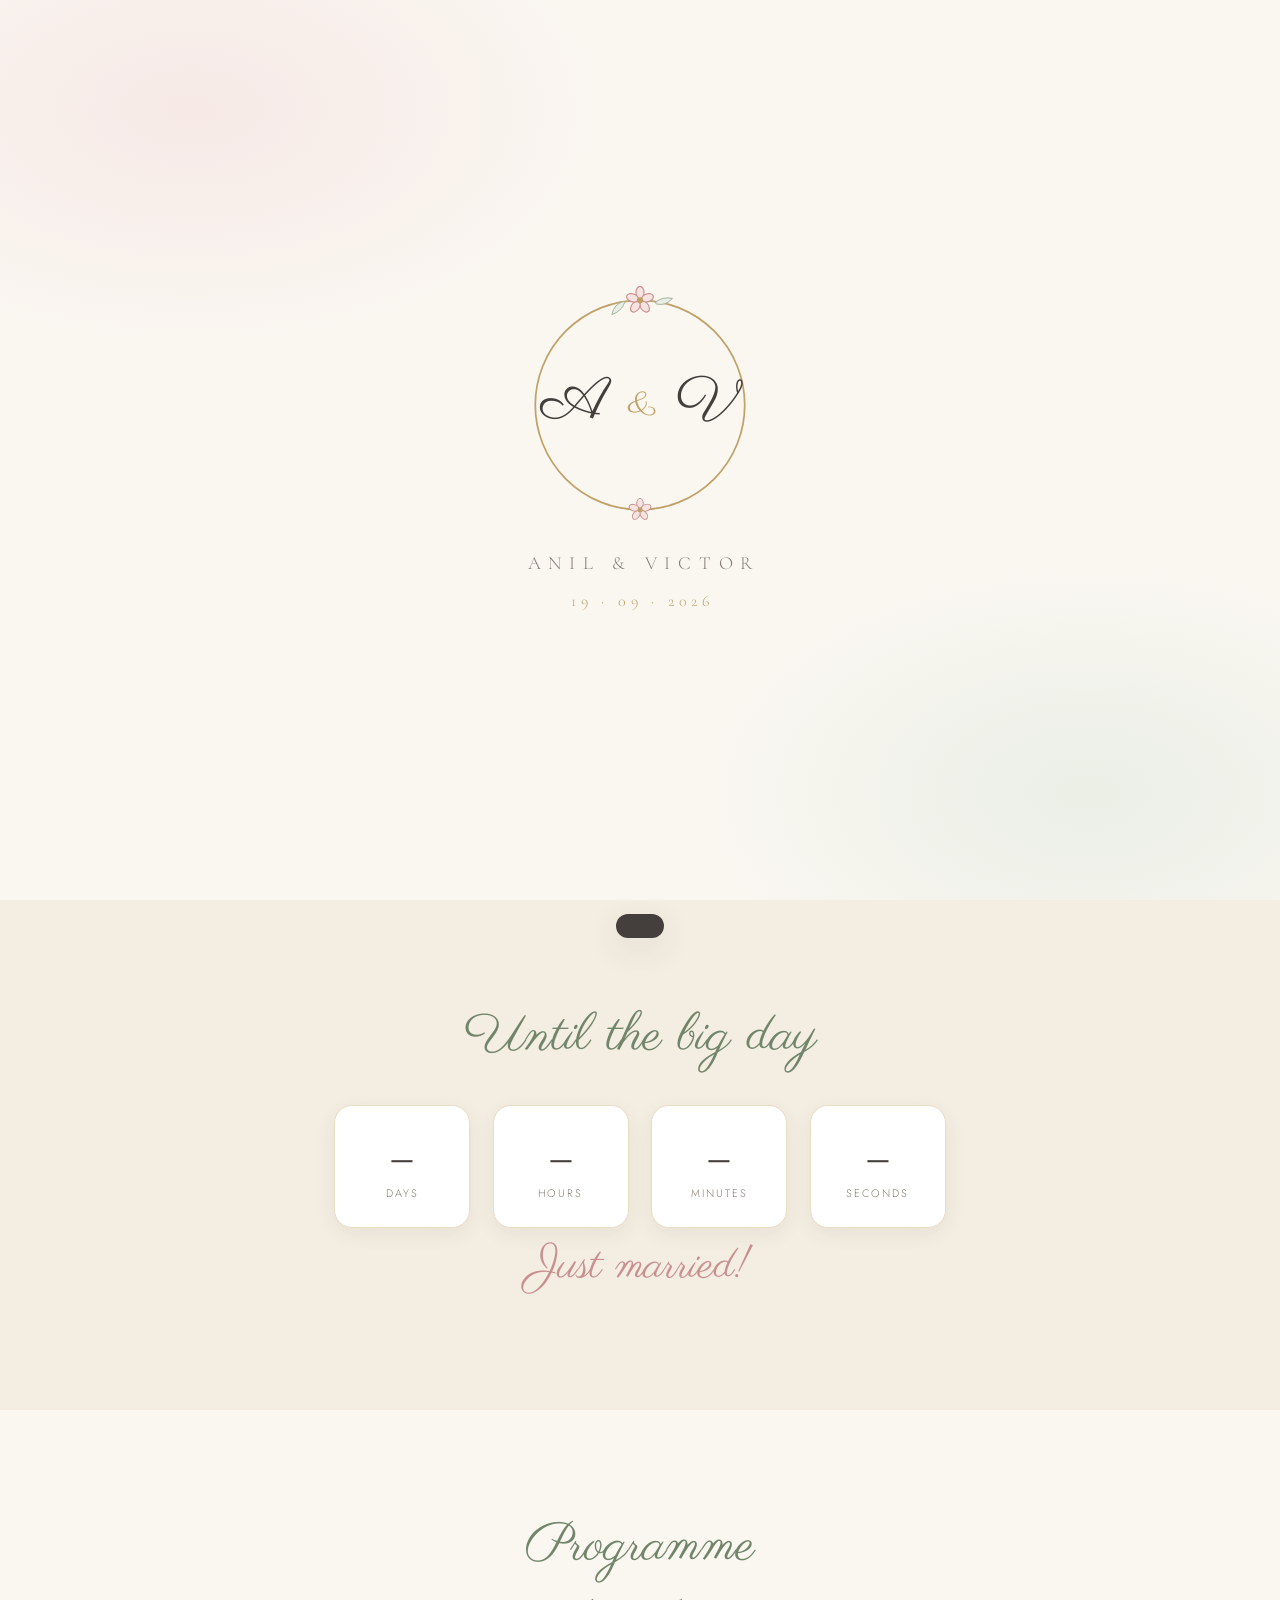
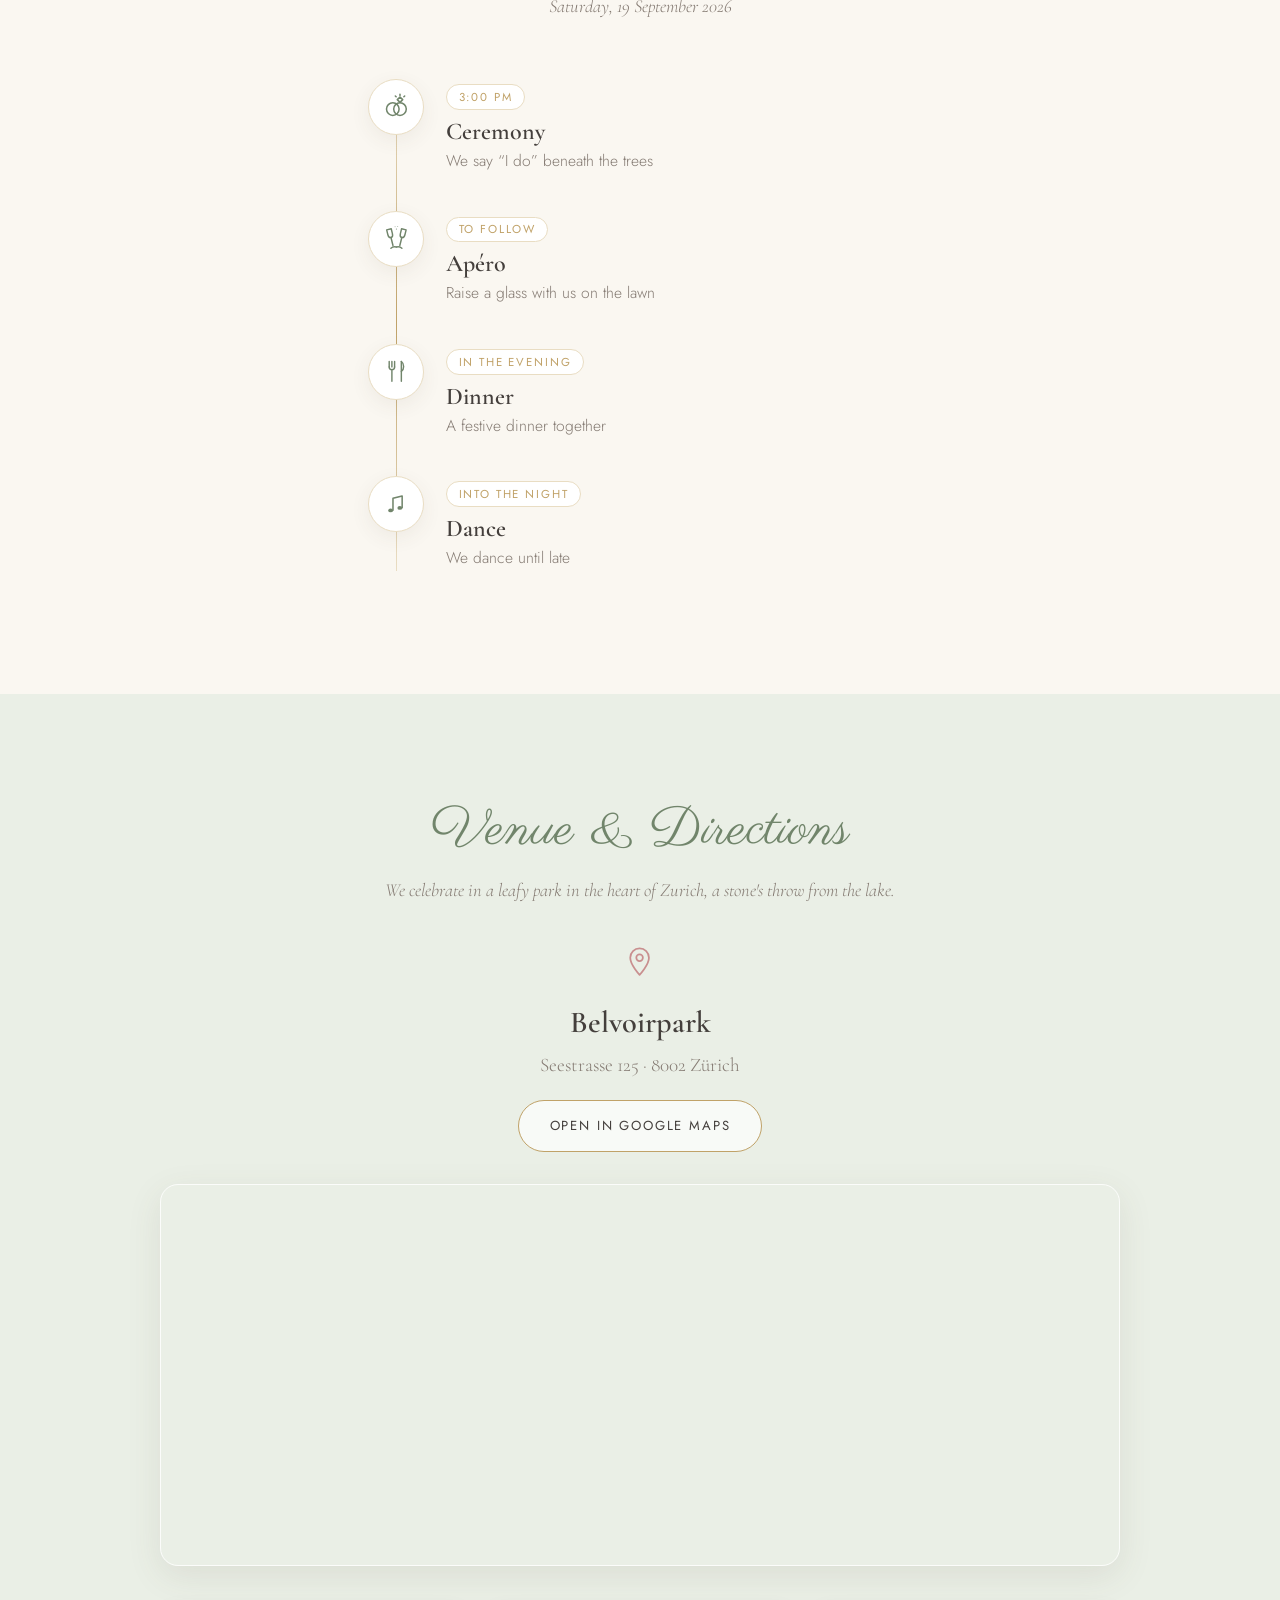
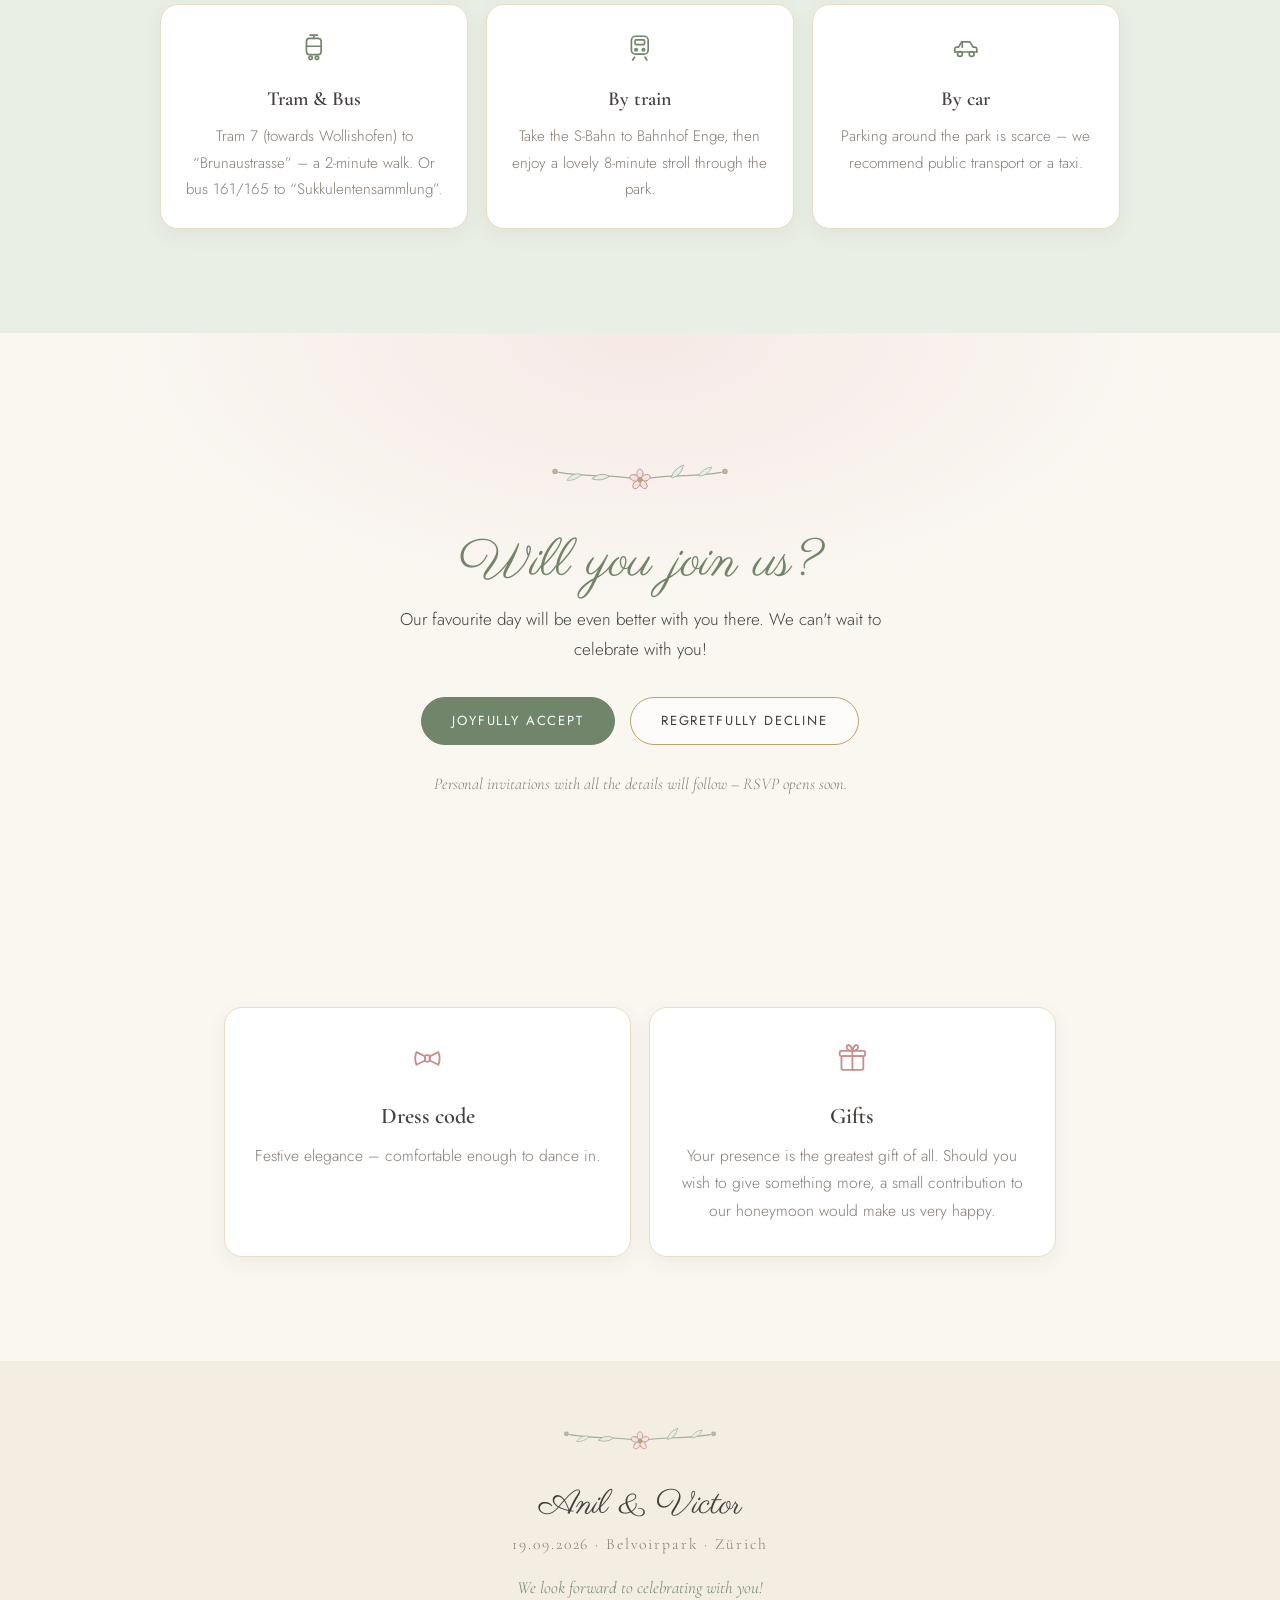
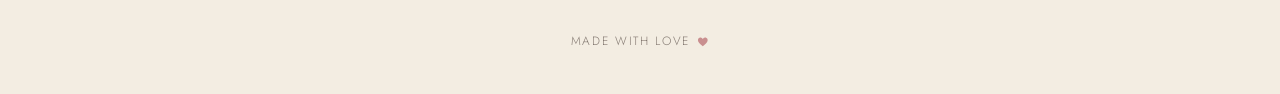
==== index.html @ b8c8cb5d "Wedding website for Anil & Victor — 19.09.2026, Belvoirpark Zürich Single-page invitation site: welc" ====
<!DOCTYPE html>
<html lang="de">
<head>
  <meta charset="UTF-8">
  <meta name="viewport" content="width=device-width, initial-scale=1.0">
  <title>Anil &amp; Victor · 19. September 2026</title>
  <meta name="description" content="Anil & Victor heiraten – 19. September 2026, Belvoirpark, Zürich. Save the date!">
  <meta property="og:title" content="Anil & Victor · 19. September 2026">
  <meta property="og:description" content="Wir heiraten! Belvoirpark, Zürich – Save the date.">
  <meta property="og:type" content="website">
  <link rel="icon" href='data:image/svg+xml,<svg xmlns="http://www.w3.org/2000/svg" viewBox="0 0 32 32"><circle cx="16" cy="16" r="5" fill="%23C0A268"/><g fill="%23DBA9A9"><ellipse cx="16" cy="6.5" rx="4" ry="5.5"/><ellipse cx="16" cy="25.5" rx="4" ry="5.5"/><ellipse cx="6.5" cy="16" rx="5.5" ry="4"/><ellipse cx="25.5" cy="16" rx="5.5" ry="4"/></g><circle cx="16" cy="16" r="4" fill="%23C0A268"/></svg>'>
  <link rel="preconnect" href="https://fonts.googleapis.com">
  <link rel="preconnect" href="https://fonts.gstatic.com" crossorigin>
  <link href="https://fonts.googleapis.com/css2?family=Parisienne&family=Cormorant+Garamond:ital,wght@0,400;0,500;0,600;1,400&family=Jost:wght@300;400;500&display=swap" rel="stylesheet">
  <link rel="stylesheet" href="css/style.css">
</head>
<body>

  <!-- ══ SVG symbol library (ornaments + icons) ══ -->
  <svg class="svg-defs" aria-hidden="true" focusable="false">
    <defs>
      <g id="orn-leaf">
        <path d="M0 0 Q9 -13 26 -14 Q18 2 2 2 Z" fill="#E9EEE5" stroke="#9FAF97" stroke-width="1.4" stroke-linejoin="round"/>
      </g>
      <g id="orn-flower">
        <g fill="#F4E3E0" stroke="#C98F8F" stroke-width="1.3">
          <ellipse cx="0" cy="-9" rx="4.6" ry="7"/>
          <ellipse cx="0" cy="-9" rx="4.6" ry="7" transform="rotate(72)"/>
          <ellipse cx="0" cy="-9" rx="4.6" ry="7" transform="rotate(144)"/>
          <ellipse cx="0" cy="-9" rx="4.6" ry="7" transform="rotate(216)"/>
          <ellipse cx="0" cy="-9" rx="4.6" ry="7" transform="rotate(288)"/>
        </g>
        <circle cx="0" cy="0" r="3.6" fill="#C0A268"/>
      </g>
      <g id="orn-bud">
        <circle r="2.6" fill="#DBA9A9"/>
      </g>

      <!-- Corner branch: curved stem with leaves, blossoms and buds -->
      <g id="orn-corner" fill="none" stroke="#9FAF97" stroke-width="1.6" stroke-linecap="round">
        <path d="M8 312 C70 268 108 214 118 148 C124 108 120 66 106 28"/>
        <path d="M104 190 C140 178 168 180 196 196"/>
        <path d="M117 110 C148 96 176 94 206 104"/>
        <use href="#orn-leaf" transform="translate(48 282) rotate(-50)"/>
        <use href="#orn-leaf" transform="translate(74 252) rotate(-58) scale(0.9)"/>
        <use href="#orn-leaf" transform="translate(97 216) rotate(-66)"/>
        <use href="#orn-leaf" transform="translate(112 178) rotate(-74) scale(0.85)"/>
        <use href="#orn-leaf" transform="translate(150 182) rotate(6) scale(0.8)"/>
        <use href="#orn-leaf" transform="translate(172 186) rotate(14) scale(0.7)"/>
        <use href="#orn-leaf" transform="translate(150 98) rotate(-4) scale(0.8)"/>
        <use href="#orn-leaf" transform="translate(178 97) rotate(6) scale(0.7)"/>
        <use href="#orn-flower" transform="translate(120 132) scale(1.15)"/>
        <use href="#orn-flower" transform="translate(202 200) scale(0.85)"/>
        <use href="#orn-flower" transform="translate(108 40) scale(0.9)"/>
        <use href="#orn-bud" transform="translate(212 106)"/>
        <use href="#orn-bud" transform="translate(30 296)"/>
        <use href="#orn-bud" transform="translate(122 90)"/>
      </g>

      <!-- Horizontal sprig divider -->
      <g id="orn-divider" fill="none" stroke="#9FAF97" stroke-width="1.4" stroke-linecap="round">
        <path d="M130 30 C104 24 76 28 42 22"/>
        <path d="M130 30 C156 24 184 28 218 22"/>
        <use href="#orn-leaf" transform="translate(96 27) rotate(-158) scale(0.62)"/>
        <use href="#orn-leaf" transform="translate(66 25) rotate(-172) scale(0.55)"/>
        <use href="#orn-leaf" transform="translate(164 27) rotate(-16) scale(0.62)"/>
        <use href="#orn-leaf" transform="translate(194 25) rotate(-4) scale(0.55)"/>
        <use href="#orn-flower" transform="translate(130 30) scale(0.72)"/>
        <use href="#orn-bud" transform="translate(38 21) scale(0.9)"/>
        <use href="#orn-bud" transform="translate(222 21) scale(0.9)"/>
      </g>

      <!-- Intro ring -->
      <g id="orn-ring">
        <circle cx="110" cy="110" r="96" fill="none" stroke="#C0A268" stroke-width="1.6" pathLength="100" class="ring-path"/>
        <g class="ring-sprigs">
          <use href="#orn-flower" transform="translate(110 14) scale(0.8)"/>
          <use href="#orn-leaf" transform="translate(96 16) rotate(-195) scale(0.55)"/>
          <use href="#orn-leaf" transform="translate(124 16) rotate(15) scale(0.55)"/>
          <use href="#orn-flower" transform="translate(110 206) scale(0.65)"/>
        </g>
      </g>

      <!-- Line icons -->
      <g id="icon-rings" fill="none" stroke="currentColor" stroke-width="1.7" stroke-linecap="round" stroke-linejoin="round">
        <circle cx="12" cy="19" r="7"/>
        <circle cx="20" cy="19" r="7"/>
        <path d="M20 5.5 l3 3 -3 3 -3 -3 z"/>
        <path d="M20 2.6 v1.2 M14.8 4.4 l0.9 0.9 M25.2 4.4 l-0.9 0.9"/>
      </g>
      <g id="icon-glasses" fill="none" stroke="currentColor" stroke-width="1.6" stroke-linecap="round" stroke-linejoin="round">
        <g transform="translate(10.5 16) rotate(-14)">
          <path d="M-2.6 -11.5 L-2.6 -6 C-2.6 -3 -0.9 -2.2 0 -2.2 C0.9 -2.2 2.6 -3 2.6 -6 L2.6 -11.5 Z"/>
          <path d="M0 -2.2 V7 M-3 9.5 C-1 8.4 1 8.4 3 9.5"/>
        </g>
        <g transform="translate(21.5 16) rotate(14)">
          <path d="M-2.6 -11.5 L-2.6 -6 C-2.6 -3 -0.9 -2.2 0 -2.2 C0.9 -2.2 2.6 -3 2.6 -6 L2.6 -11.5 Z"/>
          <path d="M0 -2.2 V7 M-3 9.5 C-1 8.4 1 8.4 3 9.5"/>
        </g>
        <circle cx="16" cy="4.5" r="0.6" fill="currentColor" stroke="none"/>
        <circle cx="14.5" cy="2" r="0.5" fill="currentColor" stroke="none"/>
        <circle cx="17.5" cy="1.6" r="0.5" fill="currentColor" stroke="none"/>
      </g>
      <g id="icon-dinner" fill="none" stroke="currentColor" stroke-width="1.6" stroke-linecap="round" stroke-linejoin="round">
        <path d="M8 5 v6 M11 5 v6 M14 5 v6"/>
        <path d="M8 11 a3 3 0 0 0 6 0"/>
        <path d="M11 14 V27"/>
        <path d="M21.5 5 V27"/>
        <path d="M21.5 5 c3.4 2.2 3.4 8.8 0 11"/>
      </g>
      <g id="icon-music" stroke="currentColor" fill="none" stroke-width="1.7" stroke-linecap="round" stroke-linejoin="round">
        <path d="M12.2 22.5 V9.2 L22.4 6.6 V19.7"/>
        <ellipse cx="9.6" cy="22.7" rx="2.7" ry="2.1" fill="currentColor" stroke="none"/>
        <ellipse cx="19.8" cy="19.9" rx="2.7" ry="2.1" fill="currentColor" stroke="none"/>
      </g>
      <g id="icon-tram" fill="none" stroke="currentColor" stroke-width="1.6" stroke-linecap="round" stroke-linejoin="round">
        <rect x="9" y="7" width="14" height="15.5" rx="3"/>
        <path d="M9 14.5 h14"/>
        <path d="M16 7 V4 M12.5 4 h7"/>
        <circle cx="13" cy="25.5" r="1.6"/>
        <circle cx="19" cy="25.5" r="1.6"/>
      </g>
      <g id="icon-train" fill="none" stroke="currentColor" stroke-width="1.6" stroke-linecap="round" stroke-linejoin="round">
        <rect x="8" y="5" width="16" height="17" rx="4"/>
        <rect x="11.5" y="8.5" width="9" height="4.5" rx="1"/>
        <circle cx="12.5" cy="17.8" r="1.1"/>
        <circle cx="19.5" cy="17.8" r="1.1"/>
        <path d="M11 25 l-1.8 2.6 M21 25 l1.8 2.6"/>
      </g>
      <g id="icon-car" fill="none" stroke="currentColor" stroke-width="1.6" stroke-linecap="round" stroke-linejoin="round">
        <path d="M5.5 20 v-2.6 c0 -1.1 0.9 -2 2 -2 h1.6 l2.9 -5 h8 l2.9 5 h1.6 c1.1 0 2 0.9 2 2 V20"/>
        <path d="M5.5 20 h21"/>
        <path d="M12.6 10.4 V15.4"/>
        <circle cx="10.4" cy="21.8" r="2.3"/>
        <circle cx="21.6" cy="21.8" r="2.3"/>
      </g>
      <g id="icon-dress" fill="none" stroke="currentColor" stroke-width="1.6" stroke-linecap="round" stroke-linejoin="round">
        <path d="M6.5 10.5 L14 14.2 V17.8 L6.5 21.5 C5 18 5 14 6.5 10.5 Z"/>
        <path d="M25.5 10.5 L18 14.2 V17.8 L25.5 21.5 C27 18 27 14 25.5 10.5 Z"/>
        <rect x="14" y="13.2" width="4" height="5.6" rx="1.2"/>
      </g>
      <g id="icon-gift" fill="none" stroke="currentColor" stroke-width="1.6" stroke-linecap="round" stroke-linejoin="round">
        <rect x="6.5" y="14" width="19" height="12" rx="1.2"/>
        <rect x="5" y="9.5" width="22" height="4.5" rx="1.2"/>
        <path d="M16 9.5 V26"/>
        <path d="M16 9.5 C12.5 9.5 10.4 7.2 11.2 5.2 C12 3.4 15 4.2 16 9.5 Z"/>
        <path d="M16 9.5 C19.5 9.5 21.6 7.2 20.8 5.2 C20 3.4 17 4.2 16 9.5 Z"/>
      </g>
      <g id="icon-pin" fill="none" stroke="currentColor" stroke-width="1.6" stroke-linecap="round" stroke-linejoin="round">
        <path d="M16 4 a8.5 8.5 0 0 1 8.5 8.5 C24.5 19 16 28 16 28 C16 28 7.5 19 7.5 12.5 A8.5 8.5 0 0 1 16 4 Z"/>
        <circle cx="16" cy="12.5" r="3"/>
      </g>
      <g id="icon-heart">
        <path d="M16 26.5 C8.6 21 4.5 16.6 4.5 11.9 A6 6 0 0 1 16 9.3 A6 6 0 0 1 27.5 11.9 C27.5 16.6 23.4 21 16 26.5 Z" fill="currentColor"/>
      </g>
      <g id="icon-chevron" fill="none" stroke="currentColor" stroke-width="1.8" stroke-linecap="round" stroke-linejoin="round">
        <path d="M9 13 l7 7 7 -7"/>
      </g>
    </defs>
  </svg>

  <!-- ══ Welcome animation overlay ══ -->
  <div class="intro" id="intro">
    <div class="intro-inner">
      <div class="intro-ring-wrap">
        <svg class="intro-ring" viewBox="0 0 220 220" aria-hidden="true"><use href="#orn-ring"/></svg>
        <span class="intro-monogram">A&nbsp;<em>&amp;</em>&nbsp;V</span>
      </div>
      <p class="intro-names">Anil &amp; Victor</p>
      <p class="intro-date">19 · 09 · 2026</p>
    </div>
  </div>

  <!-- ══ Header with language switch ══ -->
  <header class="site-header" id="siteHeader">
    <a class="header-monogram" href="#top" aria-label="Anil & Victor">A<em>&amp;</em>V</a>
    <nav class="lang-switch" aria-label="Language">
      <button type="button" data-lang="de" aria-label="Deutsch">DE</button>
      <button type="button" data-lang="tr" aria-label="Türkçe">TR</button>
      <button type="button" data-lang="en" aria-label="English">EN</button>
      <button type="button" data-lang="it" aria-label="Italiano">IT</button>
    </nav>
  </header>

  <main id="top">

    <!-- ══ Hero ══ -->
    <section class="hero">
      <svg class="hero-corner tl" viewBox="0 0 320 320" aria-hidden="true"><use href="#orn-corner"/></svg>
      <svg class="hero-corner br" viewBox="0 0 320 320" aria-hidden="true"><use href="#orn-corner"/></svg>
      <div class="hero-content">
        <p class="hero-pre" data-i18n="hero.pre">Wir heiraten</p>
        <h1 class="hero-names">Anil <span class="amp">&amp;</span> Victor</h1>
        <svg class="orn-divider" viewBox="0 0 260 60" aria-hidden="true"><use href="#orn-divider"/></svg>
        <p class="hero-date" data-i18n="hero.date">19. September 2026</p>
        <p class="hero-venue" data-i18n="hero.venue">Belvoirpark · Zürich</p>
      </div>
      <a class="scroll-cue" href="#countdown" aria-label="Scroll">
        <svg viewBox="0 0 32 32" aria-hidden="true"><use href="#icon-chevron"/></svg>
      </a>
    </section>

    <!-- ══ Countdown ══ -->
    <section class="section countdown-section" id="countdown">
      <div class="section-inner reveal">
        <h2 class="section-title" data-i18n="countdown.title">Bis zum grossen Tag</h2>
        <div class="countdown" id="countdownGrid">
          <div class="count-tile"><span class="count-num" id="cdDays">–</span><span class="count-label" data-i18n="countdown.days">Tage</span></div>
          <div class="count-tile"><span class="count-num" id="cdHours">–</span><span class="count-label" data-i18n="countdown.hours">Stunden</span></div>
          <div class="count-tile"><span class="count-num" id="cdMinutes">–</span><span class="count-label" data-i18n="countdown.minutes">Minuten</span></div>
          <div class="count-tile"><span class="count-num" id="cdSeconds">–</span><span class="count-label" data-i18n="countdown.seconds">Sekunden</span></div>
        </div>
        <p class="countdown-married" id="countdownMarried" data-i18n="countdown.married" hidden>Frisch verheiratet!</p>
      </div>
    </section>

    <!-- ══ Program ══ -->
    <section class="section" id="programm">
      <div class="section-inner reveal">
        <h2 class="section-title" data-i18n="program.title">Programm</h2>
        <p class="section-sub" data-i18n="program.sub">Samstag, 19. September 2026</p>
        <ol class="timeline">
          <li class="tl-item reveal">
            <div class="tl-icon"><svg viewBox="0 0 32 32" aria-hidden="true"><use href="#icon-rings"/></svg></div>
            <div class="tl-body">
              <span class="tl-time" data-i18n="program.t1.time">15:00 Uhr</span>
              <h3 class="tl-name" data-i18n="program.t1.name">Zeremonie</h3>
              <p class="tl-desc" data-i18n="program.t1.desc">Wir geben uns das Ja-Wort im Park</p>
            </div>
          </li>
          <li class="tl-item reveal">
            <div class="tl-icon"><svg viewBox="0 0 32 32" aria-hidden="true"><use href="#icon-glasses"/></svg></div>
            <div class="tl-body">
              <span class="tl-time" data-i18n="program.t2.time">anschliessend</span>
              <h3 class="tl-name" data-i18n="program.t2.name">Apéro</h3>
              <p class="tl-desc" data-i18n="program.t2.desc">Anstossen, Lachen und Sonne im Grünen</p>
            </div>
          </li>
          <li class="tl-item reveal">
            <div class="tl-icon"><svg viewBox="0 0 32 32" aria-hidden="true"><use href="#icon-dinner"/></svg></div>
            <div class="tl-body">
              <span class="tl-time" data-i18n="program.t3.time">am Abend</span>
              <h3 class="tl-name" data-i18n="program.t3.name">Dinner</h3>
              <p class="tl-desc" data-i18n="program.t3.desc">Gemeinsam geniessen wir ein festliches Dinner</p>
            </div>
          </li>
          <li class="tl-item reveal">
            <div class="tl-icon"><svg viewBox="0 0 32 32" aria-hidden="true"><use href="#icon-music"/></svg></div>
            <div class="tl-body">
              <span class="tl-time" data-i18n="program.t4.time">bis in die Nacht</span>
              <h3 class="tl-name" data-i18n="program.t4.name">Tanz</h3>
              <p class="tl-desc" data-i18n="program.t4.desc">Wir tanzen bis spät in die Nacht</p>
            </div>
          </li>
        </ol>
      </div>
    </section>

    <!-- ══ Location ══ -->
    <section class="section location-section" id="location">
      <div class="section-inner reveal">
        <h2 class="section-title" data-i18n="location.title">Ort &amp; Anreise</h2>
        <p class="section-sub" data-i18n="location.sub">Wir feiern im Grünen – mitten in Zürich, ein paar Schritte vom See.</p>
        <div class="venue-card">
          <svg class="venue-pin" viewBox="0 0 32 32" aria-hidden="true"><use href="#icon-pin"/></svg>
          <p class="venue-name">Belvoirpark</p>
          <p class="venue-addr">Seestrasse 125 · 8002 Zürich</p>
          <a class="btn btn-outline" href="https://maps.google.com/?q=Belvoirpark,+Seestrasse+125,+8002+Z%C3%BCrich" target="_blank" rel="noopener" data-i18n="location.maps">In Google Maps öffnen</a>
        </div>
        <div class="map-wrap">
          <iframe src="https://www.google.com/maps?q=Belvoirpark%2C%20Seestrasse%20125%2C%208002%20Z%C3%BCrich&output=embed" loading="lazy" title="Belvoirpark, Seestrasse 125, 8002 Zürich" allowfullscreen referrerpolicy="no-referrer-when-downgrade"></iframe>
        </div>
        <div class="travel-grid">
          <div class="travel-card reveal">
            <svg viewBox="0 0 32 32" aria-hidden="true"><use href="#icon-tram"/></svg>
            <h3 data-i18n="location.tram.title">Tram &amp; Bus</h3>
            <p data-i18n="location.tram.text">Tram 7 (Richtung Wollishofen) bis «Brunaustrasse» – 2 Gehminuten. Oder Bus 161/165 bis «Sukkulentensammlung».</p>
          </div>
          <div class="travel-card reveal">
            <svg viewBox="0 0 32 32" aria-hidden="true"><use href="#icon-train"/></svg>
            <h3 data-i18n="location.train.title">Mit dem Zug</h3>
            <p data-i18n="location.train.text">Mit der S-Bahn bis Bahnhof Enge, danach ein schöner Spaziergang von rund 8 Minuten durch den Park.</p>
          </div>
          <div class="travel-card reveal">
            <svg viewBox="0 0 32 32" aria-hidden="true"><use href="#icon-car"/></svg>
            <h3 data-i18n="location.car.title">Mit dem Auto</h3>
            <p data-i18n="location.car.text">Parkplätze rund um den Park sind rar – wir empfehlen die Anreise mit dem ÖV oder dem Taxi.</p>
          </div>
        </div>
      </div>
    </section>

    <!-- ══ RSVP ══ -->
    <section class="section rsvp-section" id="rsvp">
      <div class="section-inner reveal">
        <svg class="orn-divider" viewBox="0 0 260 60" aria-hidden="true"><use href="#orn-divider"/></svg>
        <h2 class="section-title" data-i18n="rsvp.title">Seid ihr dabei?</h2>
        <p class="rsvp-text" data-i18n="rsvp.text">Der schönste Tag wird noch schöner mit euch. Wir freuen uns riesig, mit euch zu feiern!</p>
        <div class="rsvp-buttons">
          <button type="button" class="btn btn-fill" id="rsvpYes" data-i18n="rsvp.yes">Mit Freude zusagen</button>
          <button type="button" class="btn btn-outline" id="rsvpNo" data-i18n="rsvp.no">Leider absagen</button>
        </div>
        <p class="rsvp-note" data-i18n="rsvp.note">Die persönliche Einladung mit allen Details folgt – die Anmeldung ist bald möglich.</p>
      </div>
    </section>

    <!-- ══ Dress code & gifts ══ -->
    <section class="section details-section">
      <div class="section-inner">
        <div class="details-grid">
          <div class="card reveal">
            <svg viewBox="0 0 32 32" aria-hidden="true"><use href="#icon-dress"/></svg>
            <h3 data-i18n="dress.title">Dresscode</h3>
            <p data-i18n="dress.text">Festlich elegant – und bequem genug zum Tanzen.</p>
          </div>
          <div class="card reveal">
            <svg viewBox="0 0 32 32" aria-hidden="true"><use href="#icon-gift"/></svg>
            <h3 data-i18n="gifts.title">Geschenke</h3>
            <p data-i18n="gifts.text">Euer Kommen ist für uns das grösste Geschenk. Wer uns darüber hinaus eine Freude machen möchte, darf gerne einen kleinen Beitrag an unsere Hochzeitsreise leisten.</p>
          </div>
        </div>
      </div>
    </section>

  </main>

  <!-- ══ Footer ══ -->
  <footer class="site-footer">
    <svg class="orn-divider" viewBox="0 0 260 60" aria-hidden="true"><use href="#orn-divider"/></svg>
    <p class="footer-names">Anil &amp; Victor</p>
    <p class="footer-meta">19.09.2026 · Belvoirpark · Zürich</p>
    <p class="footer-tagline" data-i18n="footer.tagline">Wir freuen uns auf euch!</p>
    <p class="footer-made">
      <span data-i18n="footer.made">Mit Liebe gemacht</span>
      <svg class="footer-heart" viewBox="0 0 32 32" aria-hidden="true"><use href="#icon-heart"/></svg>
    </p>
  </footer>

  <!-- ══ Toast (RSVP placeholder feedback) ══ -->
  <div class="toast" id="toast" role="status" aria-live="polite"></div>

  <script src="js/translations.js"></script>
  <script src="js/main.js"></script>
</body>
</html>
---- css/style.css ----
/* ═════════════════════════════════════════════════════════════
   Anil & Victor · Hochzeitswebsite
   Palette: Ivory · Blush · Sage · Gold
   ═════════════════════════════════════════════════════════════ */

:root {
  --ivory: #FAF7F1;
  --ivory-deep: #F3EDE2;
  --blush: #DBA9A9;
  --blush-soft: #F6E9E6;
  --blush-deep: #C98F8F;
  --sage: #9FAF97;
  --sage-deep: #71856B;
  --sage-soft: #EAEFE6;
  --gold: #C0A268;
  --gold-soft: #E9DDC3;
  --ink: #443F3C;
  --ink-soft: #857B73;
  --white: #FFFFFF;

  --script: 'Parisienne', cursive;
  --serif: 'Cormorant Garamond', Georgia, serif;
  --sans: 'Jost', 'Helvetica Neue', sans-serif;

  --shadow: 0 10px 34px rgba(88, 74, 58, 0.10);
  --shadow-soft: 0 6px 20px rgba(88, 74, 58, 0.07);
  --radius: 18px;
}

* { margin: 0; padding: 0; box-sizing: border-box; }

html { scroll-behavior: smooth; }

body {
  font-family: var(--sans);
  font-weight: 300;
  font-size: 1.0625rem;
  line-height: 1.75;
  color: var(--ink);
  background: var(--ivory);
  -webkit-font-smoothing: antialiased;
  overflow-x: hidden;
}

body.no-scroll { overflow: hidden; }

.svg-defs { position: absolute; width: 0; height: 0; overflow: hidden; }

img, svg, iframe { max-width: 100%; }

::selection { background: var(--gold-soft); color: var(--ink); }

/* ═══ Intro overlay ═══════════════════════════════════════════ */

.intro {
  position: fixed;
  inset: 0;
  z-index: 1000;
  display: flex;
  align-items: center;
  justify-content: center;
  background:
    radial-gradient(55% 45% at 15% 12%, var(--blush-soft) 0%, transparent 62%),
    radial-gradient(50% 42% at 85% 88%, var(--sage-soft) 0%, transparent 62%),
    var(--ivory);
  cursor: pointer;
}

.intro-inner { text-align: center; padding: 1rem; }

.intro-ring-wrap {
  position: relative;
  width: min(15rem, 62vw);
  margin: 0 auto 1.4rem;
}

.intro-ring { display: block; width: 100%; height: auto; }

.intro-ring .ring-path {
  stroke-dasharray: 100;
  stroke-dashoffset: 100;
  animation: ring-draw 1.6s cubic-bezier(0.5, 0, 0.3, 1) 0.15s forwards;
}

.intro-ring .ring-sprigs {
  opacity: 0;
  animation: fade-in 0.9s ease 1.35s forwards;
}

.intro-monogram {
  position: absolute;
  inset: 0;
  display: flex;
  align-items: center;
  justify-content: center;
  font-family: var(--script);
  font-size: clamp(2.6rem, 9vw, 3.6rem);
  color: var(--ink);
  opacity: 0;
  animation: fade-in 1s ease 0.85s forwards;
}

.intro-monogram em { font-style: normal; color: var(--gold); font-size: 0.62em; padding: 0 0.06em; }

.intro-names {
  font-family: var(--serif);
  font-size: 1.15rem;
  letter-spacing: 0.42em;
  text-indent: 0.42em;
  text-transform: uppercase;
  color: var(--ink-soft);
  opacity: 0;
  animation: fade-up 1s ease 1.5s forwards;
}

.intro-date {
  font-family: var(--serif);
  font-size: 1rem;
  letter-spacing: 0.3em;
  text-indent: 0.3em;
  color: var(--gold);
  margin-top: 0.5rem;
  opacity: 0;
  animation: fade-up 1s ease 1.75s forwards;
}

.intro.intro-leave {
  transform: translateY(-100%);
  transition: transform 0.95s cubic-bezier(0.7, 0, 0.3, 1);
}

@keyframes ring-draw { to { stroke-dashoffset: 0; } }
@keyframes fade-in { to { opacity: 1; } }
@keyframes fade-up {
  from { opacity: 0; transform: translateY(14px); }
  to { opacity: 1; transform: translateY(0); }
}

/* ═══ Header & language switch ════════════════════════════════ */

.site-header {
  position: fixed;
  top: 0;
  left: 0;
  right: 0;
  z-index: 100;
  display: flex;
  align-items: center;
  justify-content: space-between;
  padding: 0.8rem clamp(1rem, 4vw, 2.2rem);
  transition: background 0.35s ease, box-shadow 0.35s ease;
}

.site-header.scrolled {
  background: rgba(250, 247, 241, 0.88);
  backdrop-filter: blur(10px);
  -webkit-backdrop-filter: blur(10px);
  box-shadow: 0 1px 0 rgba(68, 63, 60, 0.07);
}

.header-monogram {
  font-family: var(--script);
  font-size: 1.55rem;
  color: var(--ink);
  text-decoration: none;
  line-height: 1;
}

.header-monogram em { font-style: normal; color: var(--gold); font-size: 0.8em; }

.lang-switch {
  display: flex;
  gap: 0.3rem;
  background: rgba(255, 255, 255, 0.65);
  border: 1px solid var(--gold-soft);
  border-radius: 999px;
  padding: 0.22rem;
}

.lang-switch button {
  font-family: var(--sans);
  font-size: 0.72rem;
  font-weight: 400;
  letter-spacing: 0.08em;
  color: var(--ink-soft);
  background: transparent;
  border: none;
  border-radius: 999px;
  padding: 0.32rem 0.68rem;
  cursor: pointer;
  transition: background 0.25s ease, color 0.25s ease;
}

.lang-switch button:hover { color: var(--ink); }

.lang-switch button[aria-pressed="true"] {
  background: var(--sage-deep);
  color: var(--white);
}

.lang-switch button:focus-visible,
.btn:focus-visible,
.scroll-cue:focus-visible {
  outline: 2px solid var(--gold);
  outline-offset: 2px;
}

/* ═══ Hero ════════════════════════════════════════════════════ */

.hero {
  position: relative;
  min-height: 100svh;
  display: flex;
  align-items: center;
  justify-content: center;
  text-align: center;
  padding: 6rem 1.25rem 5rem;
  background:
    radial-gradient(58% 46% at 12% 10%, var(--blush-soft) 0%, transparent 60%),
    radial-gradient(52% 44% at 90% 88%, var(--sage-soft) 0%, transparent 60%),
    var(--ivory);
  overflow: hidden;
}

.hero-corner {
  position: absolute;
  width: clamp(150px, 26vw, 320px);
  height: auto;
  opacity: 0.85;
  pointer-events: none;
}

.hero-corner.tl { top: -6px; left: -6px; }
.hero-corner.br { bottom: -6px; right: -6px; transform: rotate(180deg); }

.hero-content { position: relative; max-width: 46rem; }

.hero-pre {
  font-family: var(--serif);
  font-size: clamp(0.95rem, 2.6vw, 1.2rem);
  letter-spacing: 0.5em;
  text-indent: 0.5em;
  text-transform: uppercase;
  color: var(--sage-deep);
  margin-bottom: 1.2rem;
  animation: fade-up 1.1s ease 0.1s backwards;
}

.hero-names {
  font-family: var(--script);
  font-weight: 400;
  font-size: clamp(3.4rem, 12vw, 6.4rem);
  line-height: 1.15;
  color: var(--ink);
  animation: fade-up 1.1s ease 0.3s backwards;
}

.hero-names .amp { color: var(--gold); font-size: 0.68em; padding: 0 0.05em; }

.orn-divider {
  display: block;
  width: min(15rem, 70vw);
  height: auto;
  margin: 0.9rem auto;
  animation: fade-in 1.2s ease 0.7s backwards;
}

.hero-date {
  font-family: var(--serif);
  font-size: clamp(1.35rem, 4vw, 1.8rem);
  font-weight: 500;
  letter-spacing: 0.14em;
  color: var(--ink);
  animation: fade-up 1.1s ease 0.55s backwards;
}

.hero-venue {
  font-family: var(--serif);
  font-style: italic;
  font-size: clamp(1.05rem, 3vw, 1.3rem);
  color: var(--ink-soft);
  margin-top: 0.35rem;
  animation: fade-up 1.1s ease 0.7s backwards;
}

.scroll-cue {
  position: absolute;
  bottom: 1.6rem;
  left: 50%;
  transform: translateX(-50%);
  width: 2.4rem;
  height: 2.4rem;
  color: var(--gold);
  animation: bob 2.4s ease-in-out 1.8s infinite;
}

.scroll-cue svg { width: 100%; height: 100%; }

@keyframes bob {
  0%, 100% { transform: translateX(-50%) translateY(0); }
  50% { transform: translateX(-50%) translateY(8px); }
}

/* ═══ Sections (general) ══════════════════════════════════════ */

.section { padding: clamp(4rem, 9vw, 6.5rem) 1.25rem; }

.section-inner { max-width: 60rem; margin: 0 auto; text-align: center; }

.section-title {
  font-family: var(--script);
  font-weight: 400;
  font-size: clamp(2.4rem, 7vw, 3.3rem);
  line-height: 1.25;
  color: var(--sage-deep);
  margin-bottom: 0.6rem;
}

.section-sub {
  font-family: var(--serif);
  font-style: italic;
  font-size: 1.15rem;
  color: var(--ink-soft);
  margin-bottom: 2.4rem;
}

/* ═══ Countdown ═══════════════════════════════════════════════ */

.countdown-section {
  background: var(--ivory-deep);
}

.countdown-section .section-title { margin-bottom: 2.2rem; }

.countdown {
  display: grid;
  grid-template-columns: repeat(4, minmax(4.4rem, 8.5rem));
  justify-content: center;
  gap: clamp(0.6rem, 2.4vw, 1.4rem);
}

.count-tile {
  background: var(--white);
  border: 1px solid var(--gold-soft);
  border-radius: var(--radius);
  box-shadow: var(--shadow-soft);
  padding: clamp(0.9rem, 2.6vw, 1.5rem) 0.4rem;
  display: flex;
  flex-direction: column;
  align-items: center;
  gap: 0.15rem;
}

.count-num {
  font-family: var(--serif);
  font-weight: 600;
  font-size: clamp(1.9rem, 5.5vw, 2.9rem);
  line-height: 1.1;
  color: var(--ink);
  font-variant-numeric: tabular-nums;
}

.count-label {
  font-size: 0.68rem;
  letter-spacing: 0.18em;
  text-transform: uppercase;
  color: var(--ink-soft);
}

.countdown-married {
  font-family: var(--script);
  font-size: clamp(2rem, 6vw, 2.8rem);
  color: var(--blush-deep);
}

/* ═══ Timeline / Programm ═════════════════════════════════════ */

.timeline {
  list-style: none;
  max-width: 34rem;
  margin: 0 auto;
  text-align: left;
  position: relative;
  padding-left: 0;
}

.timeline::before {
  content: "";
  position: absolute;
  left: 1.75rem;
  top: 1.2rem;
  bottom: 1.2rem;
  width: 1px;
  background: linear-gradient(var(--gold-soft), var(--gold), var(--gold-soft));
}

.tl-item {
  position: relative;
  display: flex;
  align-items: flex-start;
  gap: 1.4rem;
  padding: 1.15rem 0;
}

.tl-icon {
  position: relative;
  z-index: 1;
  flex: 0 0 auto;
  width: 3.5rem;
  height: 3.5rem;
  display: flex;
  align-items: center;
  justify-content: center;
  background: var(--white);
  border: 1px solid var(--gold-soft);
  border-radius: 50%;
  box-shadow: var(--shadow-soft);
  color: var(--sage-deep);
}

.tl-icon svg { width: 1.8rem; height: 1.8rem; }

.tl-body { padding-top: 0.15rem; }

.tl-time {
  display: inline-block;
  font-size: 0.72rem;
  font-weight: 400;
  letter-spacing: 0.16em;
  text-transform: uppercase;
  color: var(--gold);
  background: var(--white);
  border: 1px solid var(--gold-soft);
  border-radius: 999px;
  padding: 0.12rem 0.7rem;
  margin-bottom: 0.35rem;
}

.tl-name {
  font-family: var(--serif);
  font-weight: 600;
  font-size: 1.5rem;
  line-height: 1.3;
  color: var(--ink);
}

.tl-desc { color: var(--ink-soft); font-size: 0.98rem; }

/* ═══ Location ════════════════════════════════════════════════ */

.location-section { background: var(--sage-soft); }

.venue-card { margin-bottom: 2rem; }

.venue-pin { width: 2.2rem; height: 2.2rem; color: var(--blush-deep); margin-bottom: 0.4rem; }

.venue-name {
  font-family: var(--serif);
  font-weight: 600;
  font-size: 1.9rem;
  color: var(--ink);
}

.venue-addr {
  font-family: var(--serif);
  font-size: 1.2rem;
  color: var(--ink-soft);
  margin-bottom: 1.1rem;
}

.map-wrap {
  border-radius: var(--radius);
  overflow: hidden;
  box-shadow: var(--shadow);
  border: 1px solid rgba(255, 255, 255, 0.8);
  margin-bottom: 2.4rem;
}

.map-wrap iframe {
  display: block;
  width: 100%;
  height: clamp(260px, 42vw, 380px);
  border: 0;
  filter: grayscale(0.25) sepia(0.08);
}

.travel-grid {
  display: grid;
  grid-template-columns: 1fr;
  gap: 1.1rem;
  text-align: center;
}

.travel-card {
  background: var(--white);
  border: 1px solid var(--gold-soft);
  border-radius: var(--radius);
  box-shadow: var(--shadow-soft);
  padding: 1.6rem 1.4rem;
}

.travel-card svg { width: 2.1rem; height: 2.1rem; color: var(--sage-deep); margin-bottom: 0.5rem; }

.travel-card h3 {
  font-family: var(--serif);
  font-weight: 600;
  font-size: 1.25rem;
  margin-bottom: 0.35rem;
  color: var(--ink);
}

.travel-card p { font-size: 0.95rem; color: var(--ink-soft); }

@media (min-width: 720px) {
  .travel-grid { grid-template-columns: repeat(3, 1fr); }
}

/* ═══ Buttons ═════════════════════════════════════════════════ */

.btn {
  display: inline-block;
  font-family: var(--sans);
  font-size: 0.82rem;
  font-weight: 400;
  letter-spacing: 0.14em;
  text-transform: uppercase;
  text-decoration: none;
  border-radius: 999px;
  padding: 0.85rem 1.9rem;
  cursor: pointer;
  transition: transform 0.25s ease, box-shadow 0.25s ease, background 0.25s ease, color 0.25s ease;
}

.btn:hover { transform: translateY(-2px); box-shadow: var(--shadow); }

.btn:active { transform: translateY(0); }

.btn-fill {
  background: var(--sage-deep);
  color: var(--white);
  border: 1px solid var(--sage-deep);
}

.btn-fill:hover { background: #62755C; }

.btn-outline {
  background: rgba(255, 255, 255, 0.7);
  color: var(--ink);
  border: 1px solid var(--gold);
}

.btn-outline:hover { background: var(--white); }

/* ═══ RSVP ════════════════════════════════════════════════════ */

.rsvp-section {
  background:
    radial-gradient(60% 70% at 50% 0%, var(--blush-soft) 0%, transparent 70%),
    var(--ivory);
}

.rsvp-section .orn-divider { margin-bottom: 1.4rem; }

.rsvp-text { max-width: 32rem; margin: 0 auto 2rem; }

.rsvp-buttons {
  display: flex;
  flex-wrap: wrap;
  justify-content: center;
  gap: 0.9rem;
  margin-bottom: 1.6rem;
}

.rsvp-note {
  font-family: var(--serif);
  font-style: italic;
  font-size: 1.02rem;
  color: var(--ink-soft);
}

/* ═══ Details cards (dress code & gifts) ══════════════════════ */

.details-grid {
  display: grid;
  grid-template-columns: 1fr;
  gap: 1.1rem;
  max-width: 52rem;
  margin: 0 auto;
}

.card {
  background: var(--white);
  border: 1px solid var(--gold-soft);
  border-radius: var(--radius);
  box-shadow: var(--shadow-soft);
  padding: 2rem 1.7rem;
  text-align: center;
}

.card svg { width: 2.3rem; height: 2.3rem; color: var(--blush-deep); margin-bottom: 0.6rem; }

.card h3 {
  font-family: var(--serif);
  font-weight: 600;
  font-size: 1.4rem;
  margin-bottom: 0.4rem;
  color: var(--ink);
}

.card p { font-size: 0.98rem; color: var(--ink-soft); }

@media (min-width: 680px) {
  .details-grid { grid-template-columns: 1fr 1fr; }
}

/* ═══ Footer ══════════════════════════════════════════════════ */

.site-footer {
  text-align: center;
  padding: 3.5rem 1.25rem 2.6rem;
  background: var(--ivory-deep);
}

.site-footer .orn-divider { width: min(13rem, 60vw); margin: 0 auto 1.2rem; }

.footer-names {
  font-family: var(--script);
  font-size: 2.1rem;
  color: var(--ink);
  line-height: 1.3;
}

.footer-meta {
  font-family: var(--serif);
  letter-spacing: 0.12em;
  font-size: 0.98rem;
  color: var(--ink-soft);
  margin-top: 0.2rem;
}

.footer-tagline {
  font-family: var(--serif);
  font-style: italic;
  color: var(--sage-deep);
  margin-top: 0.9rem;
}

.footer-made {
  display: flex;
  align-items: center;
  justify-content: center;
  gap: 0.35rem;
  font-size: 0.75rem;
  letter-spacing: 0.14em;
  text-transform: uppercase;
  color: var(--ink-soft);
  margin-top: 1.8rem;
}

.footer-heart { width: 0.85rem; height: 0.85rem; color: var(--blush-deep); }

/* ═══ Toast ═══════════════════════════════════════════════════ */

.toast {
  position: fixed;
  left: 50%;
  bottom: 1.6rem;
  transform: translateX(-50%) translateY(calc(100% + 2.5rem));
  z-index: 500;
  background: var(--ink);
  color: var(--ivory);
  font-size: 0.9rem;
  border-radius: 999px;
  padding: 0.75rem 1.5rem;
  box-shadow: var(--shadow);
  transition: transform 0.4s cubic-bezier(0.3, 1.2, 0.4, 1);
  max-width: min(92vw, 30rem);
  text-align: center;
}

.toast.show { transform: translateX(-50%) translateY(0); }

/* ═══ Scroll reveal ═══════════════════════════════════════════ */

.reveal {
  opacity: 0;
  transform: translateY(26px);
  transition: opacity 0.8s ease, transform 0.8s ease;
}

.reveal.visible { opacity: 1; transform: translateY(0); }

/* ═══ Reduced motion ══════════════════════════════════════════ */

@media (prefers-reduced-motion: reduce) {
  html { scroll-behavior: auto; }
  *, *::before, *::after {
    animation-duration: 0.001s !important;
    animation-delay: 0s !important;
    transition-duration: 0.001s !important;
  }
  .reveal { opacity: 1; transform: none; }
  .scroll-cue { animation: none; }
}
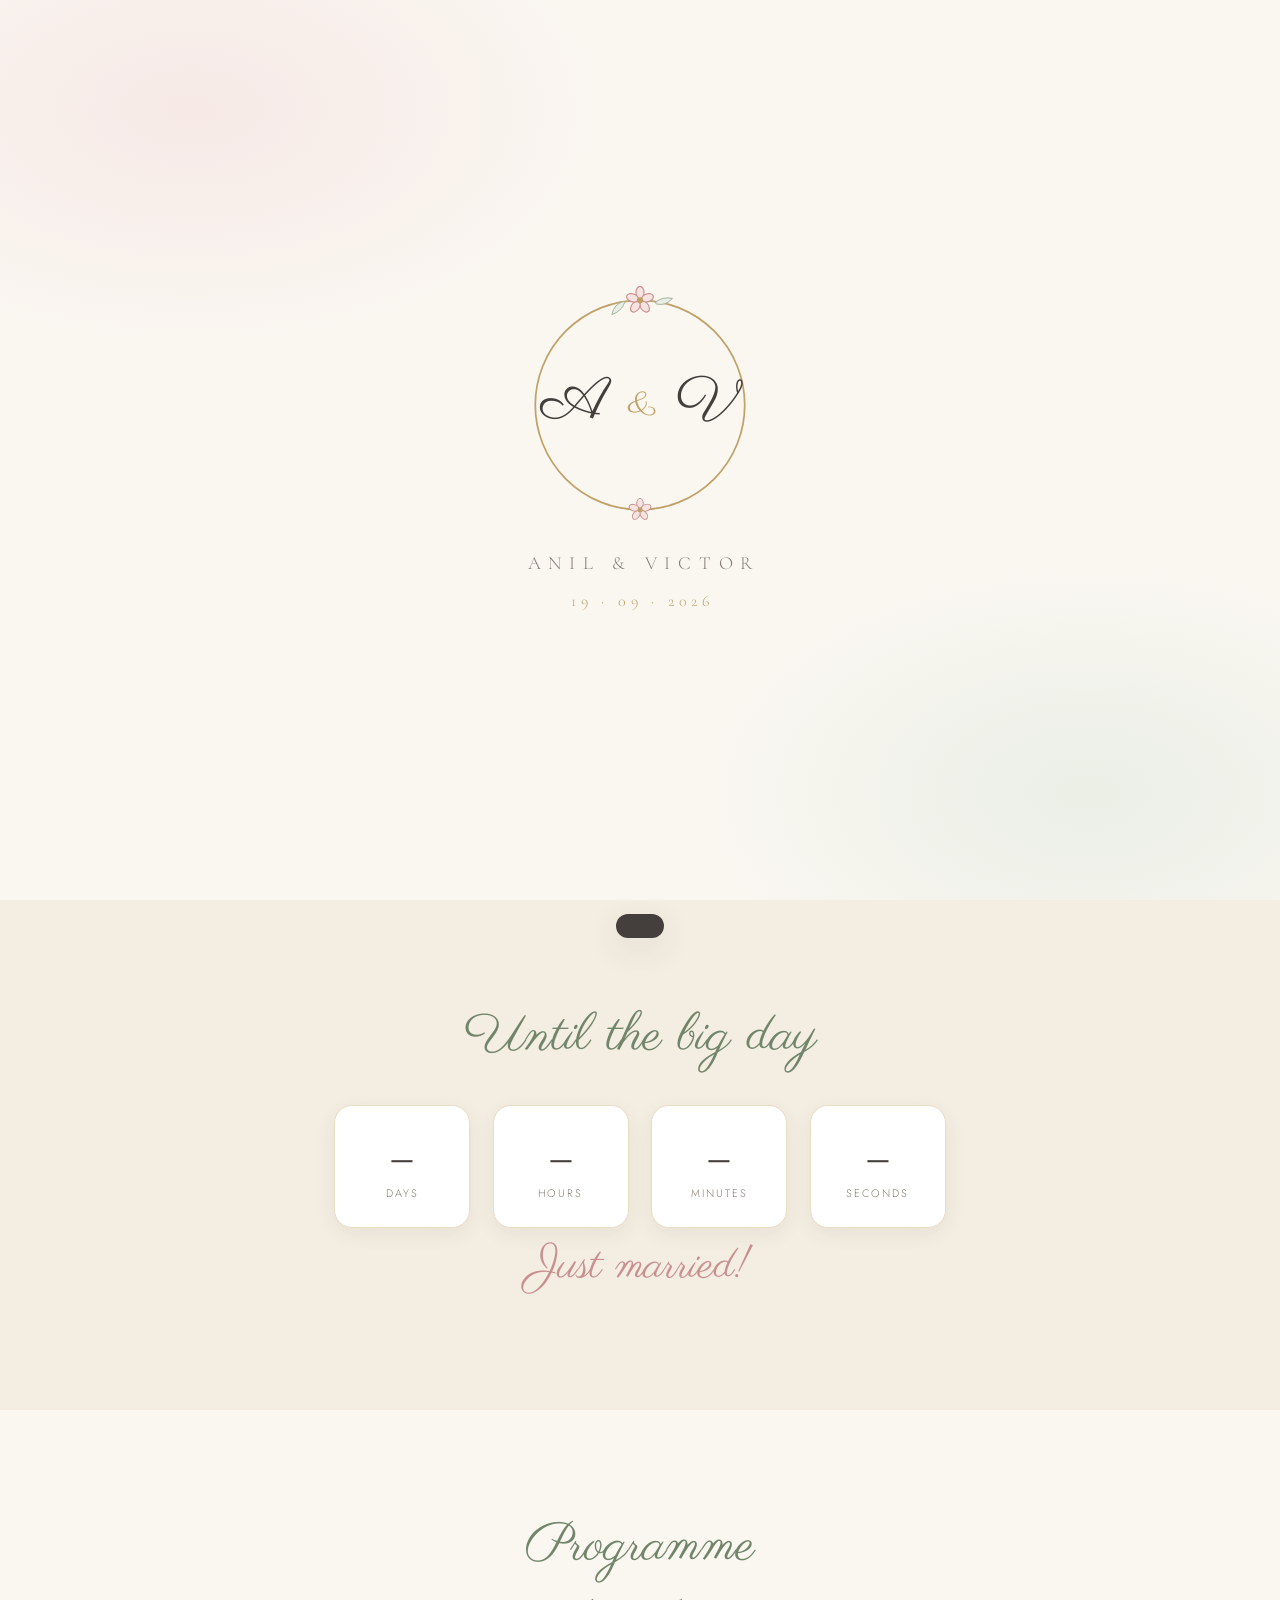
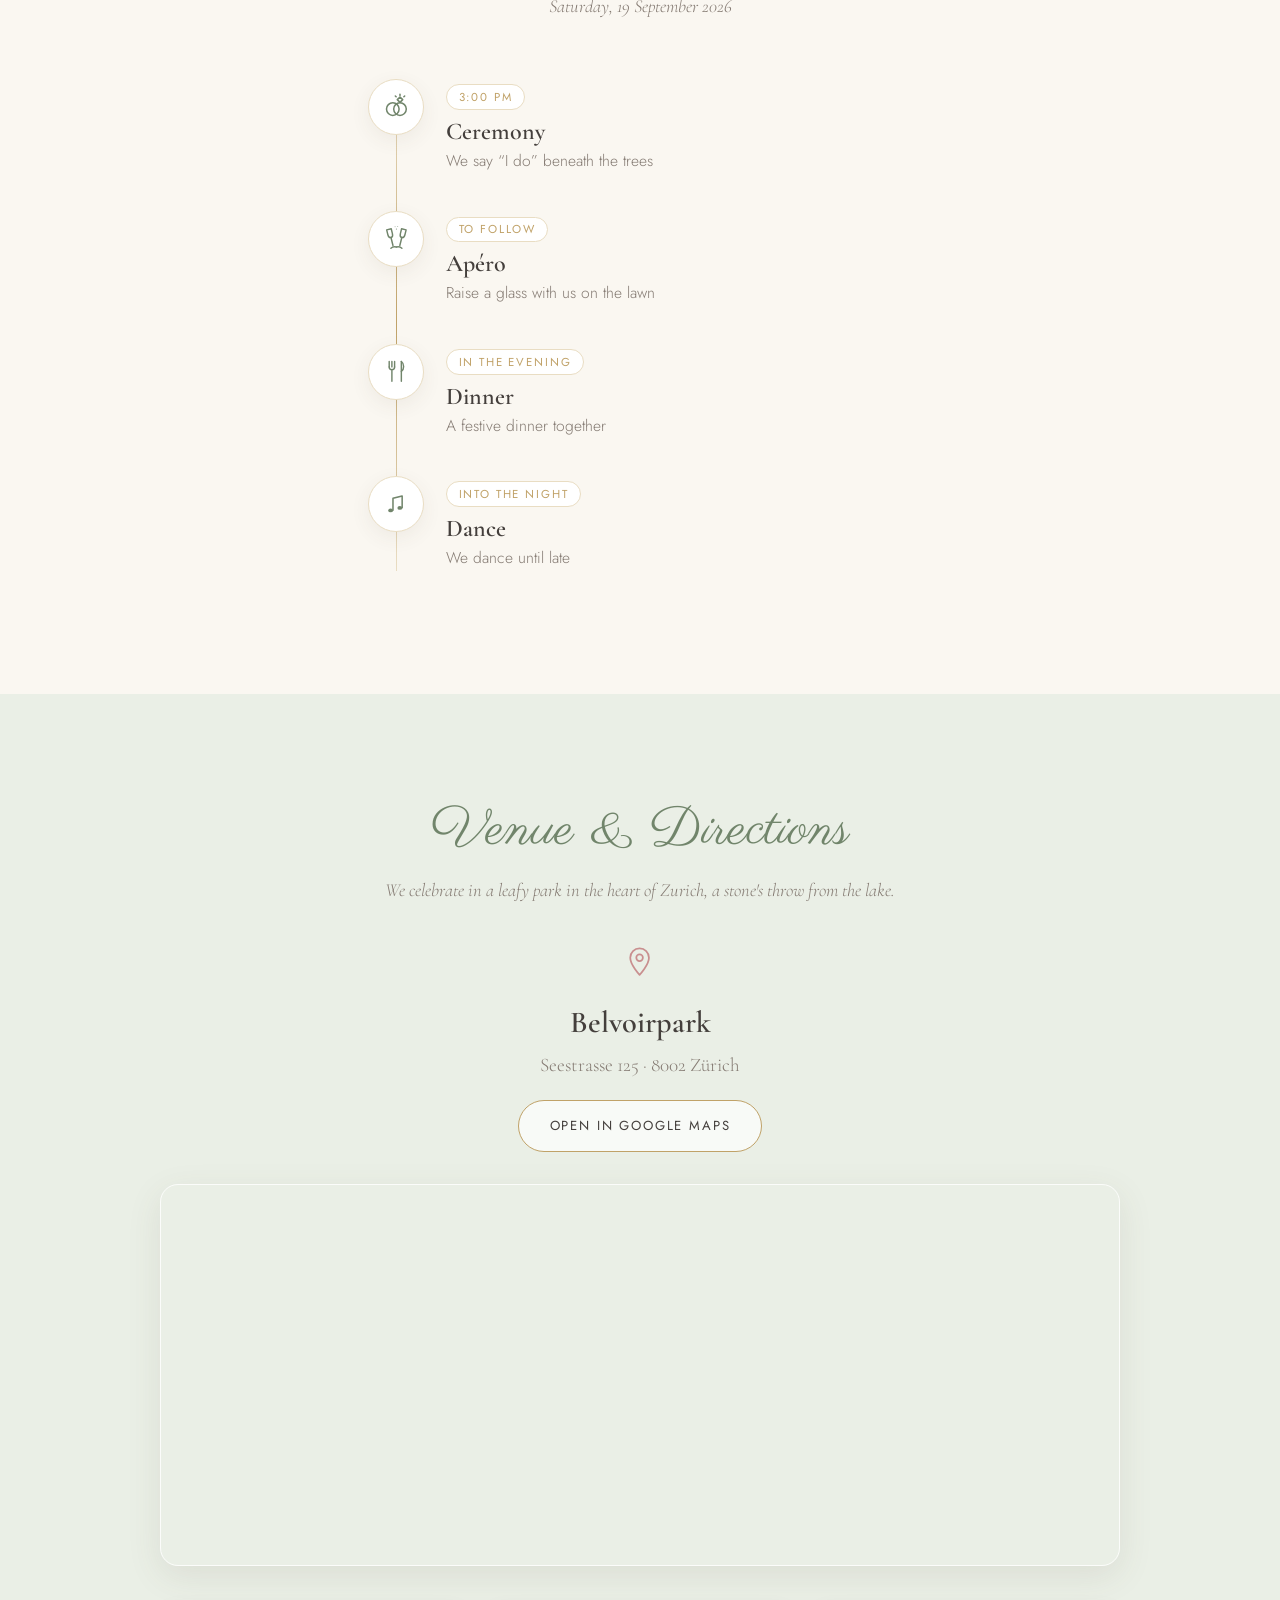
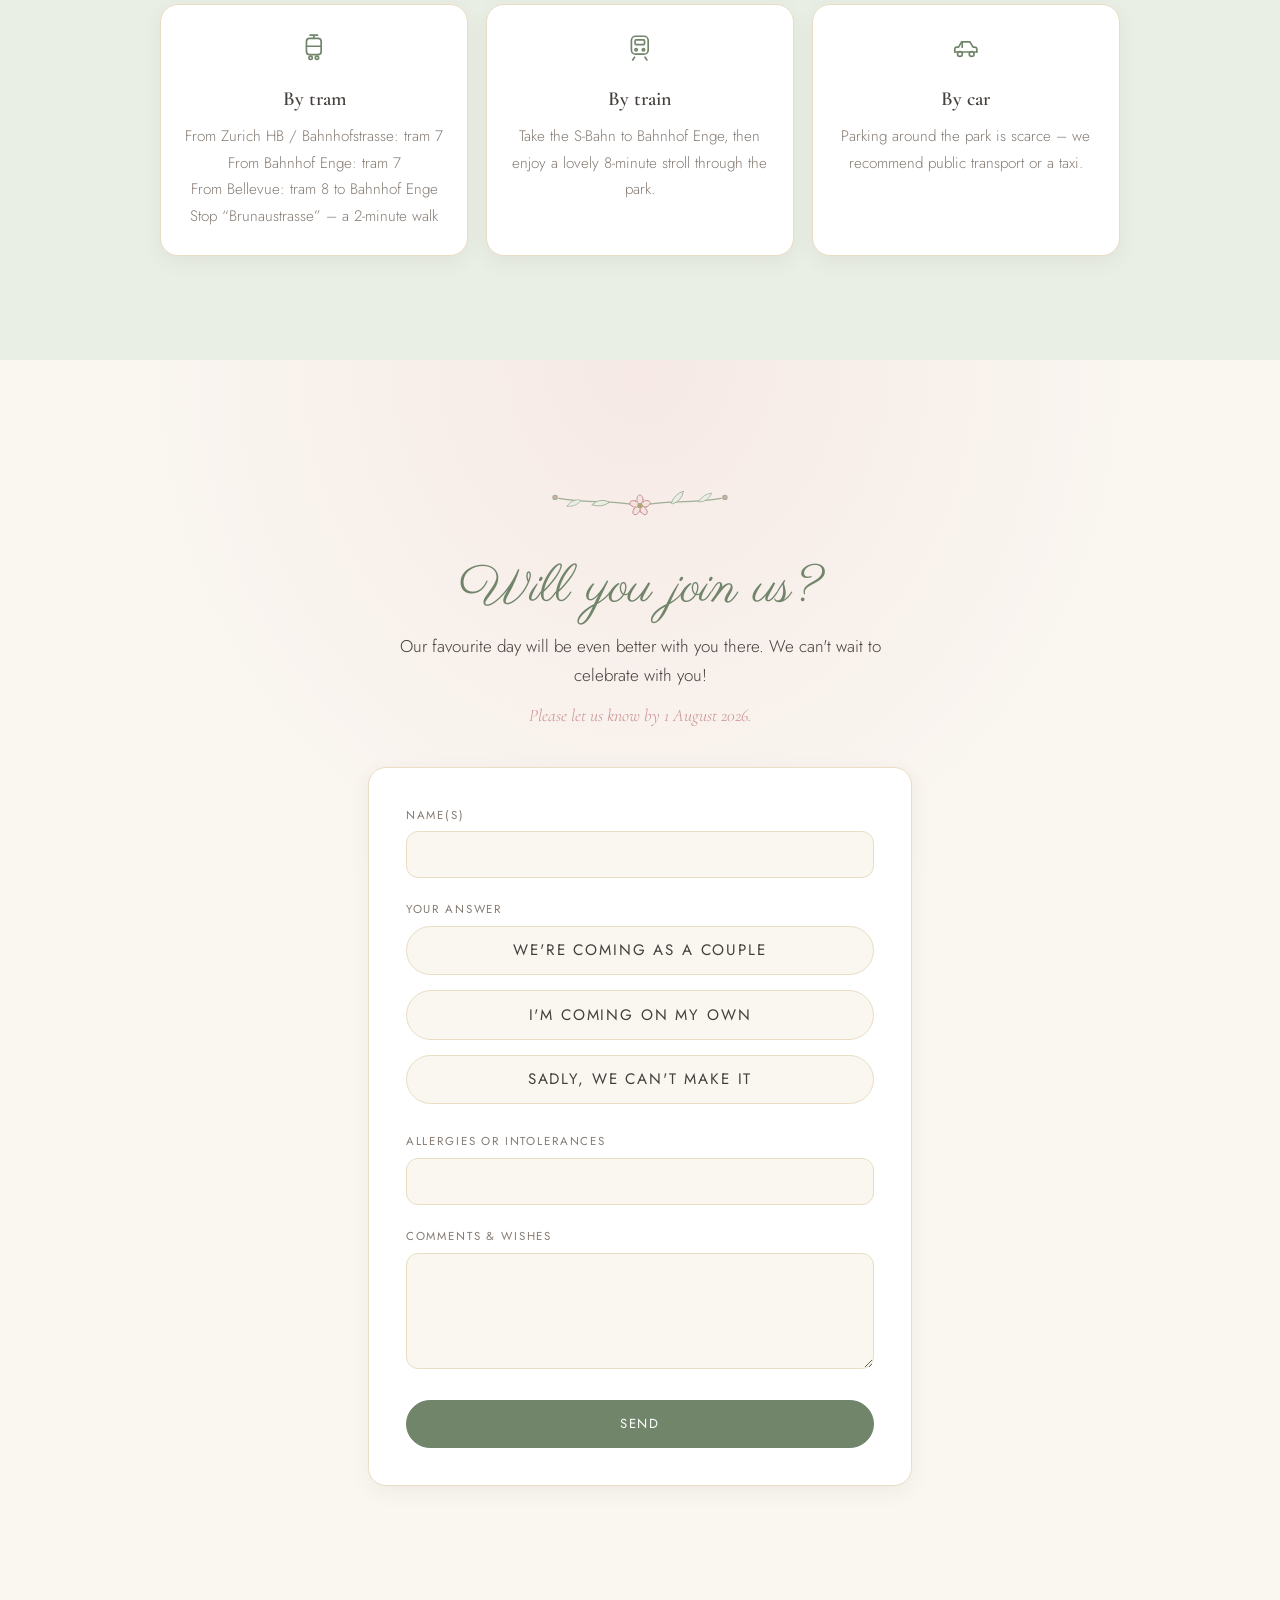
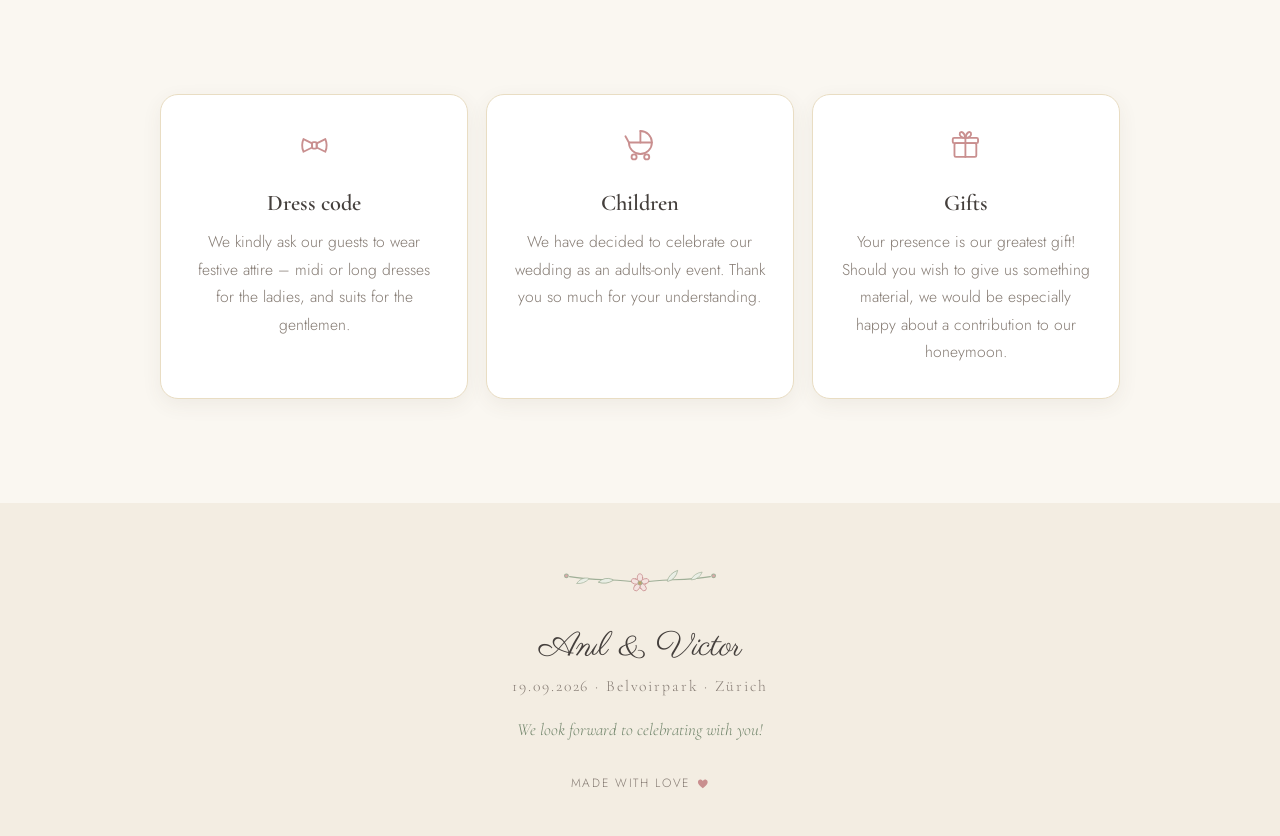
==== commit f0752729: "Add French, Anıl spelling, Telegram RSVP form, and final guest info - 5th language: French (full nat" ====
--- a/index.html
+++ b/index.html
@@ -3,9 +3,9 @@
 <head>
   <meta charset="UTF-8">
   <meta name="viewport" content="width=device-width, initial-scale=1.0">
-  <title>Anil &amp; Victor · 19. September 2026</title>
-  <meta name="description" content="Anil & Victor heiraten – 19. September 2026, Belvoirpark, Zürich. Save the date!">
-  <meta property="og:title" content="Anil & Victor · 19. September 2026">
+  <title>Anıl &amp; Victor · 19. September 2026</title>
+  <meta name="description" content="Anıl & Victor heiraten – 19. September 2026, Belvoirpark, Zürich. Save the date!">
+  <meta property="og:title" content="Anıl & Victor · 19. September 2026">
   <meta property="og:description" content="Wir heiraten! Belvoirpark, Zürich – Save the date.">
   <meta property="og:type" content="website">
   <link rel="icon" href='data:image/svg+xml,<svg xmlns="http://www.w3.org/2000/svg" viewBox="0 0 32 32"><circle cx="16" cy="16" r="5" fill="%23C0A268"/><g fill="%23DBA9A9"><ellipse cx="16" cy="6.5" rx="4" ry="5.5"/><ellipse cx="16" cy="25.5" rx="4" ry="5.5"/><ellipse cx="6.5" cy="16" rx="5.5" ry="4"/><ellipse cx="25.5" cy="16" rx="5.5" ry="4"/></g><circle cx="16" cy="16" r="4" fill="%23C0A268"/></svg>'>
@@ -146,6 +146,14 @@
         <path d="M16 9.5 C12.5 9.5 10.4 7.2 11.2 5.2 C12 3.4 15 4.2 16 9.5 Z"/>
         <path d="M16 9.5 C19.5 9.5 21.6 7.2 20.8 5.2 C20 3.4 17 4.2 16 9.5 Z"/>
       </g>
+      <g id="icon-pram" fill="none" stroke="currentColor" stroke-width="1.6" stroke-linecap="round" stroke-linejoin="round">
+        <path d="M6 13.5 A10 10 0 0 0 26 13.5 Z"/>
+        <path d="M16 3.5 A10 10 0 0 1 26 13.5"/>
+        <path d="M16 3.5 V13.5"/>
+        <path d="M6 13.5 L3 8"/>
+        <circle cx="10.5" cy="26" r="2.2"/>
+        <circle cx="21.5" cy="26" r="2.2"/>
+      </g>
       <g id="icon-pin" fill="none" stroke="currentColor" stroke-width="1.6" stroke-linecap="round" stroke-linejoin="round">
         <path d="M16 4 a8.5 8.5 0 0 1 8.5 8.5 C24.5 19 16 28 16 28 C16 28 7.5 19 7.5 12.5 A8.5 8.5 0 0 1 16 4 Z"/>
         <circle cx="16" cy="12.5" r="3"/>
@@ -166,19 +174,20 @@
         <svg class="intro-ring" viewBox="0 0 220 220" aria-hidden="true"><use href="#orn-ring"/></svg>
         <span class="intro-monogram">A&nbsp;<em>&amp;</em>&nbsp;V</span>
       </div>
-      <p class="intro-names">Anil &amp; Victor</p>
+      <p class="intro-names">Anıl &amp; Victor</p>
       <p class="intro-date">19 · 09 · 2026</p>
     </div>
   </div>
 
   <!-- ══ Header with language switch ══ -->
   <header class="site-header" id="siteHeader">
-    <a class="header-monogram" href="#top" aria-label="Anil & Victor">A<em>&amp;</em>V</a>
+    <a class="header-monogram" href="#top" aria-label="Anıl & Victor">A<em>&amp;</em>V</a>
     <nav class="lang-switch" aria-label="Language">
       <button type="button" data-lang="de" aria-label="Deutsch">DE</button>
       <button type="button" data-lang="tr" aria-label="Türkçe">TR</button>
       <button type="button" data-lang="en" aria-label="English">EN</button>
       <button type="button" data-lang="it" aria-label="Italiano">IT</button>
+      <button type="button" data-lang="fr" aria-label="Français">FR</button>
     </nav>
   </header>
 
@@ -190,7 +199,7 @@
       <svg class="hero-corner br" viewBox="0 0 320 320" aria-hidden="true"><use href="#orn-corner"/></svg>
       <div class="hero-content">
         <p class="hero-pre" data-i18n="hero.pre">Wir heiraten</p>
-        <h1 class="hero-names">Anil <span class="amp">&amp;</span> Victor</h1>
+        <h1 class="hero-names">Anıl <span class="amp">&amp;</span> Victor</h1>
         <svg class="orn-divider" viewBox="0 0 260 60" aria-hidden="true"><use href="#orn-divider"/></svg>
         <p class="hero-date" data-i18n="hero.date">19. September 2026</p>
         <p class="hero-venue" data-i18n="hero.venue">Belvoirpark · Zürich</p>
@@ -273,8 +282,11 @@
         <div class="travel-grid">
           <div class="travel-card reveal">
             <svg viewBox="0 0 32 32" aria-hidden="true"><use href="#icon-tram"/></svg>
-            <h3 data-i18n="location.tram.title">Tram &amp; Bus</h3>
-            <p data-i18n="location.tram.text">Tram 7 (Richtung Wollishofen) bis «Brunaustrasse» – 2 Gehminuten. Oder Bus 161/165 bis «Sukkulentensammlung».</p>
+            <h3 data-i18n="location.tram.title">Mit dem Tram</h3>
+            <p data-i18n="location.tram.text">Ab Zürich HB / Bahnhofstrasse: Tram 7
+Ab Bahnhof Enge: Tram 7
+Ab Bellevue: Tram 8 bis Bahnhof Enge
+Haltestelle «Brunaustrasse» – 2 Gehminuten</p>
           </div>
           <div class="travel-card reveal">
             <svg viewBox="0 0 32 32" aria-hidden="true"><use href="#icon-train"/></svg>
@@ -295,12 +307,49 @@
       <div class="section-inner reveal">
         <svg class="orn-divider" viewBox="0 0 260 60" aria-hidden="true"><use href="#orn-divider"/></svg>
         <h2 class="section-title" data-i18n="rsvp.title">Seid ihr dabei?</h2>
-        <p class="rsvp-text" data-i18n="rsvp.text">Der schönste Tag wird noch schöner mit euch. Wir freuen uns riesig, mit euch zu feiern!</p>
-        <div class="rsvp-buttons">
-          <button type="button" class="btn btn-fill" id="rsvpYes" data-i18n="rsvp.yes">Mit Freude zusagen</button>
-          <button type="button" class="btn btn-outline" id="rsvpNo" data-i18n="rsvp.no">Leider absagen</button>
-        </div>
-        <p class="rsvp-note" data-i18n="rsvp.note">Die persönliche Einladung mit allen Details folgt – die Anmeldung ist bald möglich.</p>
+        <p class="rsvp-text" data-i18n="rsvp.text">Der schönste Tag wird noch schöner mit Euch. Wir freuen uns riesig, mit Euch zu feiern!</p>
+        <p class="rsvp-deadline" data-i18n="rsvp.deadline">Bitte gebt uns bis am 1. August 2026 Bescheid.</p>
+        <form class="rsvp-form" id="rsvpForm" novalidate>
+          <div class="form-field">
+            <label for="rsvpName" data-i18n="form.name">Name(n)</label>
+            <input type="text" id="rsvpName" name="name" required autocomplete="name">
+          </div>
+          <fieldset class="form-field form-attend">
+            <legend data-i18n="form.attend">Eure Antwort</legend>
+            <div class="attend-options">
+              <label class="attend-pill">
+                <input type="radio" name="attend" value="couple" required>
+                <span data-i18n="form.attend.couple">Wir kommen zu zweit</span>
+              </label>
+              <label class="attend-pill">
+                <input type="radio" name="attend" value="single">
+                <span data-i18n="form.attend.single">Ich komme alleine</span>
+              </label>
+              <label class="attend-pill">
+                <input type="radio" name="attend" value="no">
+                <span data-i18n="form.attend.no">Wir können leider nicht kommen</span>
+              </label>
+            </div>
+          </fieldset>
+          <div class="form-field">
+            <label for="rsvpAllergies" data-i18n="form.allergies">Allergien oder Unverträglichkeiten</label>
+            <input type="text" id="rsvpAllergies" name="allergies">
+          </div>
+          <div class="form-field">
+            <label for="rsvpComments" data-i18n="form.comments">Kommentare &amp; Wünsche</label>
+            <textarea id="rsvpComments" name="comments" rows="4"></textarea>
+          </div>
+          <div class="form-field hp-field" aria-hidden="true">
+            <label for="rsvpWebsite">Website</label>
+            <input type="text" id="rsvpWebsite" name="website" tabindex="-1" autocomplete="off">
+          </div>
+          <button type="submit" class="btn btn-fill rsvp-submit" id="rsvpSubmit" data-i18n="form.submit">Abschicken</button>
+        </form>
+        <div class="rsvp-success" id="rsvpSuccess" hidden>
+          <svg class="orn-divider" viewBox="0 0 260 60" aria-hidden="true"><use href="#orn-divider"/></svg>
+          <p class="rsvp-success-title" data-i18n="form.success.title">Merci vielmal!</p>
+          <p class="rsvp-success-text" data-i18n="form.success.text">Eure Antwort ist bei uns angekommen. Wir freuen uns riesig!</p>
+        </div>
       </div>
     </section>
 
@@ -311,12 +360,17 @@
           <div class="card reveal">
             <svg viewBox="0 0 32 32" aria-hidden="true"><use href="#icon-dress"/></svg>
             <h3 data-i18n="dress.title">Dresscode</h3>
-            <p data-i18n="dress.text">Festlich elegant – und bequem genug zum Tanzen.</p>
+            <p data-i18n="dress.text">Wir bitten unsere Gäste um festliche Kleidung – Midi- oder lange Kleider für die Damen, Anzüge für die Herren.</p>
+          </div>
+          <div class="card reveal">
+            <svg viewBox="0 0 32 32" aria-hidden="true"><use href="#icon-pram"/></svg>
+            <h3 data-i18n="children.title">Kinder</h3>
+            <p data-i18n="children.text">Wir haben uns entschieden, unsere Hochzeit nur mit Erwachsenen zu feiern. Herzlichen Dank für Euer Verständnis.</p>
           </div>
           <div class="card reveal">
             <svg viewBox="0 0 32 32" aria-hidden="true"><use href="#icon-gift"/></svg>
             <h3 data-i18n="gifts.title">Geschenke</h3>
-            <p data-i18n="gifts.text">Euer Kommen ist für uns das grösste Geschenk. Wer uns darüber hinaus eine Freude machen möchte, darf gerne einen kleinen Beitrag an unsere Hochzeitsreise leisten.</p>
+            <p data-i18n="gifts.text">Eure Anwesenheit ist unser grösstes Geschenk! Falls Ihr uns etwas Materielles schenken möchtet, freuen wir uns besonders über einen Beitrag zu unserer Hochzeitsreise.</p>
           </div>
         </div>
       </div>
@@ -327,7 +381,7 @@
   <!-- ══ Footer ══ -->
   <footer class="site-footer">
     <svg class="orn-divider" viewBox="0 0 260 60" aria-hidden="true"><use href="#orn-divider"/></svg>
-    <p class="footer-names">Anil &amp; Victor</p>
+    <p class="footer-names">Anıl &amp; Victor</p>
     <p class="footer-meta">19.09.2026 · Belvoirpark · Zürich</p>
     <p class="footer-tagline" data-i18n="footer.tagline">Wir freuen uns auf euch!</p>
     <p class="footer-made">
--- a/css/style.css
+++ b/css/style.css
@@ -509,7 +509,7 @@
   color: var(--ink);
 }
 
-.travel-card p { font-size: 0.95rem; color: var(--ink-soft); }
+.travel-card p { font-size: 0.95rem; color: var(--ink-soft); white-space: pre-line; }
 
 @media (min-width: 720px) {
   .travel-grid { grid-template-columns: repeat(3, 1fr); }
@@ -561,20 +561,139 @@
 
 .rsvp-section .orn-divider { margin-bottom: 1.4rem; }
 
-.rsvp-text { max-width: 32rem; margin: 0 auto 2rem; }
-
-.rsvp-buttons {
-  display: flex;
-  flex-wrap: wrap;
-  justify-content: center;
-  gap: 0.9rem;
-  margin-bottom: 1.6rem;
-}
-
-.rsvp-note {
+.rsvp-text { max-width: 32rem; margin: 0 auto 0.6rem; }
+
+.rsvp-deadline {
   font-family: var(--serif);
   font-style: italic;
-  font-size: 1.02rem;
+  font-size: 1.1rem;
+  color: var(--blush-deep);
+  margin-bottom: 2.2rem;
+}
+
+/* — RSVP form — */
+
+.rsvp-form {
+  max-width: 34rem;
+  margin: 0 auto;
+  background: var(--white);
+  border: 1px solid var(--gold-soft);
+  border-radius: var(--radius);
+  box-shadow: var(--shadow-soft);
+  padding: clamp(1.5rem, 4vw, 2.3rem);
+  text-align: left;
+}
+
+.form-field { margin-bottom: 1.3rem; border: 0; padding: 0; }
+
+.form-field label,
+.form-field legend {
+  display: block;
+  font-size: 0.72rem;
+  font-weight: 400;
+  letter-spacing: 0.16em;
+  text-transform: uppercase;
+  color: var(--ink-soft);
+  margin-bottom: 0.4rem;
+}
+
+.form-field input[type="text"],
+.form-field textarea {
+  width: 100%;
+  font-family: var(--sans);
+  font-weight: 300;
+  font-size: 1rem;
+  color: var(--ink);
+  background: var(--ivory);
+  border: 1px solid var(--gold-soft);
+  border-radius: 12px;
+  padding: 0.7rem 0.95rem;
+  transition: border-color 0.25s ease, box-shadow 0.25s ease;
+}
+
+.form-field input[type="text"]:focus,
+.form-field textarea:focus {
+  outline: none;
+  border-color: var(--gold);
+  box-shadow: 0 0 0 3px rgba(192, 162, 104, 0.15);
+}
+
+.form-field textarea { resize: vertical; min-height: 5.5rem; }
+
+.attend-options { display: flex; flex-direction: column; gap: 0.55rem; }
+
+.attend-pill { display: block; cursor: pointer; }
+
+.attend-pill input {
+  position: absolute;
+  opacity: 0;
+  pointer-events: none;
+}
+
+.attend-pill span {
+  display: block;
+  font-size: 0.95rem;
+  color: var(--ink);
+  background: var(--ivory);
+  border: 1px solid var(--gold-soft);
+  border-radius: 999px;
+  padding: 0.65rem 1.2rem;
+  text-align: center;
+  transition: background 0.25s ease, color 0.25s ease, border-color 0.25s ease;
+}
+
+.attend-pill:hover span { border-color: var(--gold); }
+
+.attend-pill input:checked + span {
+  background: var(--sage-deep);
+  border-color: var(--sage-deep);
+  color: var(--white);
+}
+
+.attend-pill input:focus-visible + span {
+  outline: 2px solid var(--gold);
+  outline-offset: 2px;
+}
+
+.rsvp-submit {
+  display: block;
+  width: 100%;
+  border: 1px solid var(--sage-deep);
+  margin-top: 0.4rem;
+}
+
+.rsvp-submit:disabled {
+  opacity: 0.65;
+  cursor: default;
+  transform: none;
+  box-shadow: none;
+}
+
+.hp-field {
+  position: absolute;
+  left: -9999px;
+  width: 1px;
+  height: 1px;
+  overflow: hidden;
+  opacity: 0;
+  pointer-events: none;
+}
+
+.rsvp-success { padding-top: 0.5rem; }
+
+.rsvp-success .orn-divider { margin: 0 auto 1rem; }
+
+.rsvp-success-title {
+  font-family: var(--script);
+  font-size: clamp(1.9rem, 5vw, 2.5rem);
+  color: var(--sage-deep);
+  margin-bottom: 0.3rem;
+}
+
+.rsvp-success-text {
+  font-family: var(--serif);
+  font-style: italic;
+  font-size: 1.15rem;
   color: var(--ink-soft);
 }
 
@@ -584,7 +703,7 @@
   display: grid;
   grid-template-columns: 1fr;
   gap: 1.1rem;
-  max-width: 52rem;
+  max-width: 60rem;
   margin: 0 auto;
 }
 
@@ -609,8 +728,8 @@
 
 .card p { font-size: 0.98rem; color: var(--ink-soft); }
 
-@media (min-width: 680px) {
-  .details-grid { grid-template-columns: 1fr 1fr; }
+@media (min-width: 900px) {
+  .details-grid { grid-template-columns: repeat(3, 1fr); }
 }
 
 /* ═══ Footer ══════════════════════════════════════════════════ */
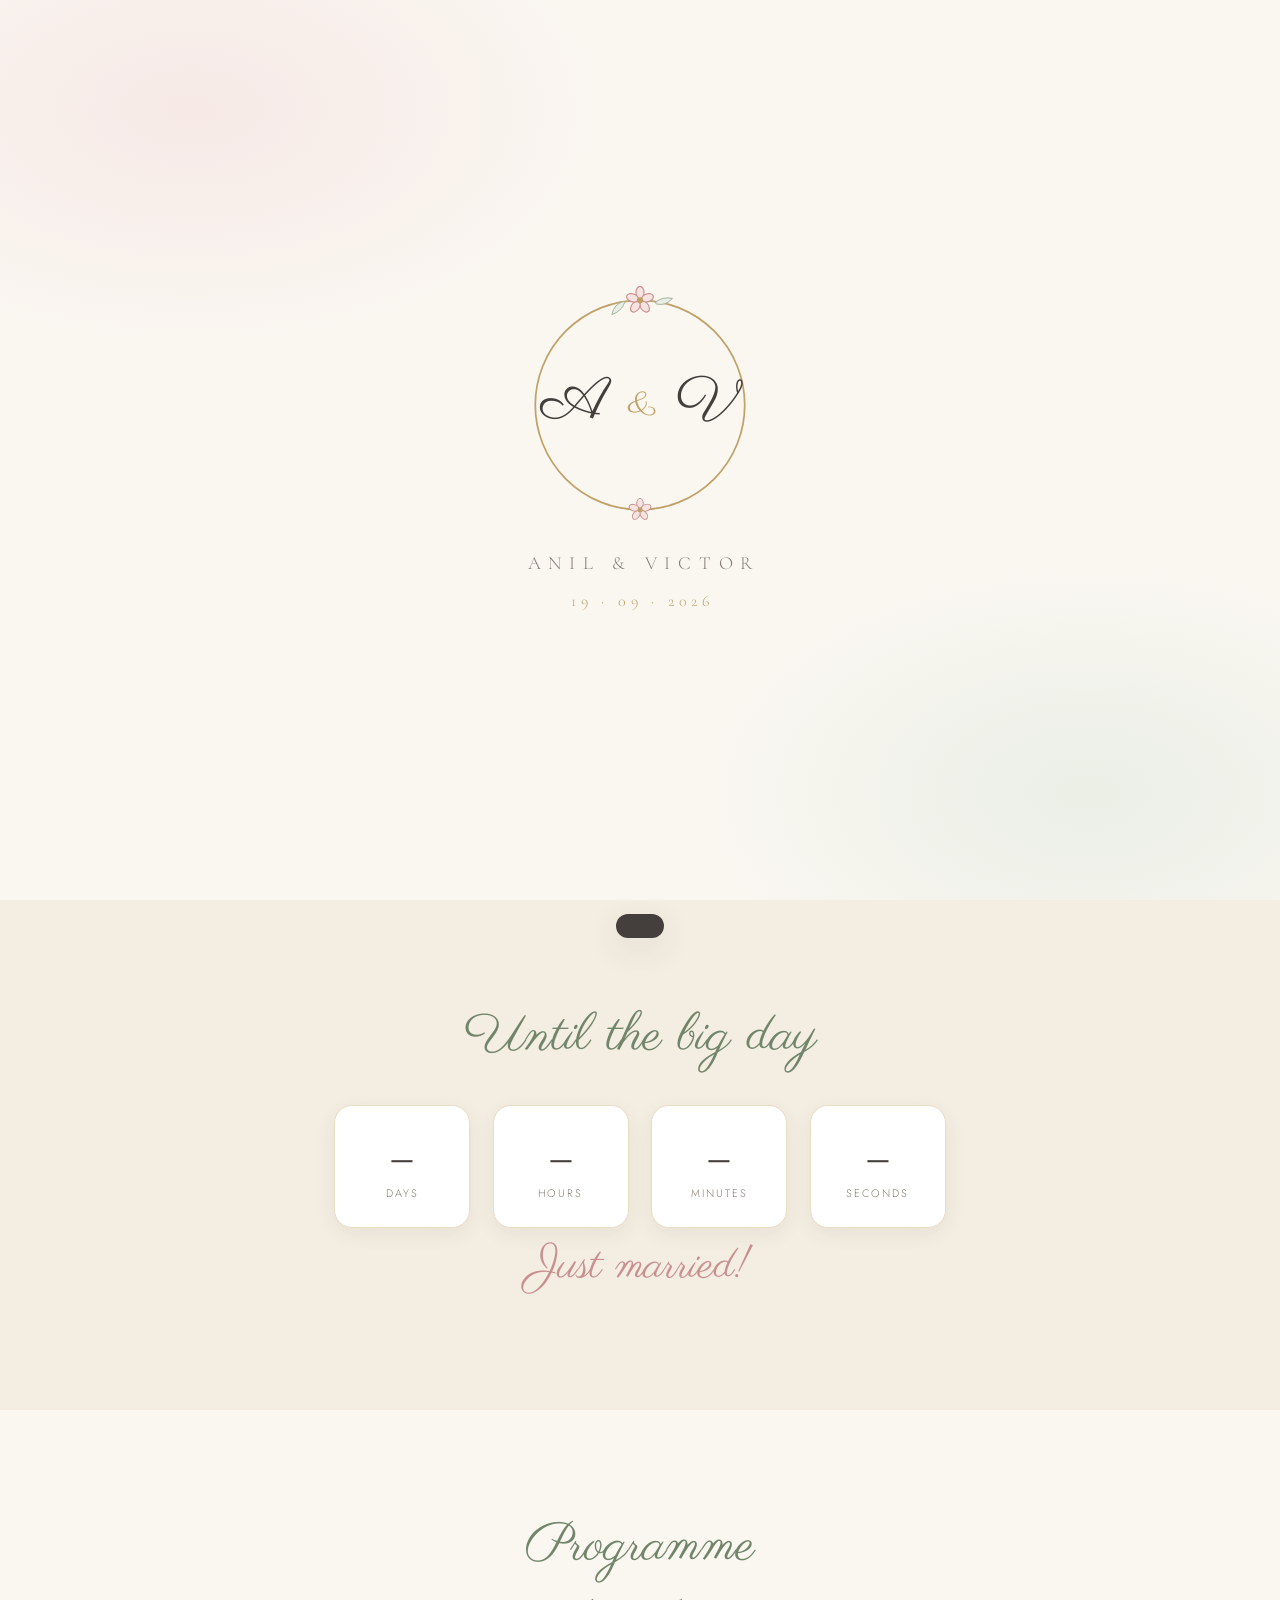
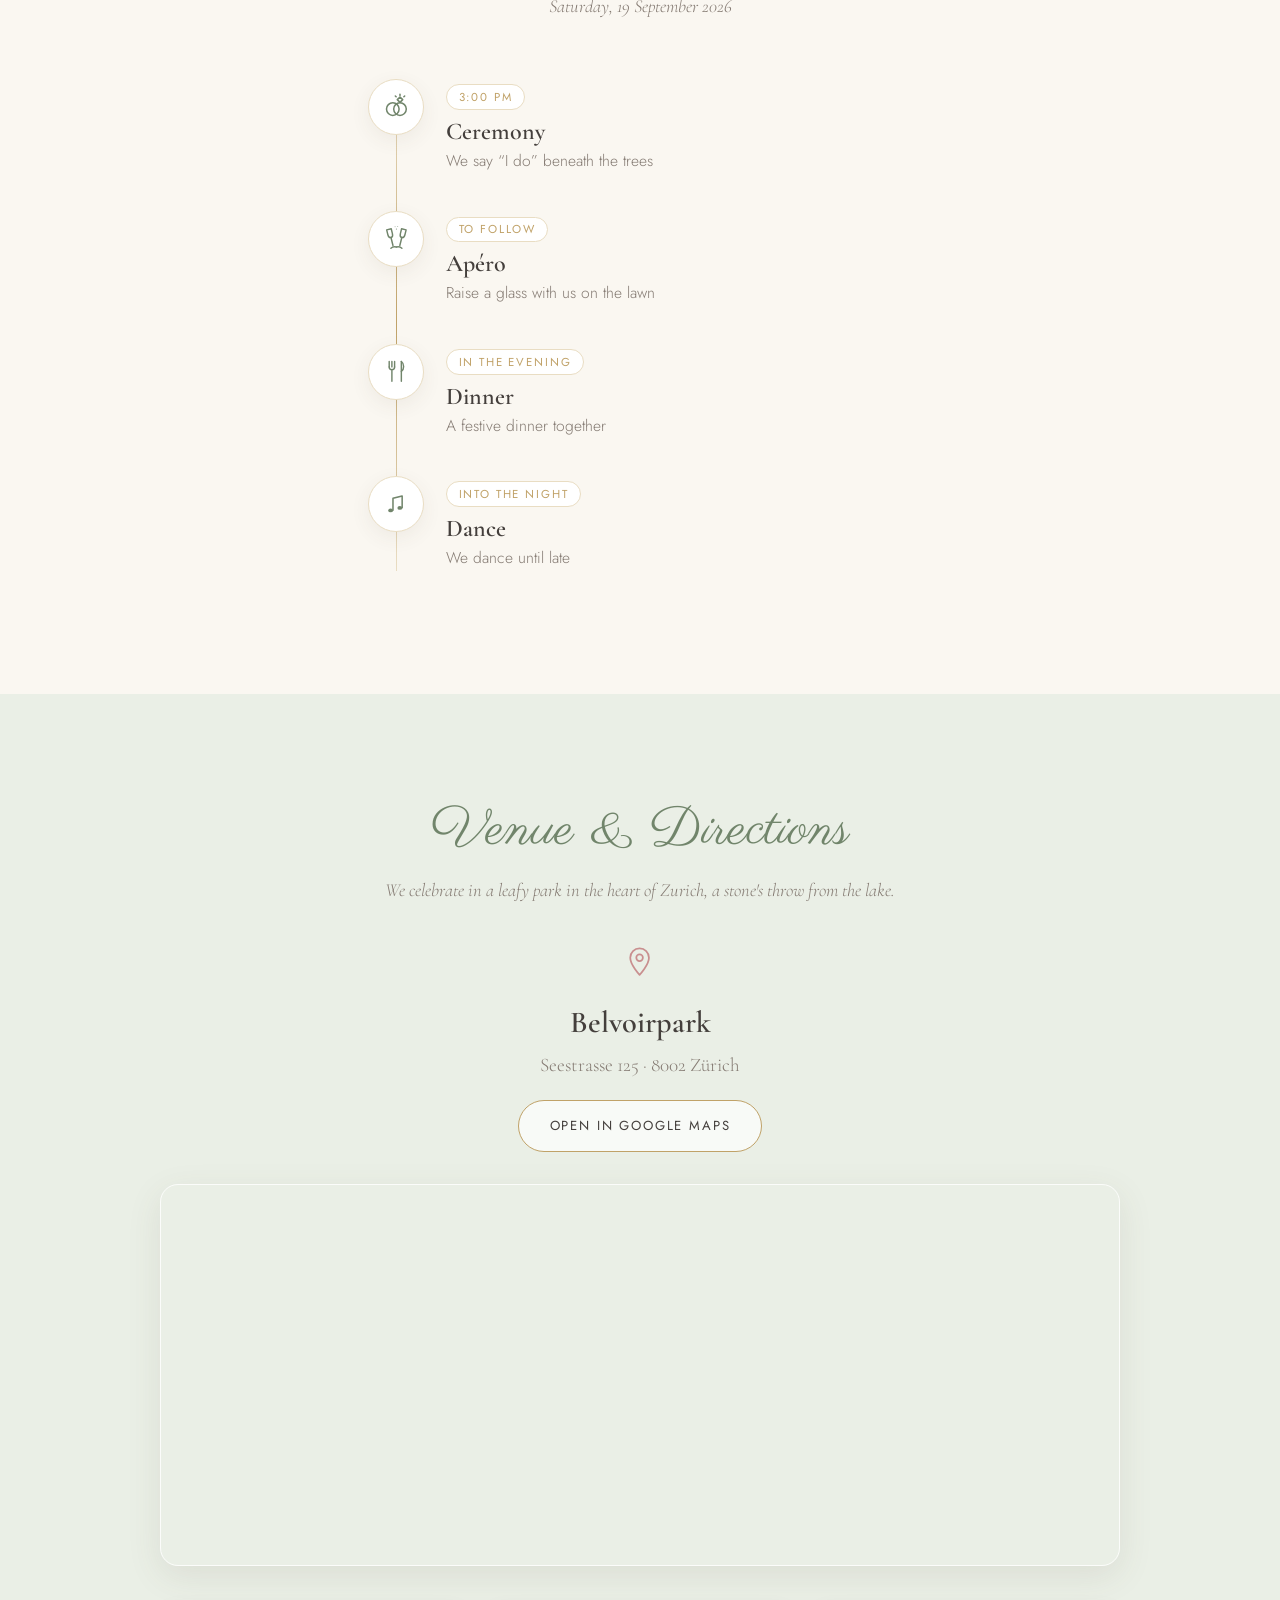
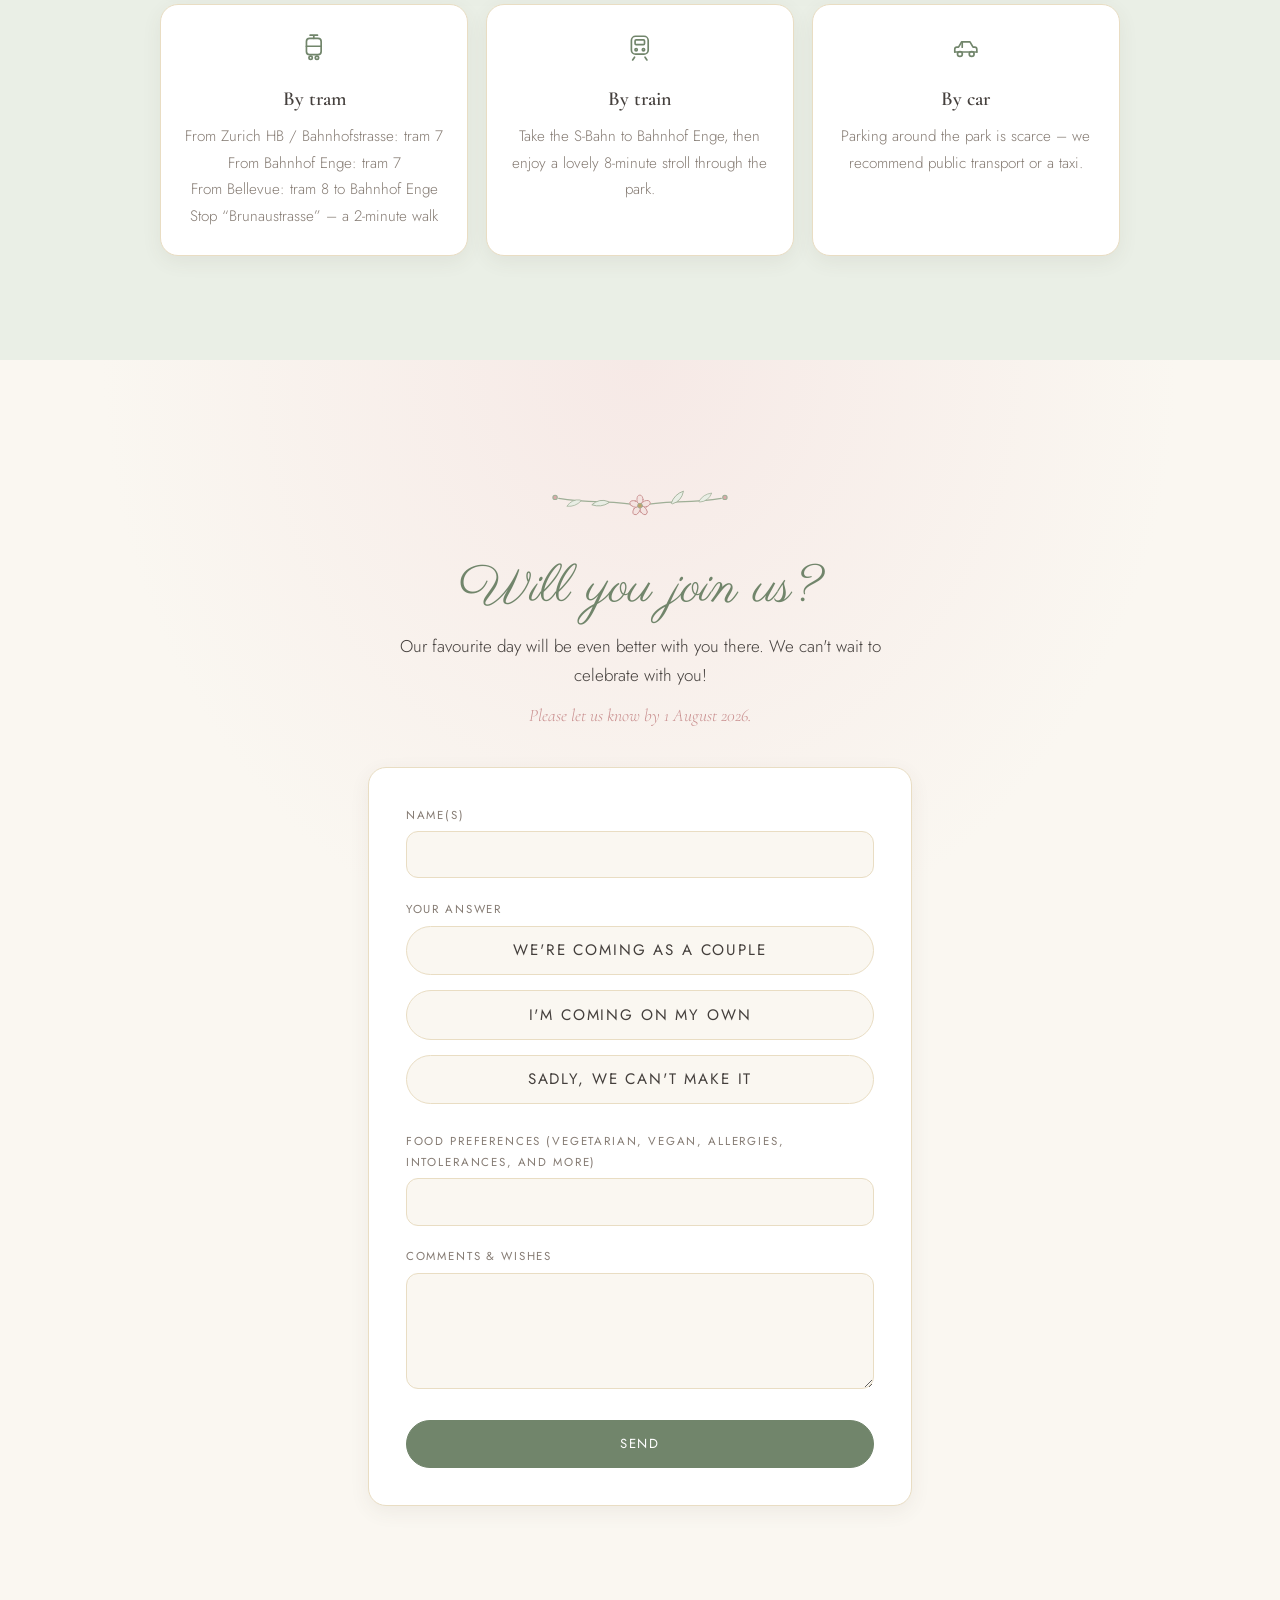
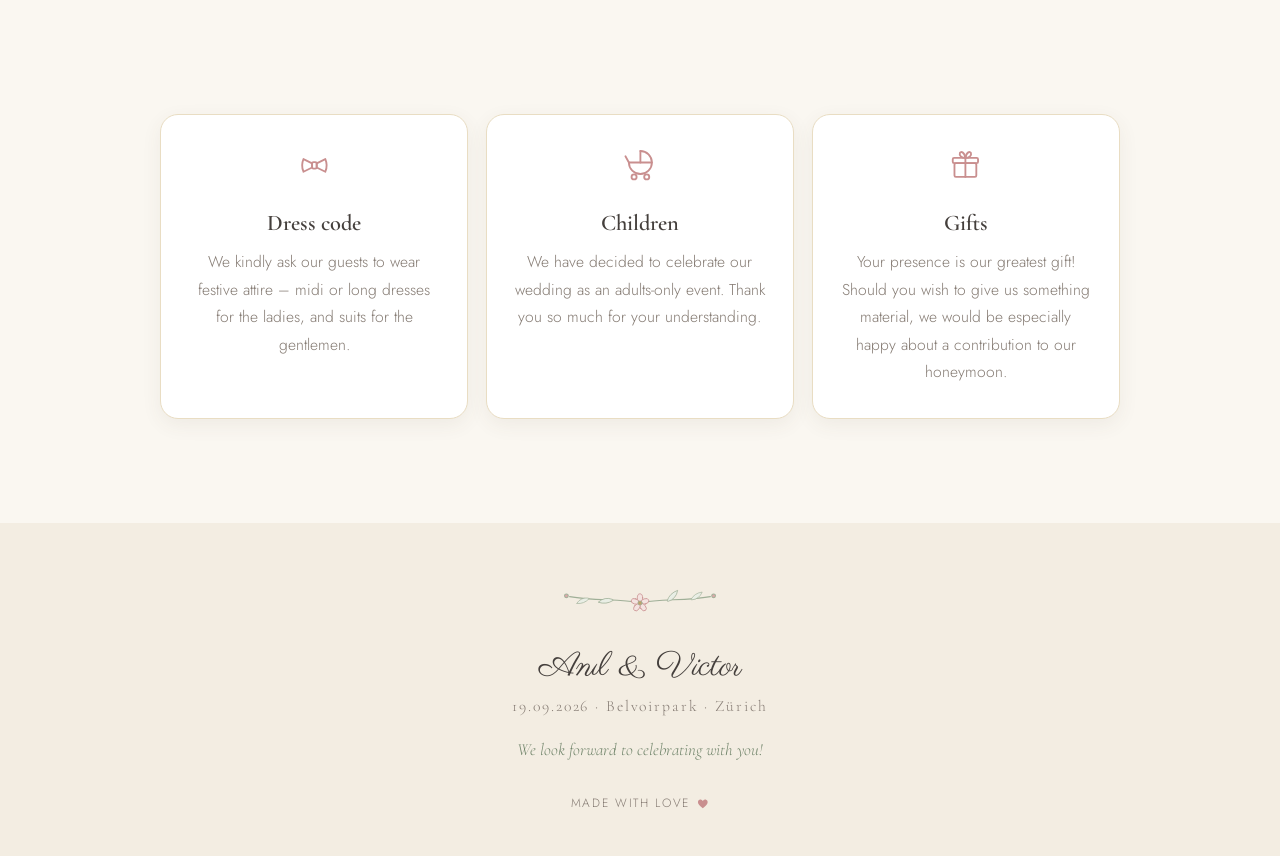
==== commit 1395f379: "Food-preferences label, RSVP notifications to couple's group, intro on every load - Allergies field " ====
--- a/index.html
+++ b/index.html
@@ -332,7 +332,7 @@
             </div>
           </fieldset>
           <div class="form-field">
-            <label for="rsvpAllergies" data-i18n="form.allergies">Allergien oder Unverträglichkeiten</label>
+            <label for="rsvpAllergies" data-i18n="form.allergies">Essenswünsche (vegetarisch, vegan, Allergien, Unverträglichkeiten &amp; mehr)</label>
             <input type="text" id="rsvpAllergies" name="allergies">
           </div>
           <div class="form-field">
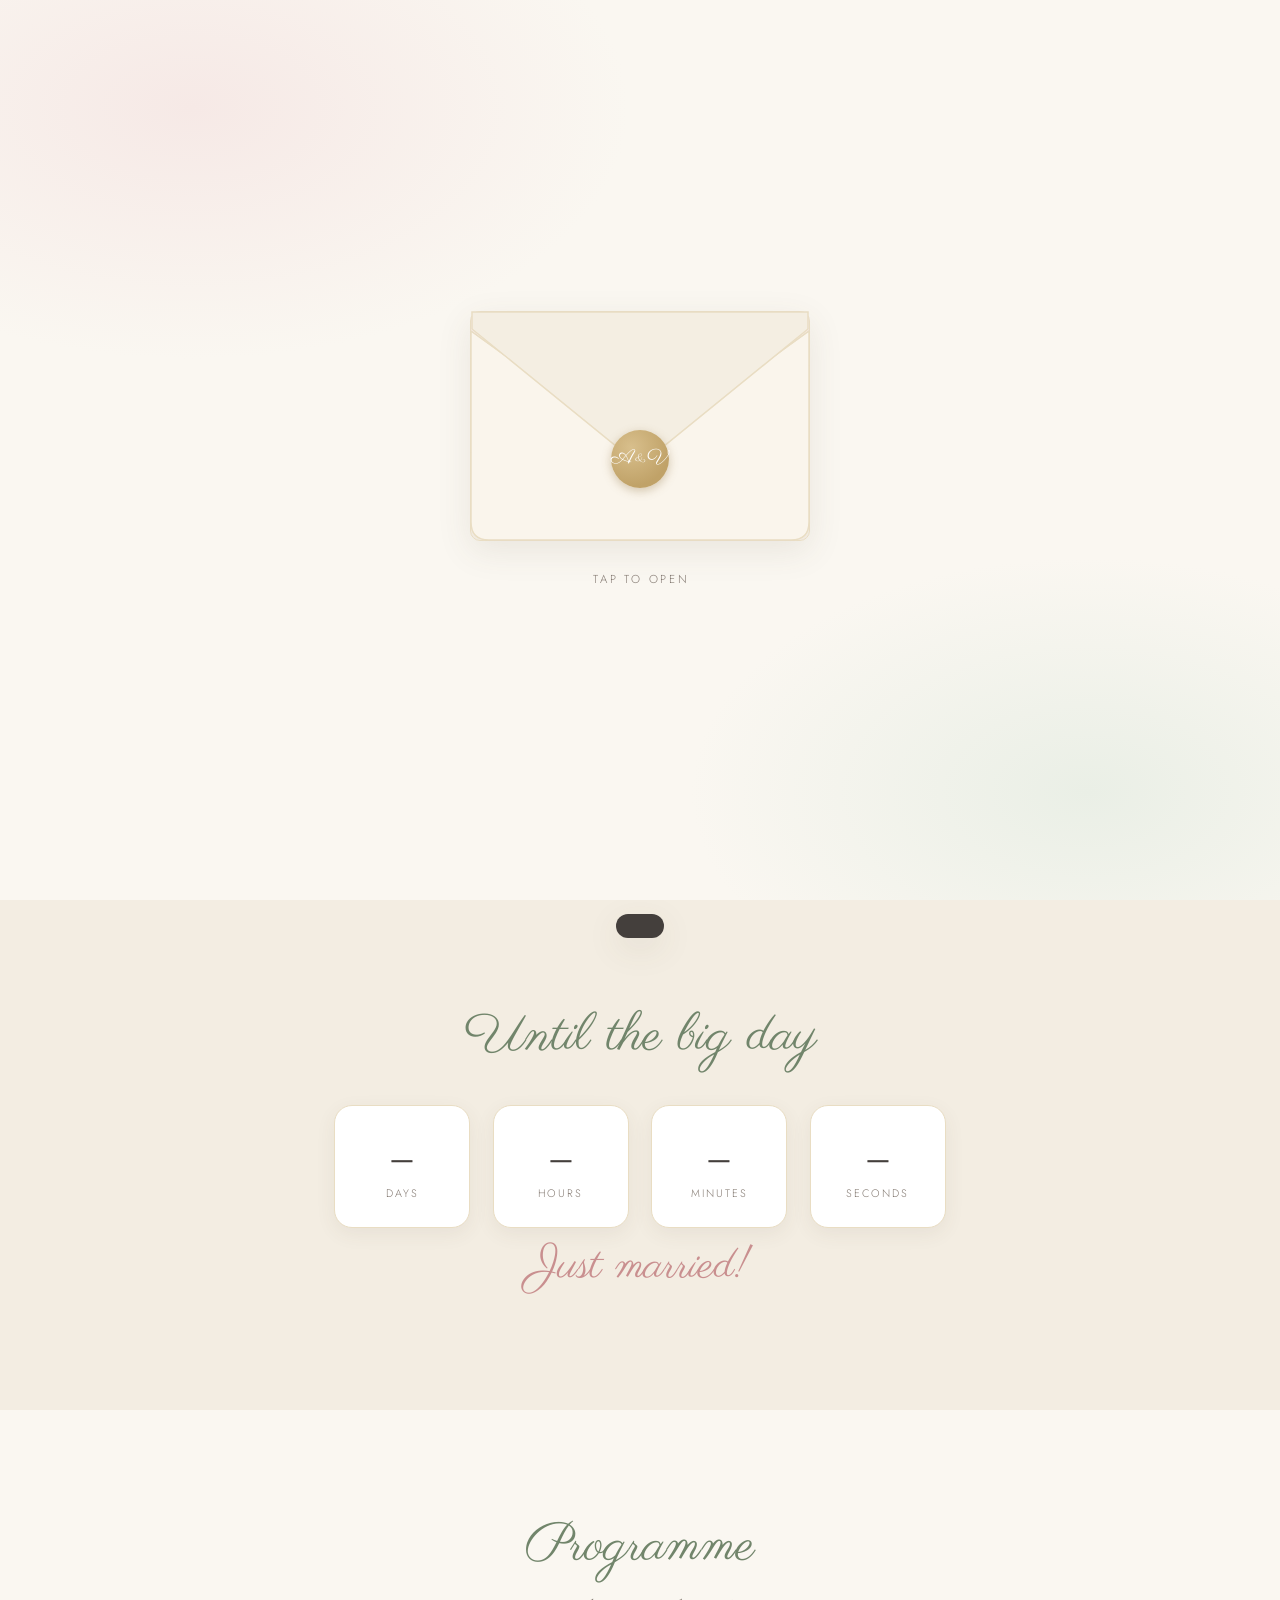
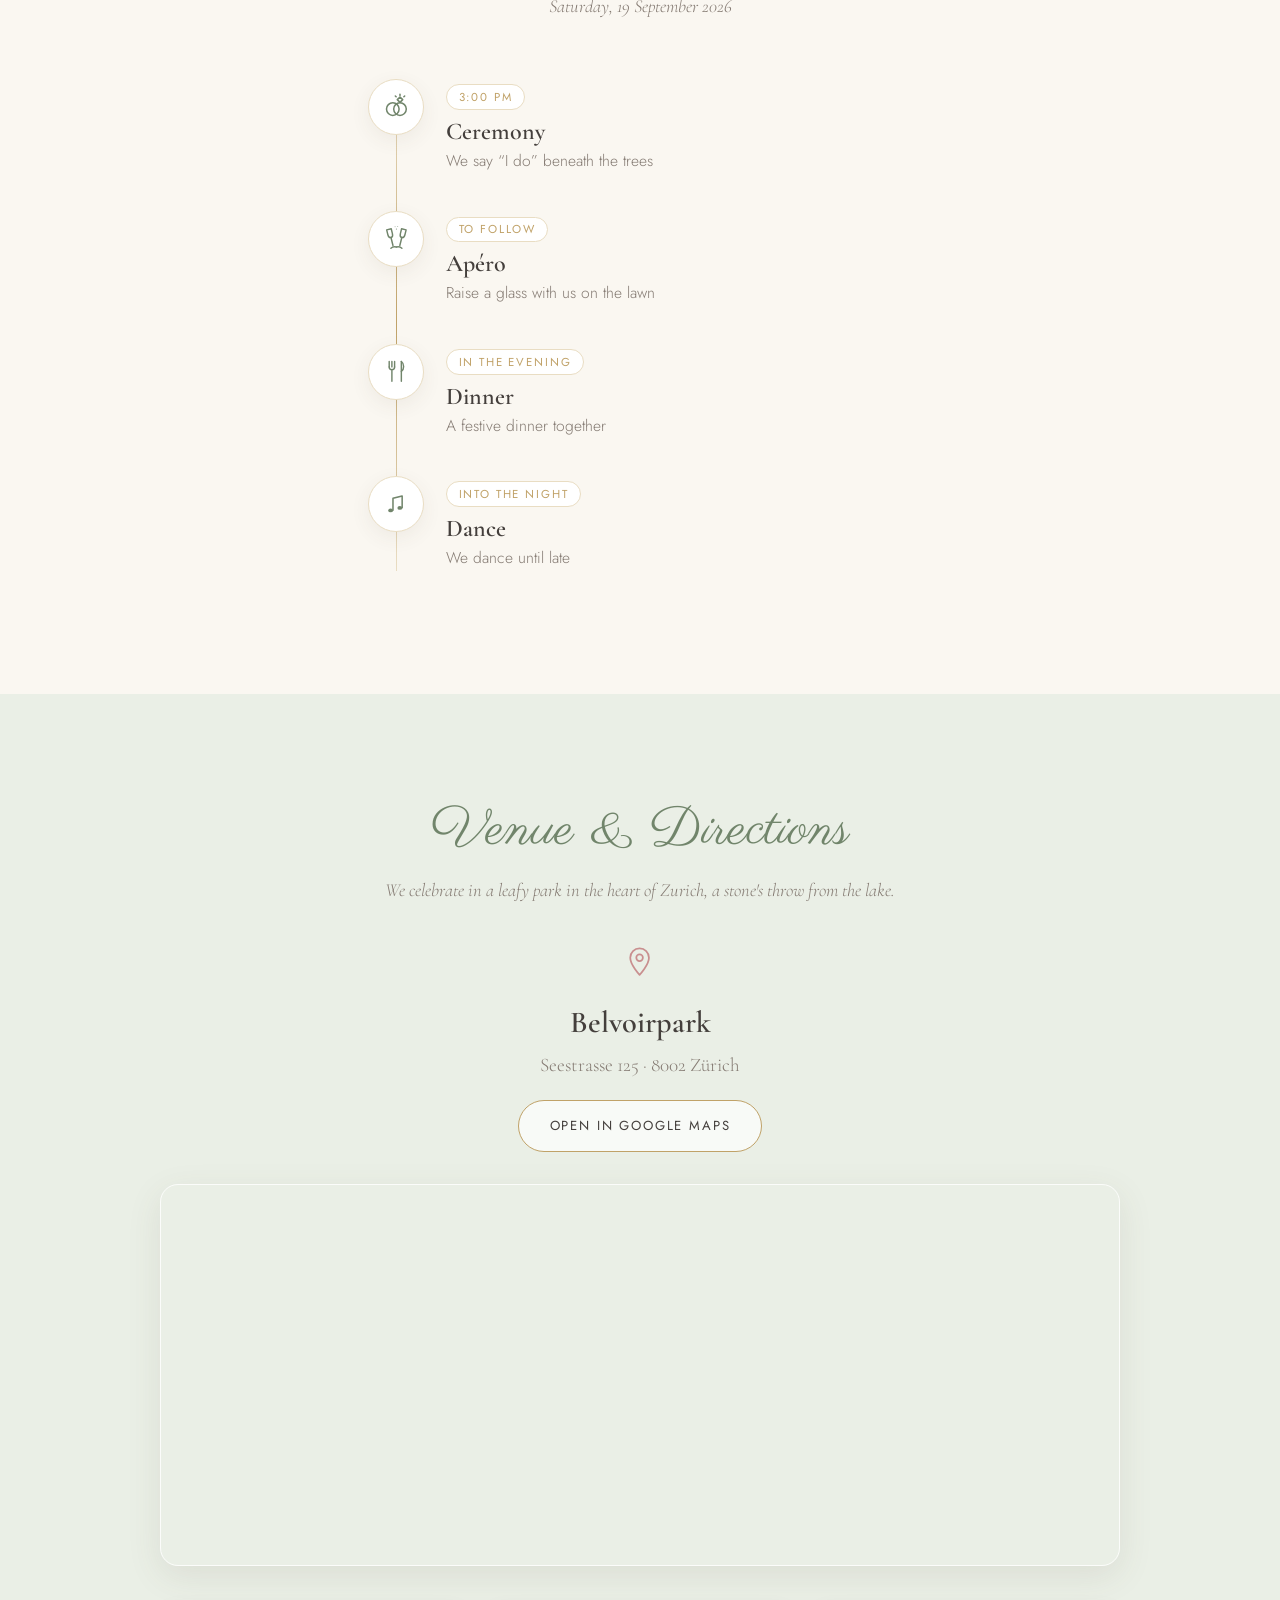
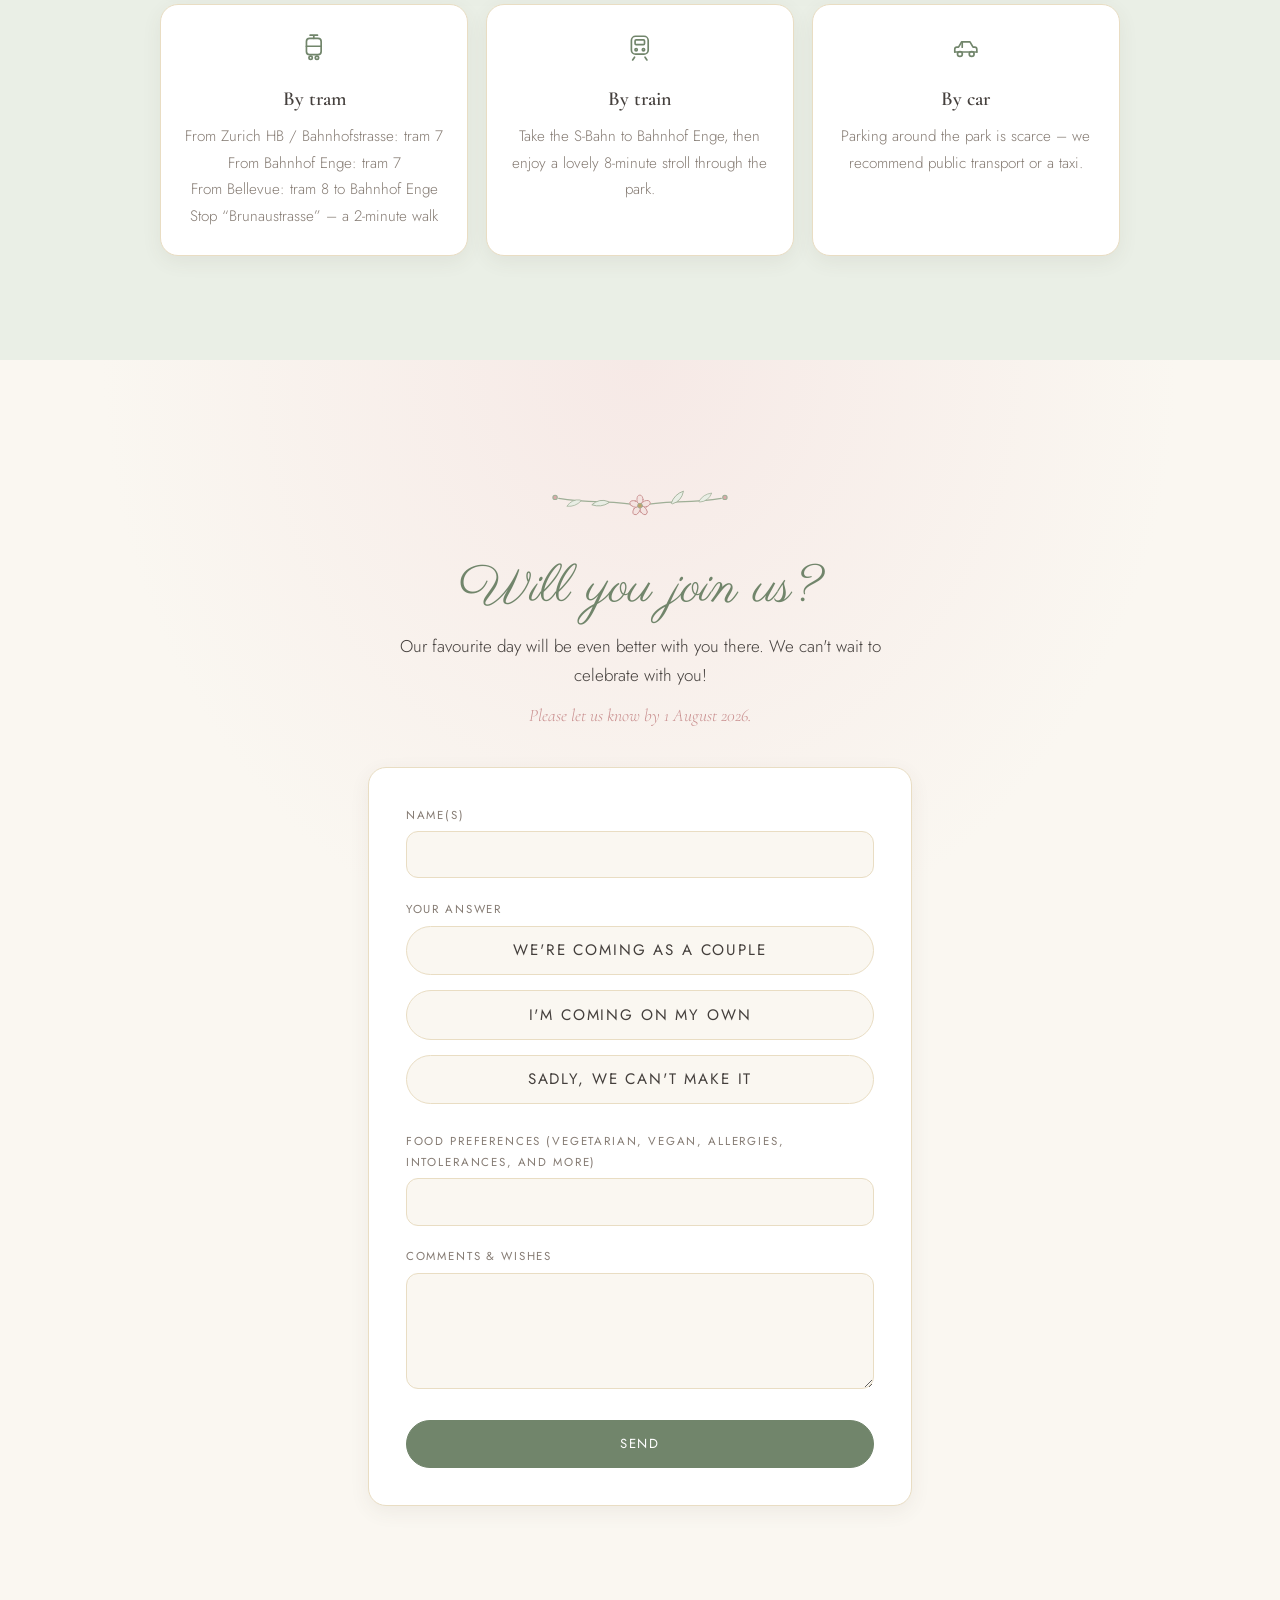
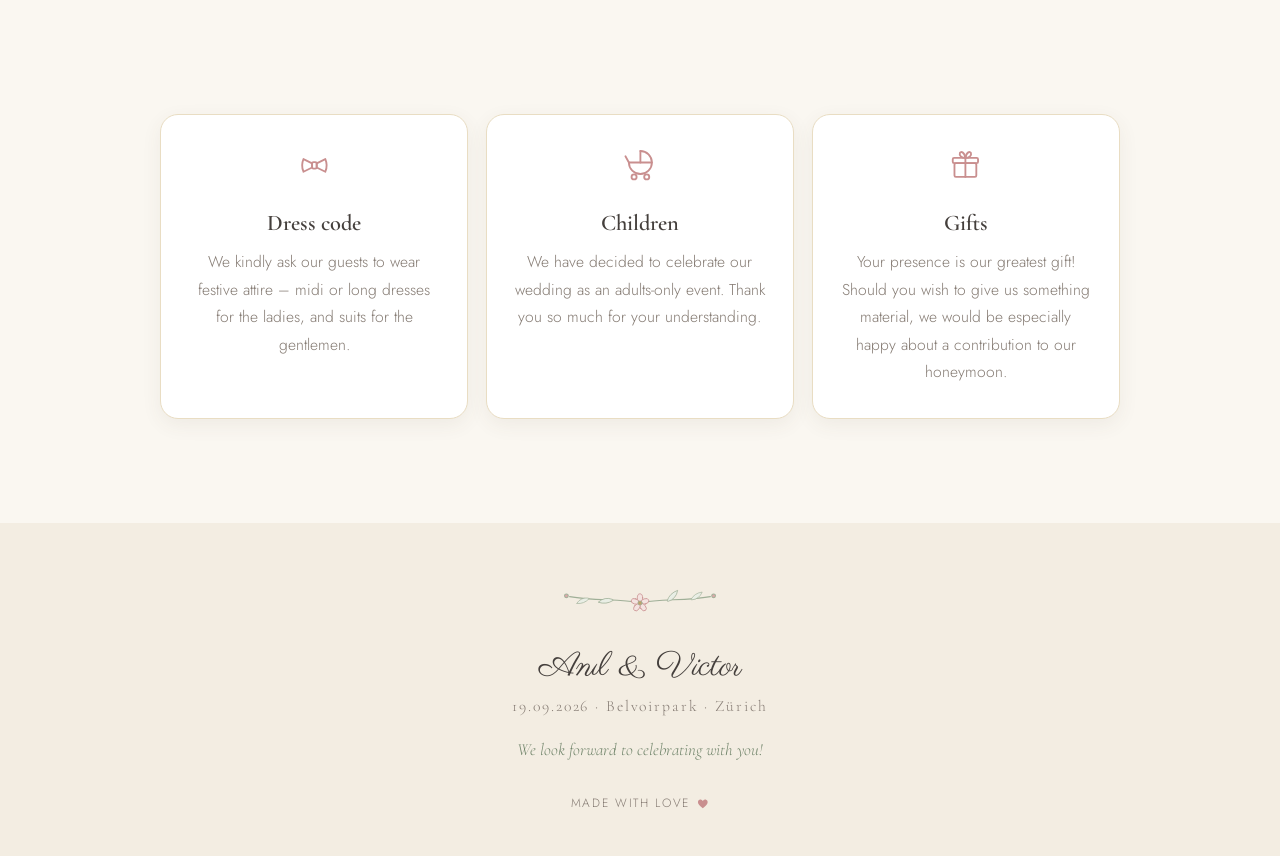
==== commit 79d6865a: "Welcome animation: sealed envelope opens to reveal the invitation card Closed envelope with wax-seal" ====
--- a/index.html
+++ b/index.html
@@ -167,15 +167,31 @@
     </defs>
   </svg>
 
-  <!-- ══ Welcome animation overlay ══ -->
+  <!-- ══ Welcome animation: envelope with invitation card ══ -->
   <div class="intro" id="intro">
-    <div class="intro-inner">
-      <div class="intro-ring-wrap">
-        <svg class="intro-ring" viewBox="0 0 220 220" aria-hidden="true"><use href="#orn-ring"/></svg>
-        <span class="intro-monogram">A&nbsp;<em>&amp;</em>&nbsp;V</span>
-      </div>
-      <p class="intro-names">Anıl &amp; Victor</p>
-      <p class="intro-date">19 · 09 · 2026</p>
+    <div class="intro-stage">
+      <div class="envelope">
+        <div class="env-back"></div>
+        <div class="env-card">
+          <div class="intro-ring-wrap">
+            <svg class="intro-ring" viewBox="0 0 220 220" aria-hidden="true"><use href="#orn-ring"/></svg>
+            <span class="intro-monogram">A&nbsp;<em>&amp;</em>&nbsp;V</span>
+          </div>
+          <p class="intro-names">Anıl &amp; Victor</p>
+          <p class="intro-date">19 · 09 · 2026</p>
+        </div>
+        <svg class="env-front" viewBox="0 0 340 230" preserveAspectRatio="none" aria-hidden="true">
+          <path d="M1 20 L170 142 L339 20 L339 211 Q339 229 321 229 L19 229 Q1 229 1 211 Z" fill="#FAF5EC" stroke="#E9DDC3" stroke-width="1.5"/>
+          <path d="M1 20 L170 142 L339 20" fill="none" stroke="#E9DDC3" stroke-width="1.2" opacity="0.7"/>
+        </svg>
+        <div class="env-flap">
+          <svg viewBox="0 0 340 154" preserveAspectRatio="none" aria-hidden="true">
+            <path d="M2 1 L338 1 L338 18 L178 148 Q170 154 162 148 L2 18 Z" fill="#F4EEE2" stroke="#E9DDC3" stroke-width="1.5"/>
+          </svg>
+        </div>
+        <div class="env-seal">A<em>&amp;</em>V</div>
+      </div>
+      <p class="intro-hint" data-i18n="intro.hint">Zum Öffnen tippen</p>
     </div>
   </div>
 
--- a/css/style.css
+++ b/css/style.css
@@ -66,26 +66,112 @@
   cursor: pointer;
 }
 
-.intro-inner { text-align: center; padding: 1rem; }
+.intro-stage { text-align: center; padding: 1rem; }
+
+/* — Envelope — */
+
+.envelope {
+  position: relative;
+  width: min(340px, 84vw);
+  aspect-ratio: 340 / 230;
+  margin: 0 auto;
+  perspective: 1000px;
+}
+
+.intro:not(.opening) .envelope { animation: env-float 3.2s ease-in-out infinite; }
+
+.env-back {
+  position: absolute;
+  inset: 0;
+  border-radius: 10px;
+  background: linear-gradient(var(--blush-soft) 0%, var(--blush-soft) 42%, #F1EAE0 42%);
+  border: 1px solid var(--gold-soft);
+  box-shadow: var(--shadow);
+}
+
+.env-front {
+  position: absolute;
+  inset: 0;
+  width: 100%;
+  height: 100%;
+  z-index: 3;
+  pointer-events: none;
+}
+
+.env-flap {
+  position: absolute;
+  top: 0;
+  left: 0;
+  width: 100%;
+  height: 67%;
+  z-index: 4;
+  transform-origin: top center;
+  transition: transform 0.6s cubic-bezier(0.55, 0.06, 0.35, 1);
+}
+
+.env-flap svg { display: block; width: 100%; height: 100%; }
+
+.env-seal {
+  position: absolute;
+  left: 50%;
+  top: 64%;
+  z-index: 5;
+  width: 58px;
+  height: 58px;
+  margin: -29px 0 0 -29px;
+  border-radius: 50%;
+  background: radial-gradient(circle at 35% 30%, #D8BF8C, var(--gold) 70%);
+  color: var(--white);
+  font-family: var(--script);
+  font-size: 1.22rem;
+  line-height: 1;
+  display: flex;
+  align-items: center;
+  justify-content: center;
+  box-shadow: 0 3px 10px rgba(139, 109, 55, 0.35);
+  transition: opacity 0.35s ease, transform 0.35s ease;
+}
+
+.env-seal em { font-style: normal; font-size: 0.68em; padding: 0 0.08em; opacity: 0.9; }
+
+.intro-hint {
+  margin-top: 1.7rem;
+  font-size: 0.72rem;
+  letter-spacing: 0.24em;
+  text-indent: 0.24em;
+  text-transform: uppercase;
+  color: var(--ink-soft);
+  animation: hint-pulse 2.2s ease-in-out infinite;
+  transition: opacity 0.4s ease;
+}
+
+/* — Invitation card inside the envelope — */
+
+.env-card {
+  position: absolute;
+  left: 50%;
+  top: 50%;
+  z-index: 2;
+  width: 88%;
+  transform: translate(-50%, -44%) scale(0.52);
+  background: var(--white);
+  border: 1px solid var(--gold-soft);
+  border-radius: 14px;
+  padding: 1.5rem 1.1rem 1.3rem;
+  box-shadow: 0 10px 30px rgba(88, 74, 58, 0.14);
+  transition: transform 0.85s cubic-bezier(0.25, 0.7, 0.25, 1);
+}
 
 .intro-ring-wrap {
   position: relative;
-  width: min(15rem, 62vw);
-  margin: 0 auto 1.4rem;
+  width: min(11rem, 46vw);
+  margin: 0 auto 0.9rem;
 }
 
 .intro-ring { display: block; width: 100%; height: auto; }
 
-.intro-ring .ring-path {
-  stroke-dasharray: 100;
-  stroke-dashoffset: 100;
-  animation: ring-draw 1.6s cubic-bezier(0.5, 0, 0.3, 1) 0.15s forwards;
-}
-
-.intro-ring .ring-sprigs {
-  opacity: 0;
-  animation: fade-in 0.9s ease 1.35s forwards;
-}
+.intro .ring-path { stroke-dasharray: 100; stroke-dashoffset: 100; }
+.intro .ring-sprigs { opacity: 0; }
 
 .intro-monogram {
   position: absolute;
@@ -94,35 +180,57 @@
   align-items: center;
   justify-content: center;
   font-family: var(--script);
-  font-size: clamp(2.6rem, 9vw, 3.6rem);
+  font-size: clamp(2.1rem, 7vw, 2.7rem);
   color: var(--ink);
   opacity: 0;
-  animation: fade-in 1s ease 0.85s forwards;
 }
 
 .intro-monogram em { font-style: normal; color: var(--gold); font-size: 0.62em; padding: 0 0.06em; }
 
 .intro-names {
   font-family: var(--serif);
-  font-size: 1.15rem;
-  letter-spacing: 0.42em;
-  text-indent: 0.42em;
+  font-size: 0.98rem;
+  letter-spacing: 0.34em;
+  text-indent: 0.34em;
   text-transform: uppercase;
   color: var(--ink-soft);
   opacity: 0;
-  animation: fade-up 1s ease 1.5s forwards;
 }
 
 .intro-date {
   font-family: var(--serif);
-  font-size: 1rem;
+  font-size: 0.88rem;
   letter-spacing: 0.3em;
   text-indent: 0.3em;
   color: var(--gold);
-  margin-top: 0.5rem;
+  margin-top: 0.45rem;
   opacity: 0;
-  animation: fade-up 1s ease 1.75s forwards;
-}
+}
+
+/* — Opening choreography (classes set by JS) — */
+
+.intro.opening .env-flap { transform: rotateX(180deg); z-index: 1; }
+.intro.opening .env-seal { opacity: 0; transform: scale(0.5); }
+.intro.opening .intro-hint { opacity: 0; animation: none; }
+
+.intro.out .env-card { transform: translate(-50%, -104%) scale(0.8); }
+
+.intro.settle .env-card { transform: translate(-50%, -50%) scale(1); }
+
+.intro.settle .env-back,
+.intro.settle .env-front {
+  opacity: 0;
+  transform: translateY(60px);
+  transition: opacity 0.7s ease, transform 0.7s ease;
+}
+
+.intro.settle .env-flap { opacity: 0; transition: opacity 0.5s ease; }
+
+.intro.out .ring-path { animation: ring-draw 1.4s cubic-bezier(0.5, 0, 0.3, 1) 0.35s forwards; }
+.intro.out .ring-sprigs { animation: fade-in 0.8s ease 1.25s forwards; }
+.intro.out .intro-monogram { animation: fade-in 0.9s ease 0.85s forwards; }
+.intro.out .intro-names { animation: fade-up 0.9s ease 1.15s forwards; }
+.intro.out .intro-date { animation: fade-up 0.9s ease 1.35s forwards; }
 
 .intro.intro-leave {
   transform: translateY(-100%);
@@ -134,6 +242,14 @@
 @keyframes fade-up {
   from { opacity: 0; transform: translateY(14px); }
   to { opacity: 1; transform: translateY(0); }
+}
+@keyframes env-float {
+  0%, 100% { transform: translateY(0); }
+  50% { transform: translateY(-7px); }
+}
+@keyframes hint-pulse {
+  0%, 100% { opacity: 0.45; }
+  50% { opacity: 1; }
 }
 
 /* ═══ Header & language switch ════════════════════════════════ */
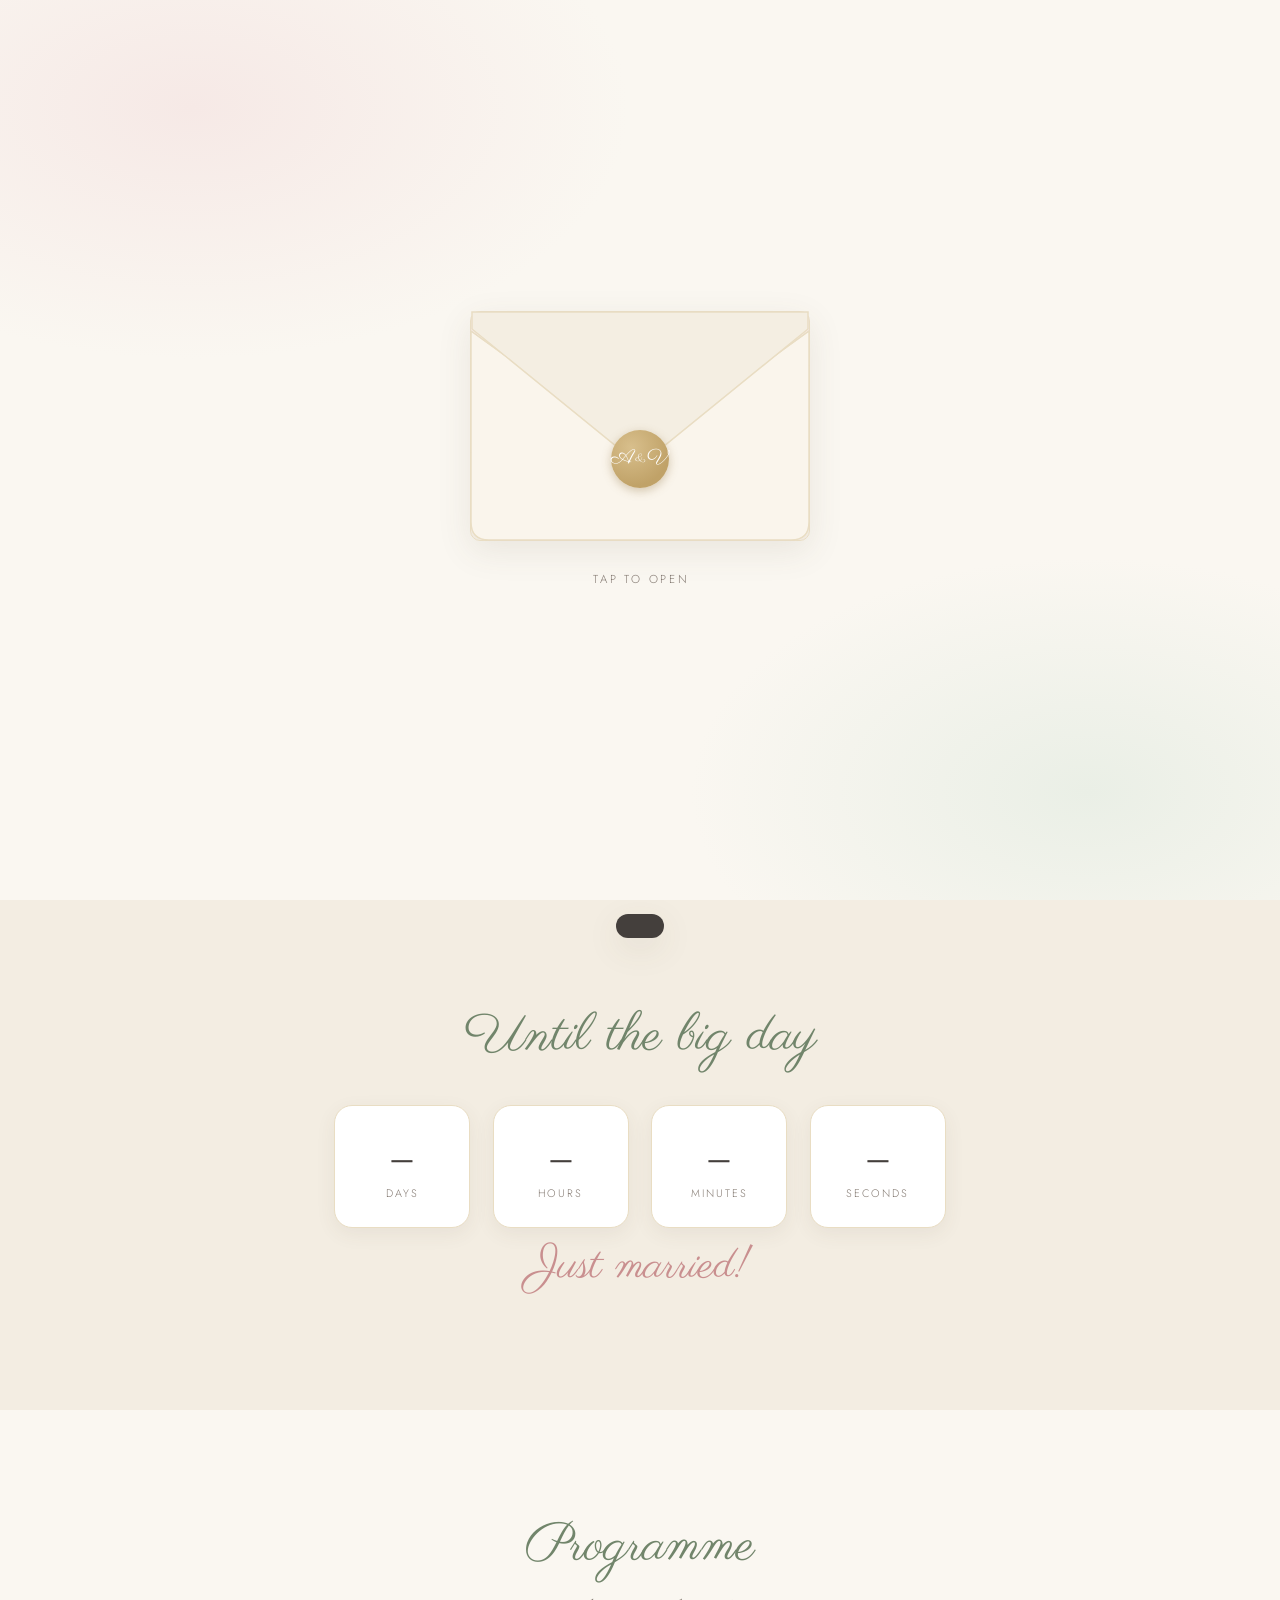
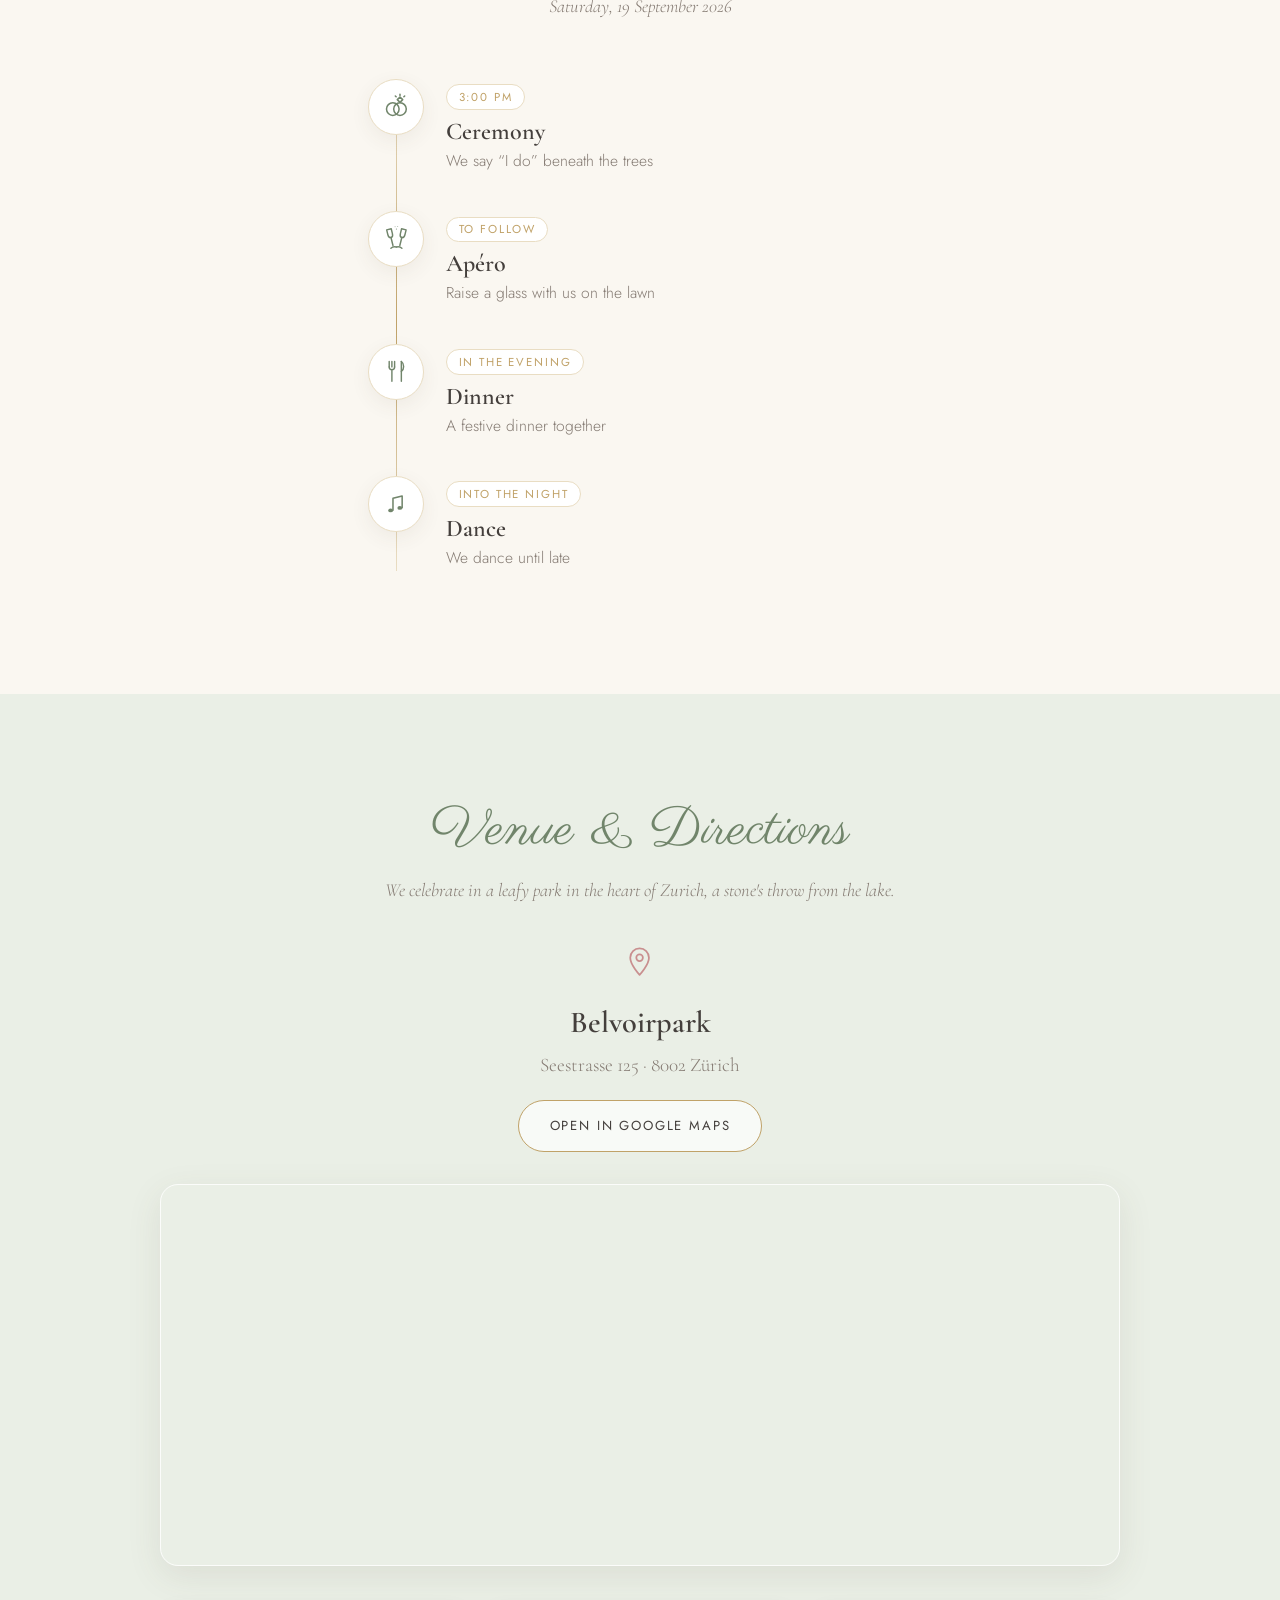
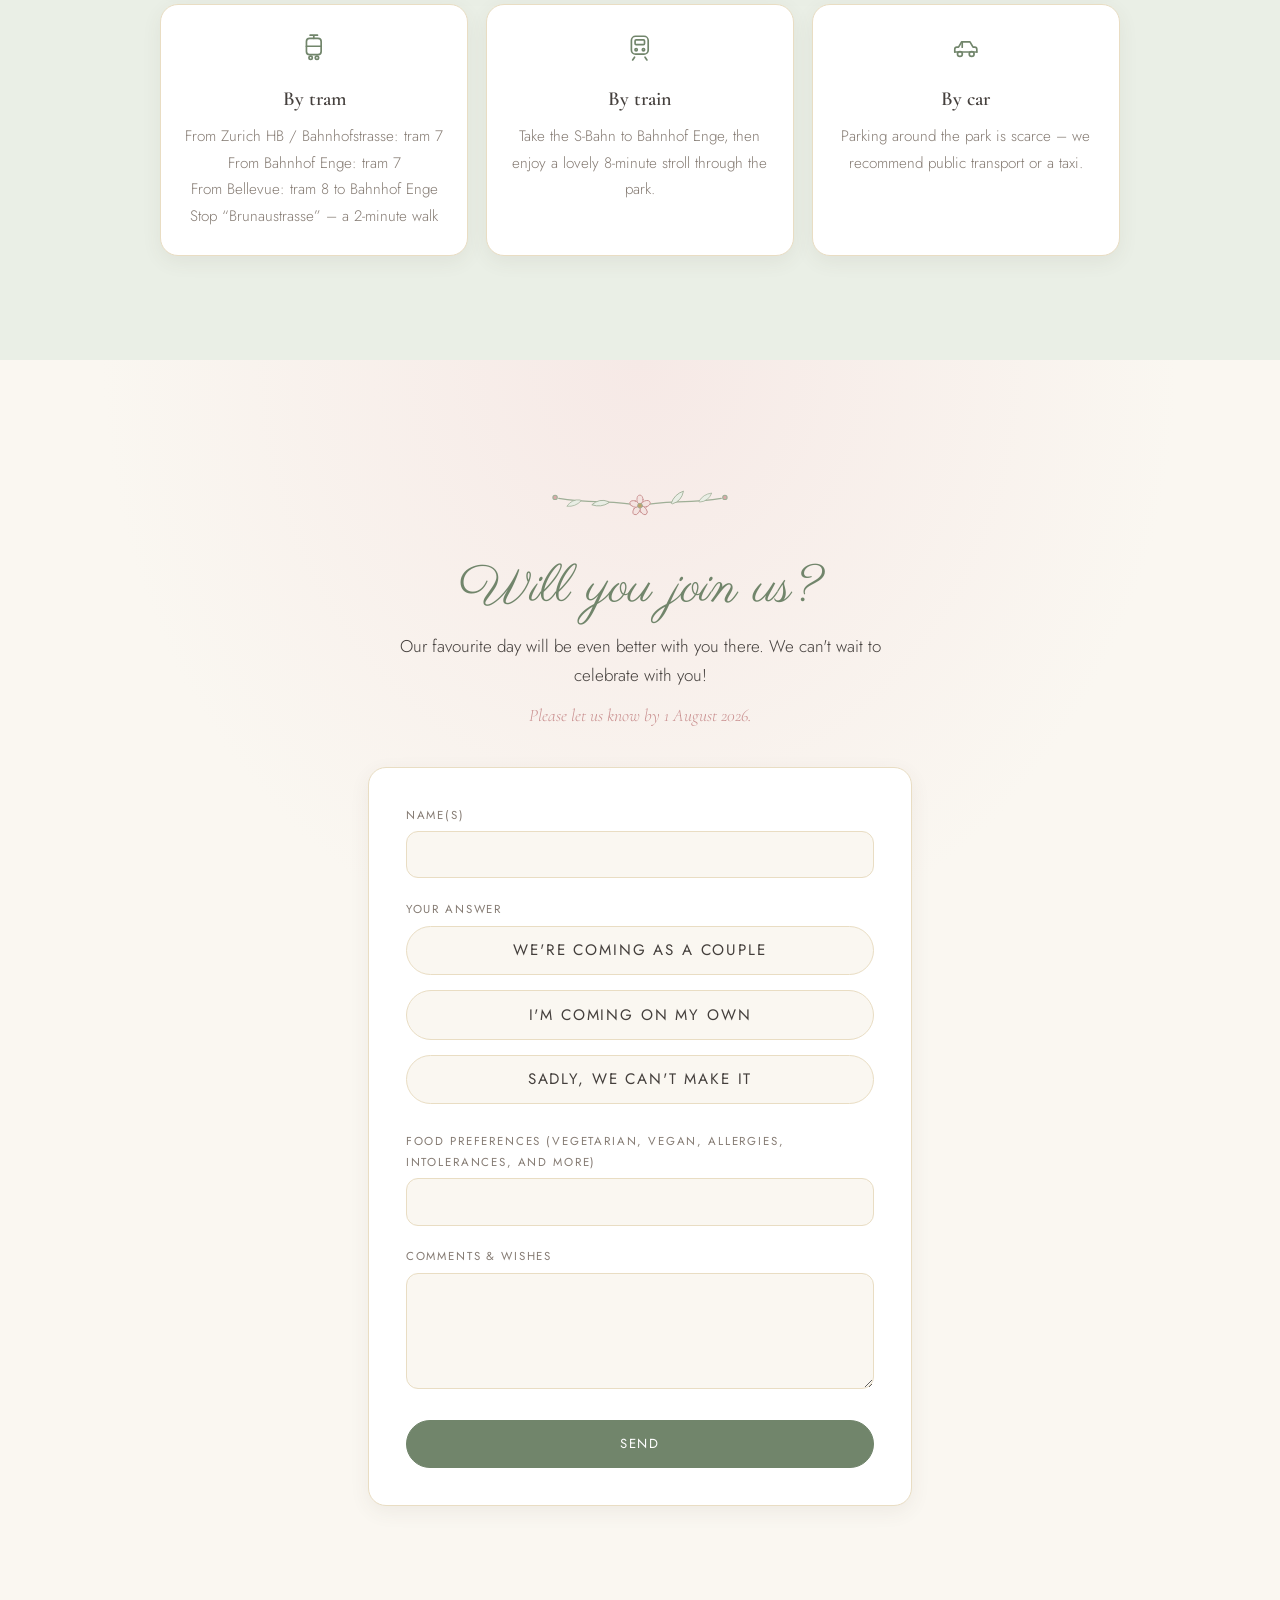
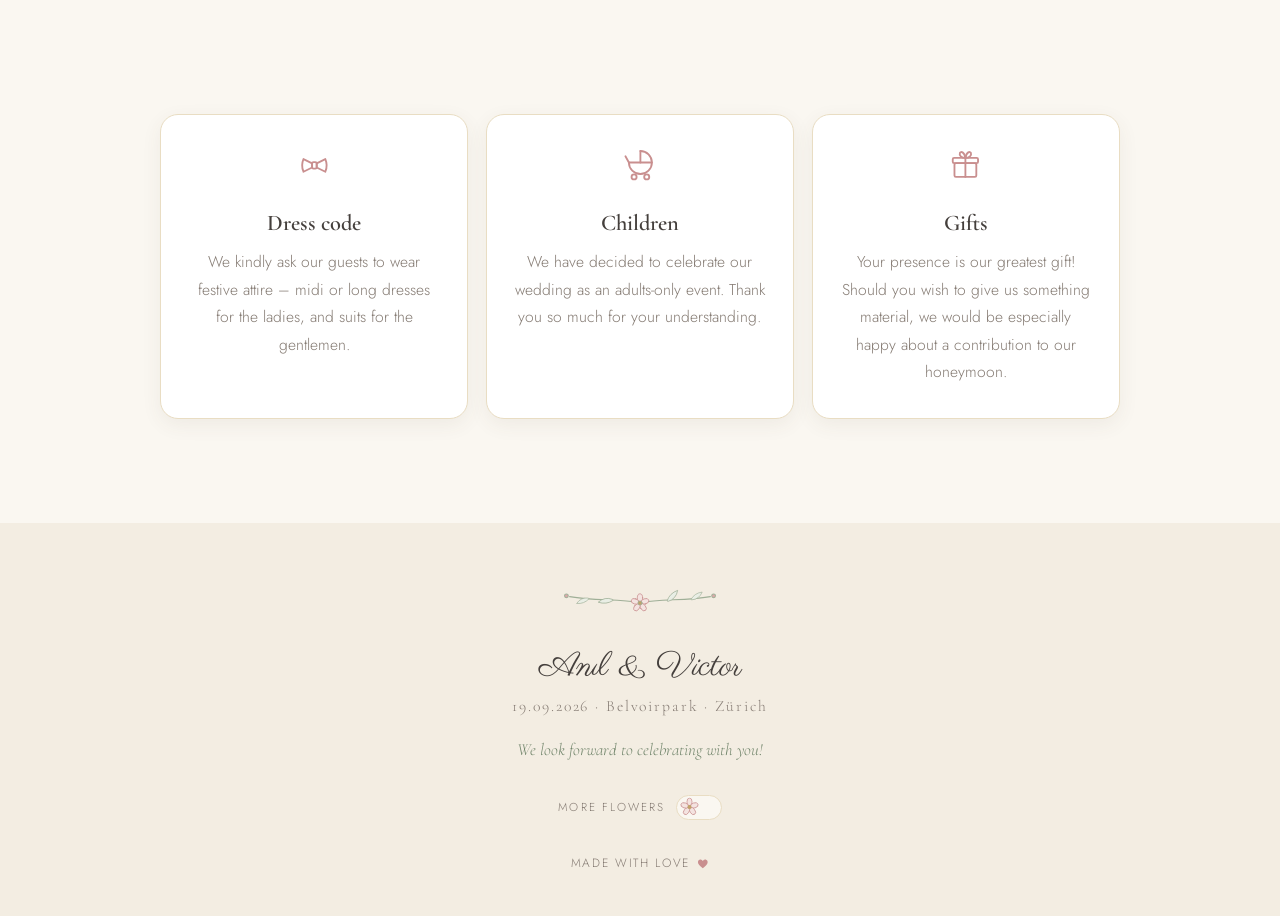
==== commit bc06a69b: "Easter egg: 'More flowers' bloom toggle in the footer A flower-knob switch in the footer fills the t" ====
--- a/index.html
+++ b/index.html
@@ -213,6 +213,37 @@
     <section class="hero">
       <svg class="hero-corner tl" viewBox="0 0 320 320" aria-hidden="true"><use href="#orn-corner"/></svg>
       <svg class="hero-corner br" viewBox="0 0 320 320" aria-hidden="true"><use href="#orn-corner"/></svg>
+      <div class="bloom-extras" aria-hidden="true">
+        <svg class="hero-corner tr" viewBox="0 0 320 320"><use href="#orn-corner"/></svg>
+        <svg class="hero-corner bl" viewBox="0 0 320 320"><use href="#orn-corner"/></svg>
+        <svg class="bloom-flower" style="left:7%;top:40%;width:28px;animation-duration:5.4s" viewBox="-17 -17 34 34"><use href="#orn-flower"/></svg>
+        <svg class="bloom-flower" style="left:15%;top:60%;width:20px;animation-duration:6.3s;animation-delay:-2s" viewBox="-17 -17 34 34"><use href="#orn-flower"/></svg>
+        <svg class="bloom-flower" style="left:27%;top:20%;width:18px;animation-duration:4.8s;animation-delay:-1s" viewBox="-17 -17 34 34"><use href="#orn-flower"/></svg>
+        <svg class="bloom-flower" style="right:9%;top:34%;width:24px;animation-duration:5.8s;animation-delay:-3s" viewBox="-17 -17 34 34"><use href="#orn-flower"/></svg>
+        <svg class="bloom-flower" style="right:17%;top:58%;width:19px;animation-duration:6.6s;animation-delay:-1.4s" viewBox="-17 -17 34 34"><use href="#orn-flower"/></svg>
+        <svg class="bloom-flower" style="right:28%;bottom:14%;width:22px;animation-duration:5.1s;animation-delay:-2.6s" viewBox="-17 -17 34 34"><use href="#orn-flower"/></svg>
+        <svg class="bloom-flower" style="left:12%;bottom:20%;width:24px;animation-duration:6s;animation-delay:-4s" viewBox="-17 -17 34 34"><use href="#orn-flower"/></svg>
+        <svg class="bloom-flower" style="right:6%;bottom:36%;width:17px;animation-duration:4.6s;animation-delay:-.8s" viewBox="-17 -17 34 34"><use href="#orn-flower"/></svg>
+        <svg class="bloom-bud" style="left:22%;top:44%;width:8px;animation-duration:5s" viewBox="-3.5 -3.5 7 7"><use href="#orn-bud"/></svg>
+        <svg class="bloom-bud" style="right:24%;top:24%;width:7px;animation-duration:5.7s;animation-delay:-2.2s" viewBox="-3.5 -3.5 7 7"><use href="#orn-bud"/></svg>
+        <svg class="bloom-bud" style="left:33%;bottom:10%;width:9px;animation-duration:6.2s;animation-delay:-3.4s" viewBox="-3.5 -3.5 7 7"><use href="#orn-bud"/></svg>
+        <svg class="bloom-leaf" style="left:5%;top:26%;width:26px;animation-duration:6.8s;animation-delay:-1.8s" viewBox="-1 -16 29 20"><use href="#orn-leaf"/></svg>
+        <svg class="bloom-leaf" style="right:13%;bottom:16%;width:24px;animation-duration:5.5s;animation-delay:-2.8s;transform:scaleX(-1)" viewBox="-1 -16 29 20"><use href="#orn-leaf"/></svg>
+        <div class="petals">
+          <span class="petal" style="--l:4%;--d:11s;--delay:0s;--drift:80px;--s:11px"></span>
+          <span class="petal" style="--l:12%;--d:14s;--delay:-6s;--drift:-50px;--s:9px"></span>
+          <span class="petal" style="--l:21%;--d:10s;--delay:-3s;--drift:60px;--s:13px"></span>
+          <span class="petal" style="--l:30%;--d:13s;--delay:-9s;--drift:-70px;--s:8px"></span>
+          <span class="petal" style="--l:38%;--d:12s;--delay:-1.5s;--drift:90px;--s:10px"></span>
+          <span class="petal" style="--l:47%;--d:15s;--delay:-7s;--drift:-40px;--s:12px"></span>
+          <span class="petal" style="--l:55%;--d:10.5s;--delay:-4.5s;--drift:75px;--s:9px"></span>
+          <span class="petal" style="--l:64%;--d:13.5s;--delay:-11s;--drift:-85px;--s:11px"></span>
+          <span class="petal" style="--l:72%;--d:11.5s;--delay:-2.5s;--drift:55px;--s:13px"></span>
+          <span class="petal" style="--l:81%;--d:14.5s;--delay:-8s;--drift:-60px;--s:8px"></span>
+          <span class="petal" style="--l:89%;--d:12.5s;--delay:-5.5s;--drift:70px;--s:10px"></span>
+          <span class="petal" style="--l:96%;--d:10.8s;--delay:-1s;--drift:-45px;--s:12px"></span>
+        </div>
+      </div>
       <div class="hero-content">
         <p class="hero-pre" data-i18n="hero.pre">Wir heiraten</p>
         <h1 class="hero-names">Anıl <span class="amp">&amp;</span> Victor</h1>
@@ -399,7 +430,13 @@
     <svg class="orn-divider" viewBox="0 0 260 60" aria-hidden="true"><use href="#orn-divider"/></svg>
     <p class="footer-names">Anıl &amp; Victor</p>
     <p class="footer-meta">19.09.2026 · Belvoirpark · Zürich</p>
-    <p class="footer-tagline" data-i18n="footer.tagline">Wir freuen uns auf euch!</p>
+    <p class="footer-tagline" data-i18n="footer.tagline">Wir freuen uns auf Euch!</p>
+    <button type="button" class="bloom-toggle" id="bloomToggle" aria-pressed="false">
+      <span class="bloom-label" data-i18n="footer.bloom">Mehr Blüten</span>
+      <span class="bloom-switch" aria-hidden="true">
+        <span class="bloom-knob"><svg viewBox="-17 -17 34 34"><use href="#orn-flower"/></svg></span>
+      </span>
+    </button>
     <p class="footer-made">
       <span data-i18n="footer.made">Mit Liebe gemacht</span>
       <svg class="footer-heart" viewBox="0 0 32 32" aria-hidden="true"><use href="#icon-heart"/></svg>
--- a/css/style.css
+++ b/css/style.css
@@ -399,6 +399,61 @@
   animation: fade-up 1.1s ease 0.7s backwards;
 }
 
+/* — Bloom mode: hidden floral easter egg (toggle in footer) — */
+
+.bloom-extras { display: none; }
+
+body.bloom .bloom-extras { display: block; }
+
+.hero-corner.tr { top: -6px; right: -6px; transform: scaleX(-1); }
+.hero-corner.bl { bottom: -6px; left: -6px; transform: scaleY(-1); }
+
+.bloom-flower,
+.bloom-bud,
+.bloom-leaf {
+  position: absolute;
+  height: auto;
+  opacity: 0.75;
+  animation: sway 5s ease-in-out infinite;
+  pointer-events: none;
+}
+
+.bloom-leaf { opacity: 0.6; }
+
+@keyframes sway {
+  0%, 100% { rotate: -7deg; }
+  50% { rotate: 9deg; }
+}
+
+.petals {
+  position: absolute;
+  inset: 0;
+  overflow: hidden;
+  pointer-events: none;
+}
+
+.petal {
+  position: absolute;
+  top: -30px;
+  left: var(--l);
+  width: var(--s);
+  height: calc(var(--s) * 1.35);
+  background: linear-gradient(135deg, #F3D8D3, var(--blush));
+  border-radius: 62% 38% 58% 42% / 55% 45% 60% 40%;
+  animation: petal-fall var(--d) linear var(--delay) infinite;
+  will-change: transform;
+  opacity: 0;
+}
+
+.petal:nth-child(3n) { background: linear-gradient(135deg, #EFE3C8, var(--gold-soft)); }
+.petal:nth-child(4n) { background: linear-gradient(135deg, var(--sage-soft), var(--sage)); opacity: 0; }
+
+@keyframes petal-fall {
+  0% { transform: translate3d(0, 0, 0) rotate(0deg); opacity: 0; }
+  8% { opacity: 0.85; }
+  100% { transform: translate3d(var(--drift), 105vh, 0) rotate(230deg); opacity: 0.6; }
+}
+
 .scroll-cue {
   position: absolute;
   bottom: 1.6rem;
@@ -878,6 +933,62 @@
   font-style: italic;
   color: var(--sage-deep);
   margin-top: 0.9rem;
+}
+
+.bloom-toggle {
+  display: inline-flex;
+  align-items: center;
+  gap: 0.65rem;
+  margin-top: 1.6rem;
+  padding: 0.3rem 0.5rem;
+  background: none;
+  border: none;
+  cursor: pointer;
+  color: var(--ink-soft);
+}
+
+.bloom-toggle:hover { color: var(--ink); }
+
+.bloom-toggle:focus-visible { outline: 2px solid var(--gold); outline-offset: 2px; border-radius: 6px; }
+
+.bloom-label {
+  font-family: var(--sans);
+  font-weight: 300;
+  font-size: 0.72rem;
+  letter-spacing: 0.18em;
+  text-transform: uppercase;
+}
+
+.bloom-switch {
+  position: relative;
+  width: 46px;
+  height: 25px;
+  border-radius: 999px;
+  background: var(--ivory);
+  border: 1px solid var(--gold-soft);
+  transition: background 0.35s ease, border-color 0.35s ease;
+}
+
+.bloom-knob {
+  position: absolute;
+  top: 50%;
+  left: 3px;
+  width: 19px;
+  height: 19px;
+  transform: translateY(-50%) rotate(0deg);
+  transition: left 0.35s cubic-bezier(0.3, 1.2, 0.4, 1), transform 0.5s ease;
+}
+
+.bloom-knob svg { display: block; width: 100%; height: 100%; }
+
+.bloom-toggle[aria-pressed="true"] .bloom-switch {
+  background: var(--sage-soft);
+  border-color: var(--sage);
+}
+
+.bloom-toggle[aria-pressed="true"] .bloom-knob {
+  left: calc(100% - 22px);
+  transform: translateY(-50%) rotate(360deg);
 }
 
 .footer-made {
@@ -936,4 +1047,6 @@
   }
   .reveal { opacity: 1; transform: none; }
   .scroll-cue { animation: none; }
-}
+  .petal { display: none; }
+  .bloom-flower, .bloom-bud, .bloom-leaf { animation: none; }
+}
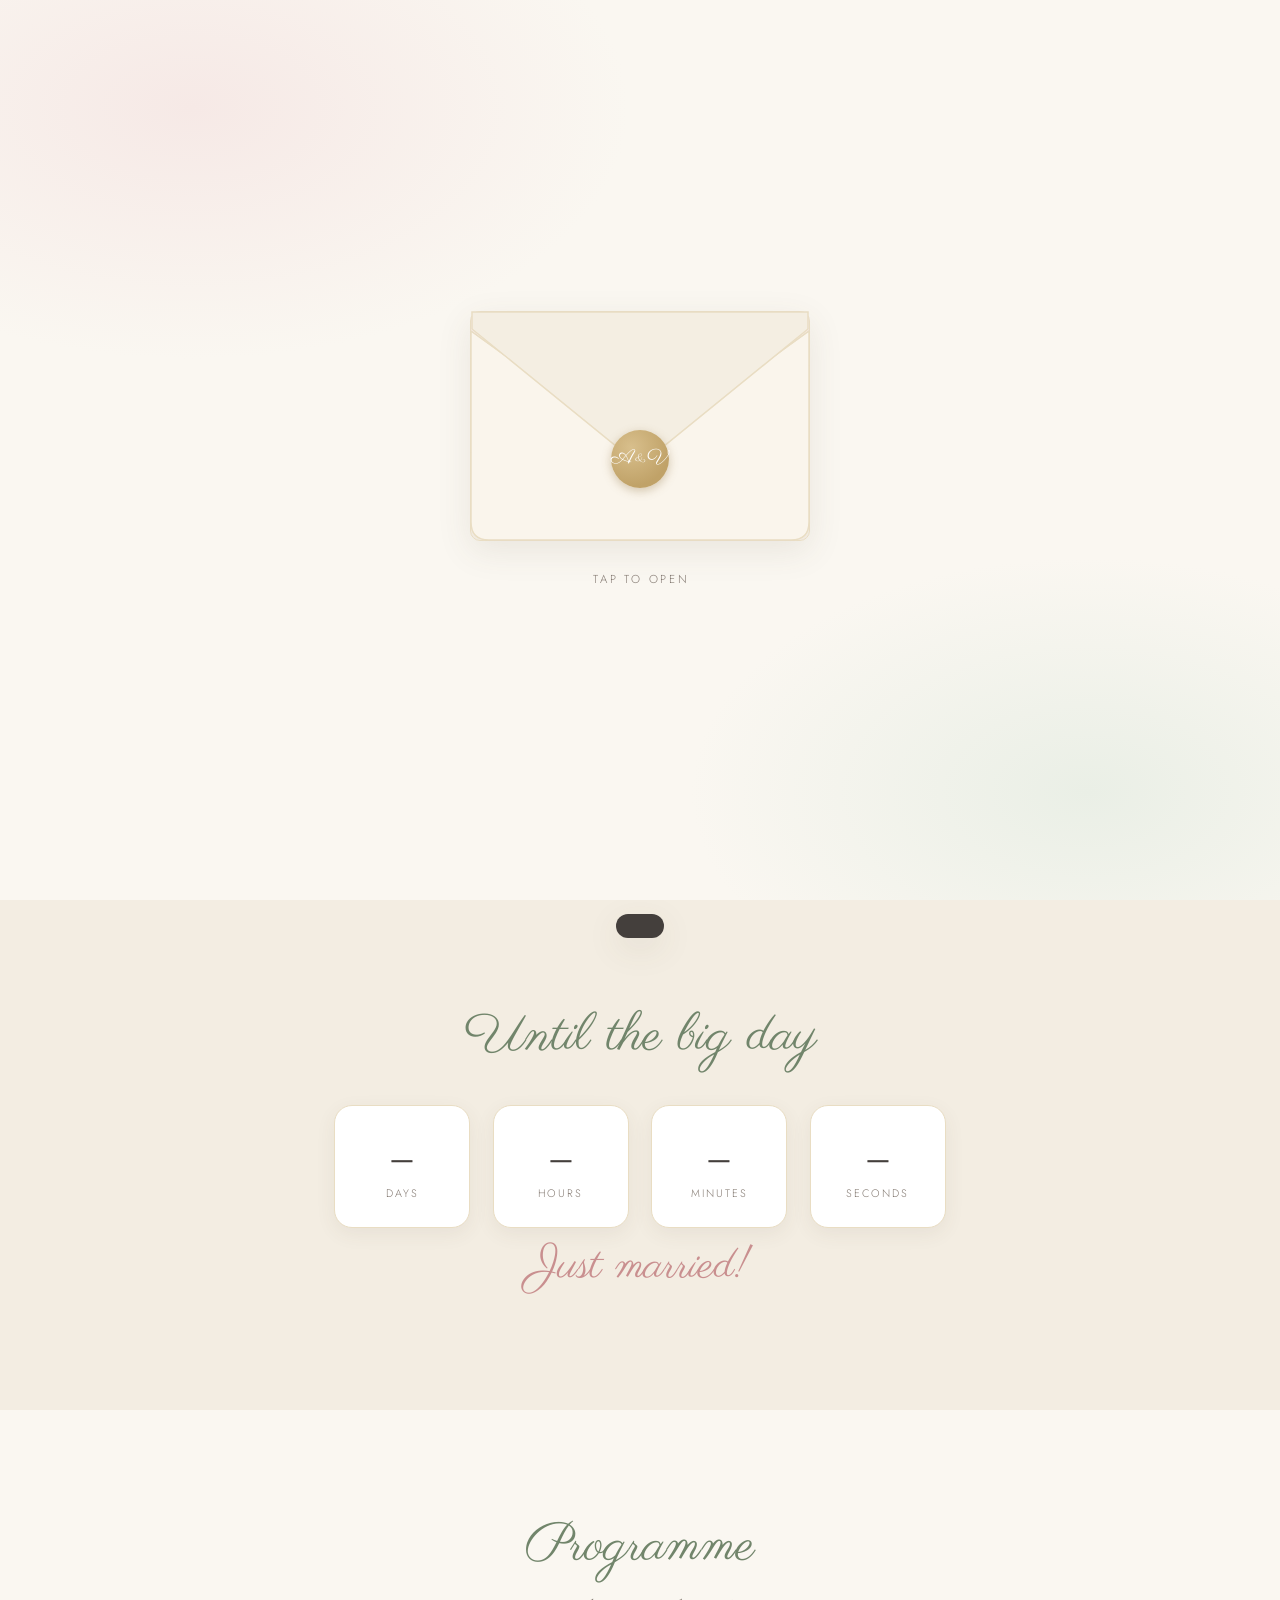
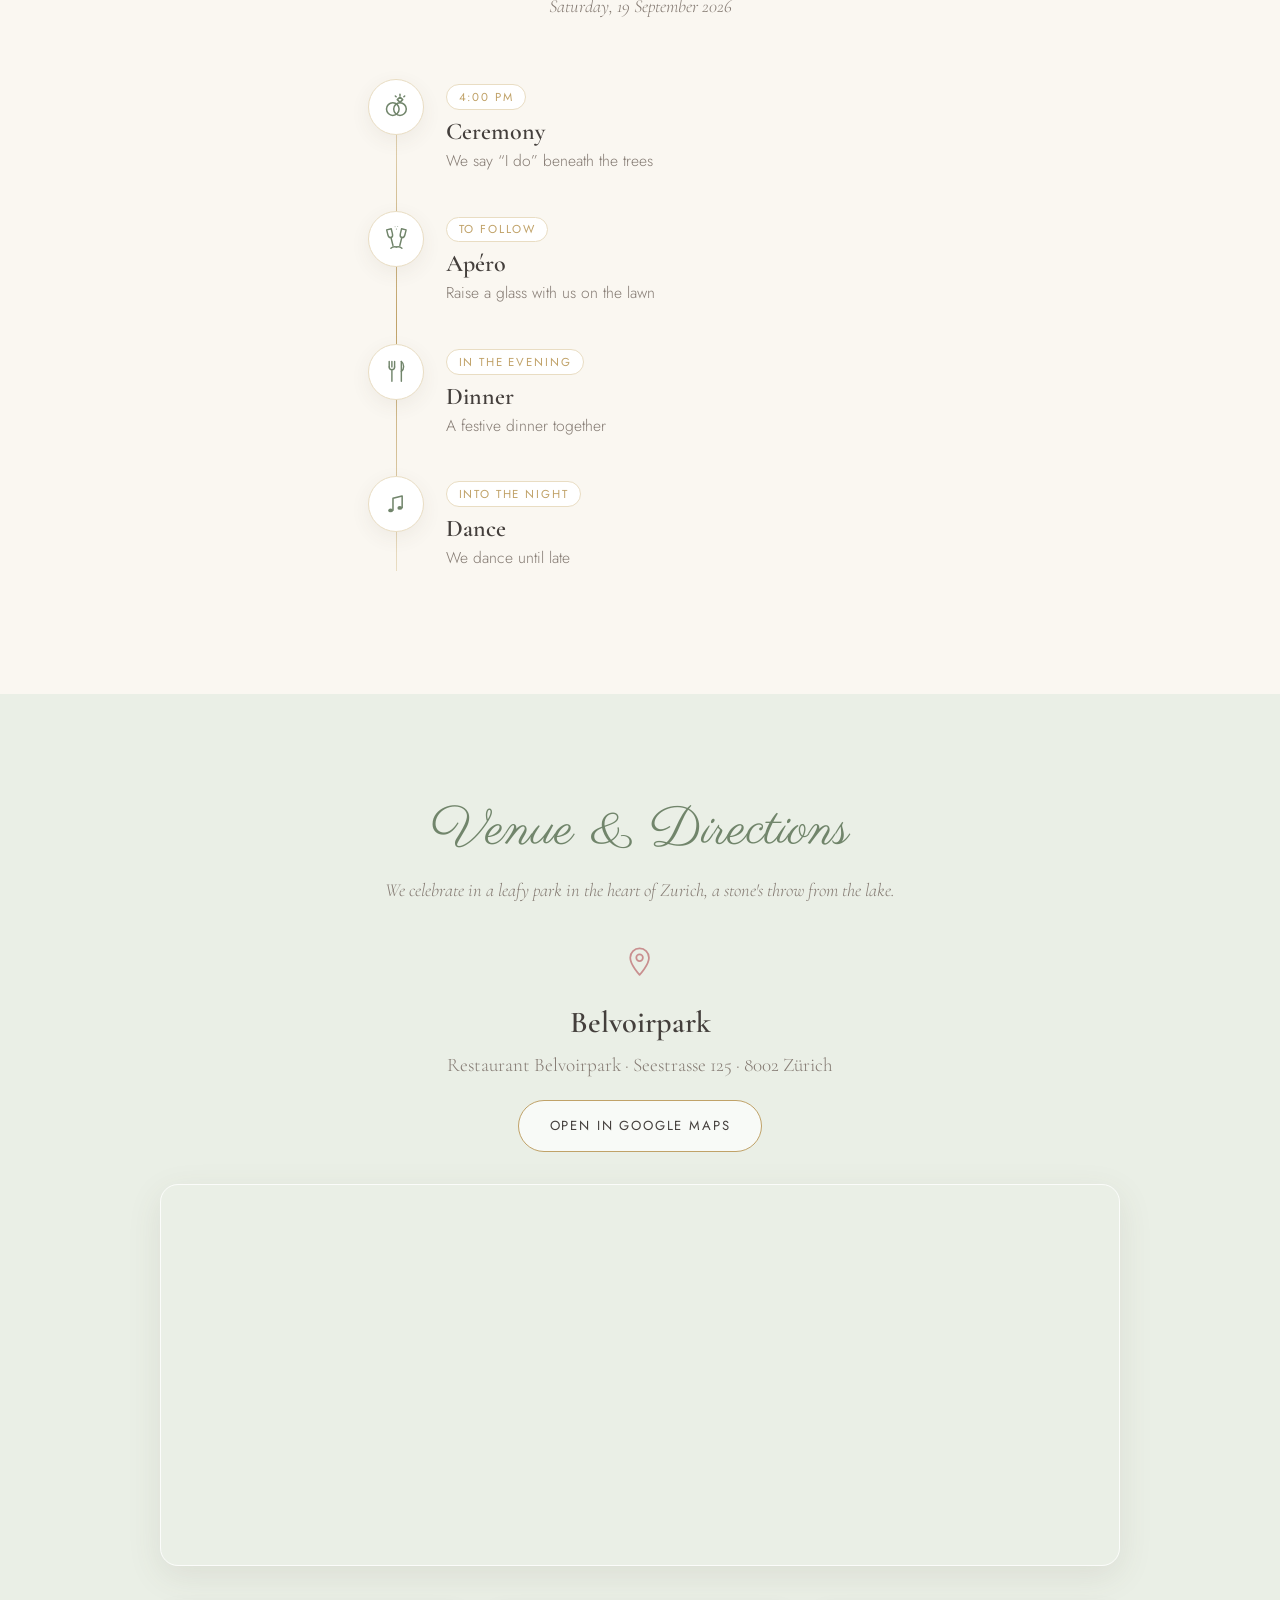
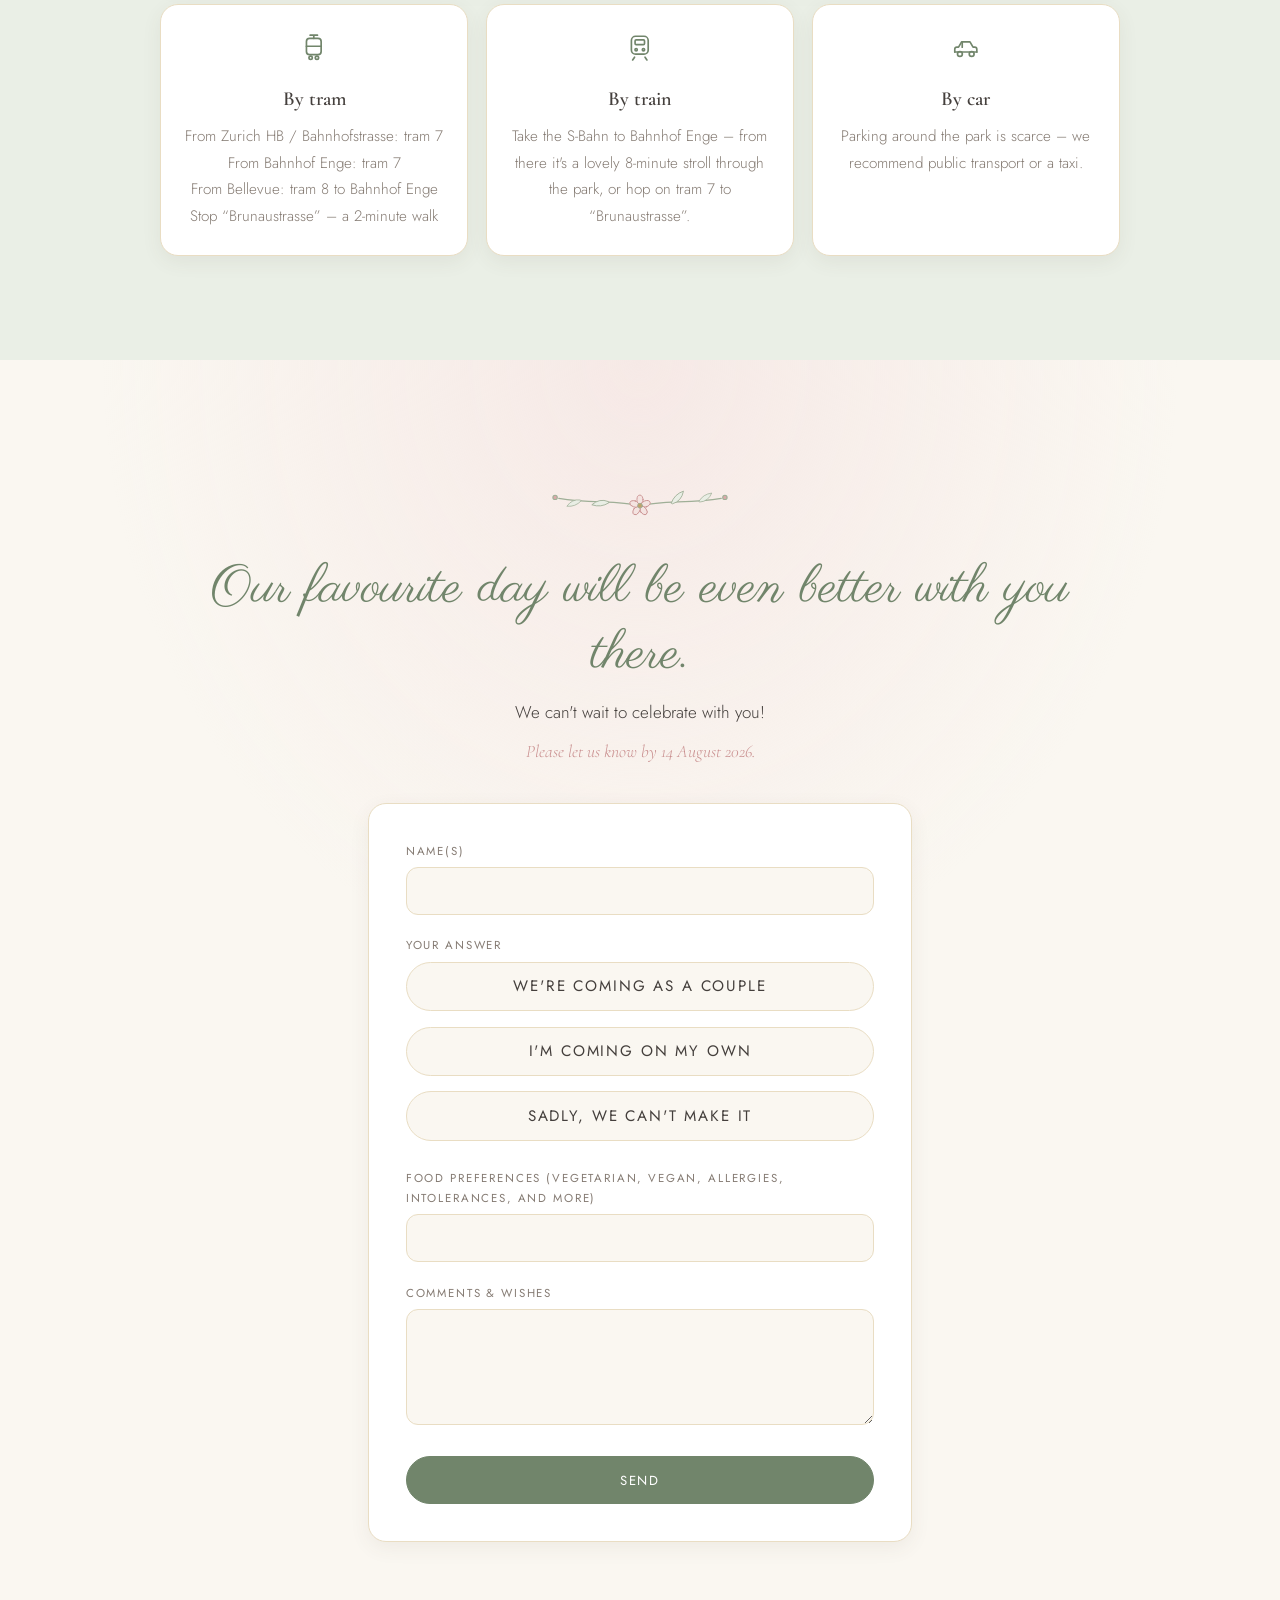
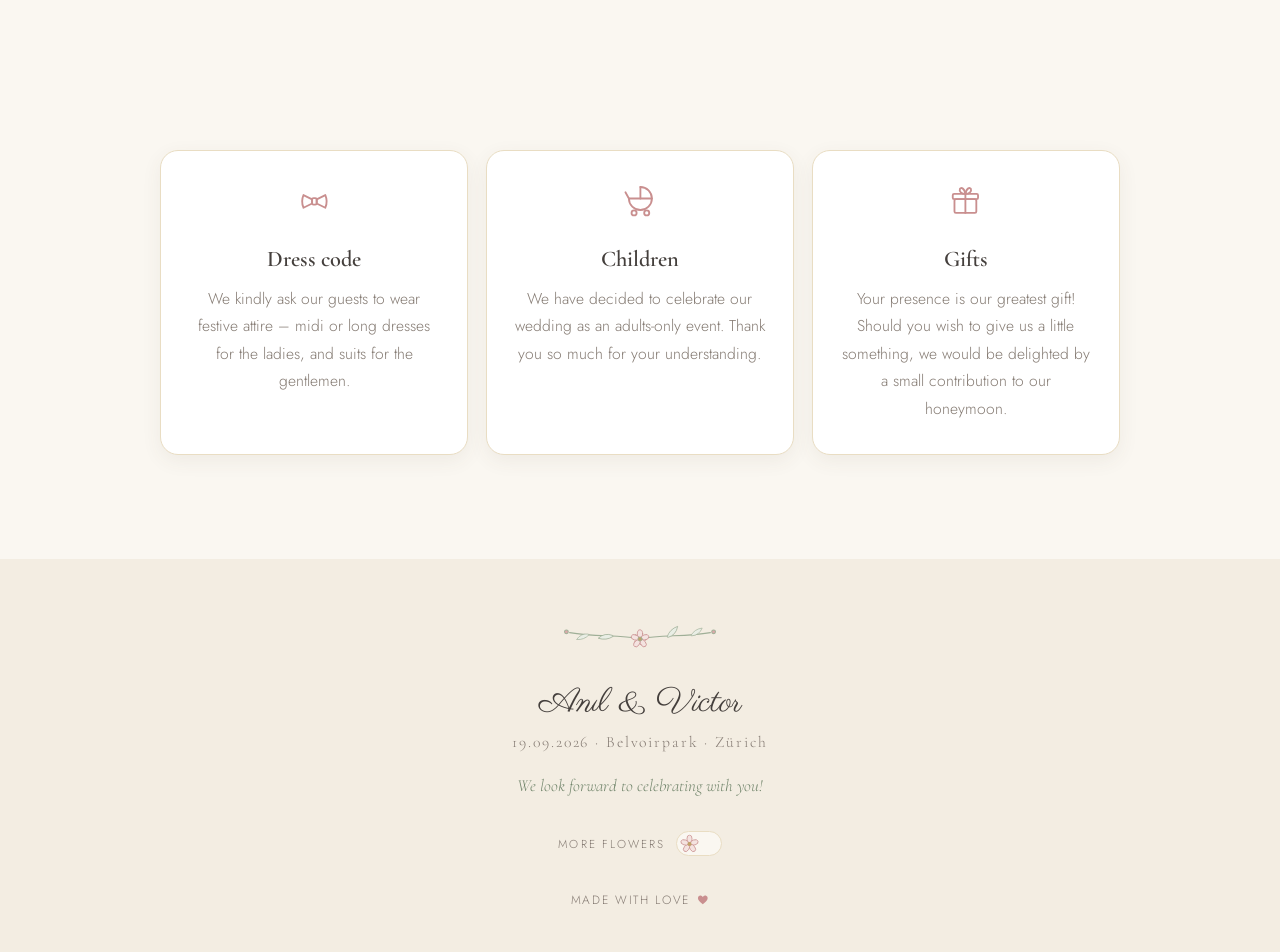
==== commit 88a50f57: "Extend RSVP deadline to 14 August 2026 Co-Authored-By: Claude Fable 5 <noreply@anthropic.com>" ====
--- a/index.html
+++ b/index.html
@@ -279,7 +279,7 @@
           <li class="tl-item reveal">
             <div class="tl-icon"><svg viewBox="0 0 32 32" aria-hidden="true"><use href="#icon-rings"/></svg></div>
             <div class="tl-body">
-              <span class="tl-time" data-i18n="program.t1.time">15:00 Uhr</span>
+              <span class="tl-time" data-i18n="program.t1.time">16:00 Uhr</span>
               <h3 class="tl-name" data-i18n="program.t1.name">Zeremonie</h3>
               <p class="tl-desc" data-i18n="program.t1.desc">Wir geben uns das Ja-Wort im Park</p>
             </div>
@@ -320,7 +320,7 @@
         <div class="venue-card">
           <svg class="venue-pin" viewBox="0 0 32 32" aria-hidden="true"><use href="#icon-pin"/></svg>
           <p class="venue-name">Belvoirpark</p>
-          <p class="venue-addr">Seestrasse 125 · 8002 Zürich</p>
+          <p class="venue-addr">Restaurant Belvoirpark · Seestrasse 125 · 8002 Zürich</p>
           <a class="btn btn-outline" href="https://maps.google.com/?q=Belvoirpark,+Seestrasse+125,+8002+Z%C3%BCrich" target="_blank" rel="noopener" data-i18n="location.maps">In Google Maps öffnen</a>
         </div>
         <div class="map-wrap">
@@ -338,7 +338,7 @@
           <div class="travel-card reveal">
             <svg viewBox="0 0 32 32" aria-hidden="true"><use href="#icon-train"/></svg>
             <h3 data-i18n="location.train.title">Mit dem Zug</h3>
-            <p data-i18n="location.train.text">Mit der S-Bahn bis Bahnhof Enge, danach ein schöner Spaziergang von rund 8 Minuten durch den Park.</p>
+            <p data-i18n="location.train.text">Mit der S-Bahn bis Bahnhof Enge – von dort sind es rund 8 Minuten zu Fuss durch den Park, oder Ihr nehmt das Tram 7 bis «Brunaustrasse».</p>
           </div>
           <div class="travel-card reveal">
             <svg viewBox="0 0 32 32" aria-hidden="true"><use href="#icon-car"/></svg>
@@ -353,9 +353,9 @@
     <section class="section rsvp-section" id="rsvp">
       <div class="section-inner reveal">
         <svg class="orn-divider" viewBox="0 0 260 60" aria-hidden="true"><use href="#orn-divider"/></svg>
-        <h2 class="section-title" data-i18n="rsvp.title">Seid ihr dabei?</h2>
-        <p class="rsvp-text" data-i18n="rsvp.text">Der schönste Tag wird noch schöner mit Euch. Wir freuen uns riesig, mit Euch zu feiern!</p>
-        <p class="rsvp-deadline" data-i18n="rsvp.deadline">Bitte gebt uns bis am 1. August 2026 Bescheid.</p>
+        <h2 class="section-title" data-i18n="rsvp.title">Der schönste Tag wird noch schöner mit Euch.</h2>
+        <p class="rsvp-text" data-i18n="rsvp.text">Wir freuen uns riesig, mit Euch zu feiern!</p>
+        <p class="rsvp-deadline" data-i18n="rsvp.deadline">Bitte gebt uns bis am 14. August 2026 Bescheid.</p>
         <form class="rsvp-form" id="rsvpForm" novalidate>
           <div class="form-field">
             <label for="rsvpName" data-i18n="form.name">Name(n)</label>
@@ -417,7 +417,7 @@
           <div class="card reveal">
             <svg viewBox="0 0 32 32" aria-hidden="true"><use href="#icon-gift"/></svg>
             <h3 data-i18n="gifts.title">Geschenke</h3>
-            <p data-i18n="gifts.text">Eure Anwesenheit ist unser grösstes Geschenk! Falls Ihr uns etwas Materielles schenken möchtet, freuen wir uns besonders über einen Beitrag zu unserer Hochzeitsreise.</p>
+            <p data-i18n="gifts.text">Eure Anwesenheit ist unser grösstes Geschenk! Falls Ihr uns dennoch etwas schenken möchtet, freuen wir uns über einen kleinen Zustupf an unsere Hochzeitsreise.</p>
           </div>
         </div>
       </div>
